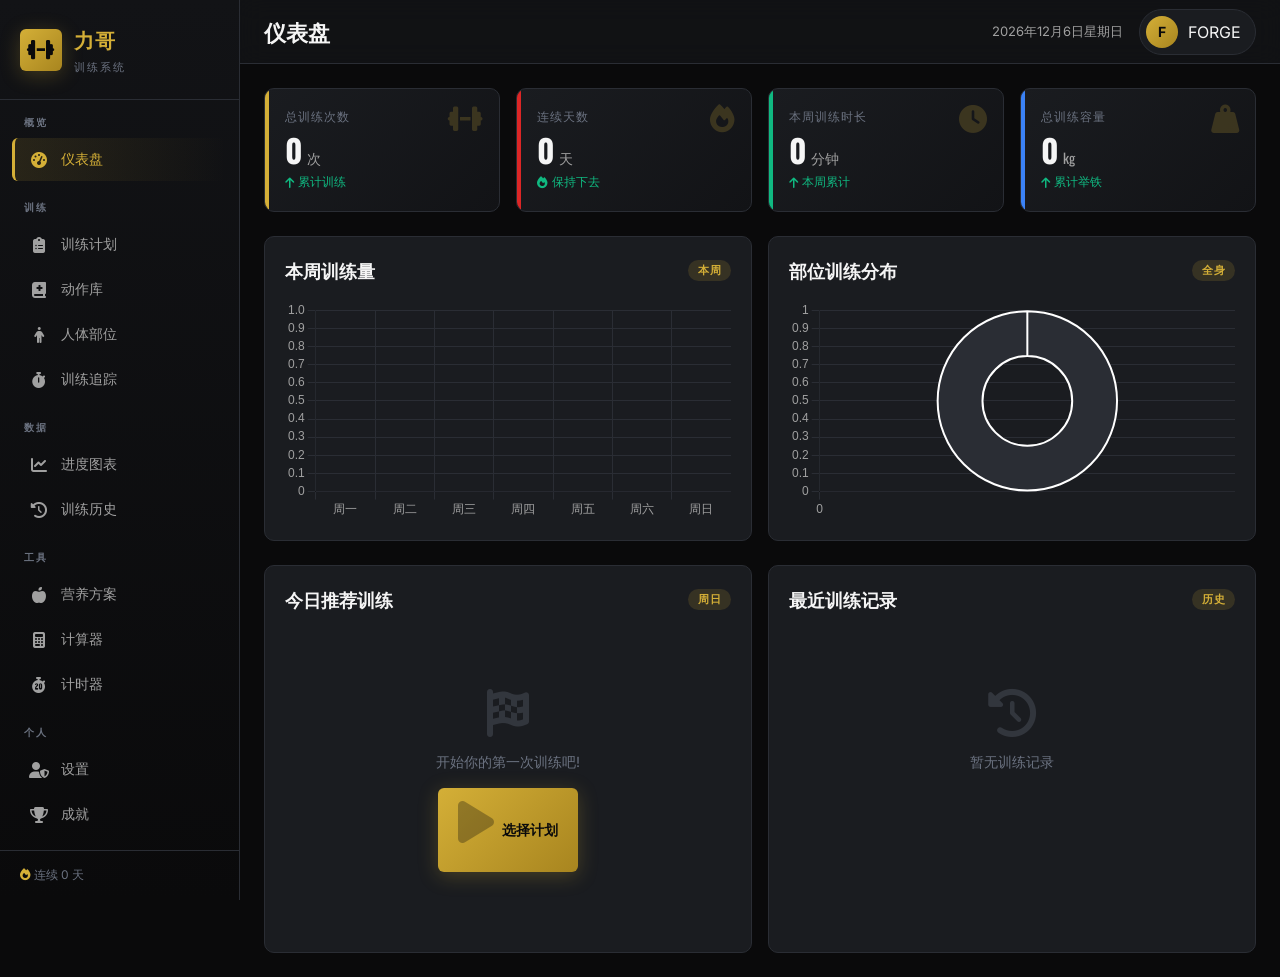
==== index.html @ d5655d2e "Add files via upload" ====
<!DOCTYPE html>
<html lang="zh-CN">
<head>
<meta charset="UTF-8">
<meta name="viewport" content="width=device-width,initial-scale=1.0">
<title>力哥 · 高级健身训练系统</title>
<link rel="stylesheet" href="css/styles.css">
<link rel="stylesheet" href="lib/fontawesome/css/all.min.css">
<link rel="stylesheet" href="lib/google-fonts/fonts.css">
<script src="lib/js/chart.umd.min.js"></script>
</head>
<body>

<div class="app-container">

  <!-- ===================== 侧边栏 ===================== -->
  <aside class="sidebar" id="sidebar">
    <div class="sidebar-header">
      <div class="sidebar-logo"><i class="fa-solid fa-dumbbell"></i></div>
      <div class="sidebar-title">
        <h1>力哥</h1>
        <span>训练系统</span>
      </div>
    </div>

    <nav class="sidebar-nav">
      <div class="nav-section">
        <div class="nav-section-title">概览</div>
        <div class="nav-item active" data-page="dashboard"><i class="fa-solid fa-gauge-high"></i><span>仪表盘</span></div>
      </div>

      <div class="nav-section">
        <div class="nav-section-title">训练</div>
        <div class="nav-item" data-page="plans"><i class="fa-solid fa-clipboard-list"></i><span>训练计划</span></div>
        <div class="nav-item" data-page="library"><i class="fa-solid fa-book-medical"></i><span>动作库</span></div>
        <div class="nav-item" data-page="bodymap"><i class="fa-solid fa-person"></i><span>人体部位</span></div>
        <div class="nav-item" data-page="tracker"><i class="fa-solid fa-stopwatch"></i><span>训练追踪</span></div>
      </div>

      <div class="nav-section">
        <div class="nav-section-title">数据</div>
        <div class="nav-item" data-page="progress"><i class="fa-solid fa-chart-line"></i><span>进度图表</span></div>
        <div class="nav-item" data-page="history"><i class="fa-solid fa-clock-rotate-left"></i><span>训练历史</span></div>
      </div>

      <div class="nav-section">
        <div class="nav-section-title">工具</div>
        <div class="nav-item" data-page="nutrition"><i class="fa-solid fa-apple-whole"></i><span>营养方案</span></div>
        <div class="nav-item" data-page="calculator"><i class="fa-solid fa-calculator"></i><span>计算器</span></div>
        <div class="nav-item" data-page="timer"><i class="fa-solid fa-stopwatch-20"></i><span>计时器</span></div>
      </div>

      <div class="nav-section">
        <div class="nav-section-title">个人</div>
        <div class="nav-item" data-page="profile"><i class="fa-solid fa-user-shield"></i><span>设置</span></div>
        <div class="nav-item" data-page="achievements"><i class="fa-solid fa-trophy"></i><span>成就</span></div>
      </div>
    </nav>

    <div class="sidebar-footer">
      <i class="fa-solid fa-fire text-gold"></i> 连续 <span id="footer-streak">0</span> 天
    </div>
  </aside>

  <div class="overlay" id="overlay"></div>

  <!-- ===================== 主内容 ===================== -->
  <div class="main-content">

    <!-- 顶部栏 -->
    <header class="topbar">
      <div class="topbar-left">
        <button class="mobile-menu-btn" id="mobile-menu-btn"><i class="fa-solid fa-bars"></i></button>
        <div class="page-title" id="page-title">仪表盘</div>
      </div>
      <div class="topbar-right">
        <span class="topbar-date" id="topbar-date"></span>
        <div class="user-chip" onclick="navigate('profile')">
          <div class="user-avatar" id="user-avatar">F</div>
          <span id="user-name-top">力哥</span>
        </div>
      </div>
    </header>

    <main class="content">

      <!-- ===================== 仪表盘 ===================== -->
      <section class="page active" id="page-dashboard">
        <div class="stats-grid">
          <div class="stat-card">
            <i class="fa-solid fa-dumbbell stat-icon"></i>
            <div class="stat-label">总训练次数</div>
            <div class="stat-value" id="stat-workouts">0<span class="unit">次</span></div>
            <div class="stat-change up"><i class="fa-solid fa-arrow-up"></i> 累计训练</div>
          </div>
          <div class="stat-card red">
            <i class="fa-solid fa-fire stat-icon"></i>
            <div class="stat-label">连续天数</div>
            <div class="stat-value" id="stat-streak">0<span class="unit">天</span></div>
            <div class="stat-change up"><i class="fa-solid fa-fire"></i> 保持下去</div>
          </div>
          <div class="stat-card green">
            <i class="fa-solid fa-clock stat-icon"></i>
            <div class="stat-label">本周训练时长</div>
            <div class="stat-value" id="stat-duration">0<span class="unit">分钟</span></div>
            <div class="stat-change up"><i class="fa-solid fa-arrow-up"></i> 本周累计</div>
          </div>
          <div class="stat-card blue">
            <i class="fa-solid fa-weight-hanging stat-icon"></i>
            <div class="stat-label">总训练容量</div>
            <div class="stat-value" id="stat-volume">0<span class="unit">kg</span></div>
            <div class="stat-change up"><i class="fa-solid fa-arrow-up"></i> 累计举铁</div>
          </div>
        </div>

        <div class="grid-2 mb-3">
          <div class="card">
            <div class="card-header">
              <div class="card-title">本周训练量</div>
              <span class="badge badge-gold" id="week-summary">本周</span>
            </div>
            <div class="chart-wrap"><canvas id="chart-weekly"></canvas></div>
          </div>
          <div class="card">
            <div class="card-header">
              <div class="card-title">部位训练分布</div>
              <span class="badge badge-gold">全身</span>
            </div>
            <div class="chart-wrap"><canvas id="chart-parts"></canvas></div>
          </div>
        </div>

        <div class="grid-2">
          <div class="card">
            <div class="card-header">
              <div class="card-title">今日推荐训练</div>
              <span class="badge badge-gold" id="today-day">今日</span>
            </div>
            <div id="today-recommendation"></div>
          </div>
          <div class="card">
            <div class="card-header">
              <div class="card-title">最近训练记录</div>
              <span class="badge badge-gold">历史</span>
            </div>
            <div id="recent-workouts"></div>
          </div>
        </div>
      </section>

      <!-- ===================== 训练计划 ===================== -->
      <section class="page" id="page-plans">
        <div class="flex items-center justify-between mb-3 flex-wrap gap-1">
          <div>
            <h2 class="card-title" style="font-size:22px;">训练计划库</h2>
            <p class="text-muted mt-1">选择适合你的训练方案,点击查看详情或开始训练</p>
          </div>
          <button class="btn btn-primary" onclick="navigate('tracker')"><i class="fa-solid fa-play"></i> 自由训练</button>
        </div>
        <div class="grid-2" id="plans-grid"></div>
      </section>

      <!-- ===================== 动作库 ===================== -->
      <section class="page" id="page-library">
        <div class="flex items-center justify-between mb-3 flex-wrap gap-1">
          <div>
            <h2 class="card-title" style="font-size:22px;">动作库</h2>
            <p class="text-muted mt-1">全身各部位训练动作详解 · 支持自定义</p>
          </div>
          <div class="flex gap-1" style="flex-wrap:wrap;">
            <input type="text" class="input" style="width:200px;max-width:100%;" placeholder="搜索动作..." id="ex-search" oninput="renderLibrary()">
            <button class="btn btn-secondary" onclick="showCustomManager()"><i class="fa-solid fa-sliders"></i> 管理</button>
            <button class="btn btn-primary" onclick="showAddExerciseModal()"><i class="fa-solid fa-plus"></i> 添加动作</button>
          </div>
        </div>

        <div class="flex gap-1 mb-3" style="flex-wrap:wrap;" id="part-filter"></div>
        <div class="grid-3" id="library-grid"></div>
      </section>

      <!-- ===================== 人体部位图 ===================== -->
      <section class="page" id="page-bodymap">
        <div class="mb-3">
          <h2 class="card-title" style="font-size:22px;">人体部位训练图</h2>
          <p class="text-muted mt-1">点击身体部位查看对应训练动作</p>
        </div>
        <div class="card">
          <div class="body-map-container">
            <div class="body-svg-wrap text-center">
              <svg viewBox="0 0 200 420" width="100%" style="max-width:260px;">
                <!-- 头 -->
                <g class="body-part-btn" data-part="shoulders" onclick="selectBodyPart('shoulders')">
                  <ellipse class="body-part-fill" cx="100" cy="28" rx="20" ry="24"/>
                  <text x="100" y="32" text-anchor="middle" fill="#a0a0a0" font-size="9">肩颈</text>
                </g>
                <!-- 胸 -->
                <g class="body-part-btn" data-part="chest" onclick="selectBodyPart('chest')">
                  <path class="body-part-fill" d="M70,60 Q100,55 130,60 L135,105 Q100,115 65,105 Z"/>
                  <text x="100" y="88" text-anchor="middle" fill="#a0a0a0" font-size="9">胸部</text>
                </g>
                <!-- 肩 -->
                <g class="body-part-btn" data-part="shoulders" onclick="selectBodyPart('shoulders')">
                  <ellipse class="body-part-fill" cx="55" cy="68" rx="14" ry="12"/>
                  <ellipse class="body-part-fill" cx="145" cy="68" rx="14" ry="12"/>
                </g>
                <!-- 背部显示在侧边 -->
                <g class="body-part-btn" data-part="back" onclick="selectBodyPart('back')">
                  <rect class="body-part-fill" x="78" y="105" width="44" height="55" rx="6"/>
                  <text x="100" y="138" text-anchor="middle" fill="#a0a0a0" font-size="9">背</text>
                </g>
                <!-- 手臂 -->
                <g class="body-part-btn" data-part="arms" onclick="selectBodyPart('arms')">
                  <rect class="body-part-fill" x="38" y="80" width="20" height="65" rx="10"/>
                  <rect class="body-part-fill" x="142" y="80" width="20" height="65" rx="10"/>
                  <text x="48" y="115" text-anchor="middle" fill="#a0a0a0" font-size="8" transform="rotate(-90 48 115)">手臂</text>
                </g>
                <!-- 核心 -->
                <g class="body-part-btn" data-part="core" onclick="selectBodyPart('core')">
                  <path class="body-part-fill" d="M72,160 L128,160 L132,220 Q100,230 68,220 Z"/>
                  <text x="100" y="195" text-anchor="middle" fill="#a0a0a0" font-size="9">核心</text>
                </g>
                <!-- 臀部 -->
                <g class="body-part-btn" data-part="glutes" onclick="selectBodyPart('glutes')">
                  <path class="body-part-fill" d="M68,220 Q100,215 132,220 L135,250 Q100,260 65,250 Z"/>
                  <text x="100" y="240" text-anchor="middle" fill="#a0a0a0" font-size="9">臀部</text>
                </g>
                <!-- 大腿 -->
                <g class="body-part-btn" data-part="legs" onclick="selectBodyPart('legs')">
                  <rect class="body-part-fill" x="72" y="250" width="24" height="85" rx="10"/>
                  <rect class="body-part-fill" x="104" y="250" width="24" height="85" rx="10"/>
                  <text x="84" y="295" text-anchor="middle" fill="#a0a0a0" font-size="8" transform="rotate(-90 84 295)">大腿</text>
                </g>
                <!-- 小腿 -->
                <g class="body-part-btn" data-part="legs" onclick="selectBodyPart('legs')">
                  <rect class="body-part-fill" x="74" y="340" width="20" height="65" rx="9"/>
                  <rect class="body-part-fill" x="106" y="340" width="20" height="65" rx="9"/>
                </g>
                <!-- 全身功能 -->
                <g class="body-part-btn" data-part="fullbody" onclick="selectBodyPart('fullbody')">
                  <text x="100" y="415" text-anchor="middle" fill="#d4af37" font-size="10" font-weight="600">全身功能性 ↓</text>
                </g>
              </svg>
            </div>
            <div class="body-parts-list">
              <div id="body-part-detail"></div>
            </div>
          </div>
        </div>
      </section>

      <!-- ===================== 训练追踪 ===================== -->
      <section class="page" id="page-tracker">
        <div class="mb-3 flex items-center justify-between flex-wrap gap-1">
          <div>
            <h2 class="card-title" style="font-size:22px;">训练追踪</h2>
            <p class="text-muted mt-1">记录每次训练的组数、次数与重量</p>
          </div>
          <div class="flex gap-1">
            <button class="btn btn-secondary" onclick="showPlanPicker()"><i class="fa-solid fa-clipboard-list"></i> 选择计划</button>
            <button class="btn btn-primary" onclick="addExerciseToSession()"><i class="fa-solid fa-plus"></i> 添加动作</button>
          </div>
        </div>

        <div class="card mb-3" id="session-empty" style="text-align:center;padding:48px 20px;">
          <i class="fa-solid fa-dumbbell text-gold" style="font-size:48px;opacity:0.3;"></i>
          <h3 class="card-title mt-2">开始你的训练</h3>
          <p class="text-muted mt-1">选择一个训练计划或自由添加动作开始记录</p>
          <div class="flex gap-1 mt-2" style="justify-content:center;flex-wrap:wrap;">
            <button class="btn btn-primary" onclick="showPlanPicker()"><i class="fa-solid fa-clipboard-list"></i> 从计划开始</button>
            <button class="btn btn-secondary" onclick="addExerciseToSession()"><i class="fa-solid fa-plus"></i> 自由添加</button>
          </div>
        </div>

        <div id="session-active" class="hidden">
          <div class="workout-session mb-3">
            <div class="session-header">
              <div>
                <input type="text" class="input" id="session-name" placeholder="训练名称(如:推日A)" style="background:transparent;border:none;font-family:Oswald;font-size:20px;color:var(--gold);padding:0;">
                <div class="text-muted mt-1" id="session-date"></div>
              </div>
              <div class="flex gap-1">
                <button class="btn btn-secondary btn-sm" onclick="finishSession()"><i class="fa-solid fa-check"></i> 完成训练</button>
                <button class="btn btn-ghost btn-sm" onclick="clearSession()"><i class="fa-solid fa-trash"></i></button>
              </div>
            </div>
            <div id="session-exercises"></div>
          </div>
        </div>
      </section>

      <!-- ===================== 进度图表 ===================== -->
      <section class="page" id="page-progress">
        <div class="mb-3">
          <h2 class="card-title" style="font-size:22px;">进度追踪</h2>
          <p class="text-muted mt-1">记录体重与围度,见证蜕变</p>
        </div>

        <div class="stats-grid mb-3">
          <div class="stat-card">
            <i class="fa-solid fa-weight-scale stat-icon"></i>
            <div class="stat-label">当前体重</div>
            <div class="stat-value" id="stat-weight">--<span class="unit">kg</span></div>
          </div>
          <div class="stat-card red">
            <i class="fa-solid fa-percent stat-icon"></i>
            <div class="stat-label">体脂率</div>
            <div class="stat-value" id="stat-bodyfat">--<span class="unit">%</span></div>
          </div>
          <div class="stat-card green">
            <i class="fa-solid fa-ruler stat-icon"></i>
            <div class="stat-label">臂围</div>
            <div class="stat-value" id="stat-arm">--<span class="unit">cm</span></div>
          </div>
          <div class="stat-card blue">
            <i class="fa-solid fa-chart-simple stat-icon"></i>
            <div class="stat-label">训练总量</div>
            <div class="stat-value" id="stat-total-volume">0<span class="unit">kg</span></div>
          </div>
        </div>

        <div class="grid-2 mb-3">
          <div class="card">
            <div class="card-header">
              <div class="card-title">体重变化</div>
              <button class="btn btn-ghost btn-sm" onclick="showMeasureModal()"><i class="fa-solid fa-plus"></i> 记录</button>
            </div>
            <canvas id="chart-weight" height="200"></canvas>
          </div>
          <div class="card">
            <div class="card-header">
              <div class="card-title">力量PR记录</div>
              <button class="btn btn-ghost btn-sm" onclick="showPRModal()"><i class="fa-solid fa-plus"></i> 记录</button>
            </div>
            <div id="pr-list"></div>
          </div>
        </div>

        <div class="card">
          <div class="card-header">
            <div class="card-title">身体围度记录</div>
          </div>
          <div class="table-wrap" style="overflow-x:auto;">
            <table class="table">
              <thead>
                <tr><th>日期</th><th>体重</th><th>体脂%</th><th>胸围</th><th>腰围</th><th>臂围</th><th>大腿</th><th>操作</th></tr>
              </thead>
              <tbody id="measure-tbody"></tbody>
            </table>
          </div>
        </div>
      </section>

      <!-- ===================== 训练历史 ===================== -->
      <section class="page" id="page-history">
        <div class="mb-3">
          <h2 class="card-title" style="font-size:22px;">训练历史</h2>
          <p class="text-muted mt-1">所有训练记录一览</p>
        </div>
        <div class="card">
          <div id="history-list"></div>
        </div>
      </section>

      <!-- ===================== 营养方案 ===================== -->
      <section class="page" id="page-nutrition">
        <div class="mb-3">
          <h2 class="card-title" style="font-size:22px;">营养方案</h2>
          <p class="text-muted mt-1">科学饮食助力训练目标</p>
        </div>

        <div class="card mb-3">
          <div class="card-header">
            <div class="card-title">宏量营养素计算</div>
          </div>
          <div class="grid-3">
            <div>
              <label class="label">体重(kg)</label>
              <input type="number" class="input" id="macro-weight" placeholder="70" oninput="calcMacros()">
            </div>
            <div>
              <label class="label">目标</label>
              <select class="select" id="macro-goal" onchange="calcMacros()">
                <option value="bulk">增肌</option>
                <option value="cut">减脂</option>
                <option value="maint">维持</option>
              </select>
            </div>
            <div>
              <label class="label">活动水平</label>
              <select class="select" id="macro-activity" onchange="calcMacros()">
                <option value="1.375">久坐</option>
                <option value="1.55" selected>轻度活动</option>
                <option value="1.725">中度活动</option>
                <option value="1.9">高强度</option>
              </select>
            </div>
          </div>
          <div class="grid-4 mt-3" id="macro-result" style="display:none;"></div>
        </div>

        <div class="grid-3" id="meal-plans-grid"></div>
      </section>

      <!-- ===================== 计算器 ===================== -->
      <section class="page" id="page-calculator">
        <div class="mb-3">
          <h2 class="card-title" style="font-size:22px;">健身计算器</h2>
          <p class="text-muted mt-1">BMI / 体脂 / 1RM / TDEE</p>
        </div>

        <div class="grid-2 mb-3">
          <div class="card">
            <div class="card-header"><div class="card-title">BMI 身体质量指数</div></div>
            <div class="grid-2 mb-2">
              <div><label class="label">身高(cm)</label><input type="number" class="input" id="bmi-h" placeholder="175" oninput="calcBMI()"></div>
              <div><label class="label">体重(kg)</label><input type="number" class="input" id="bmi-w" placeholder="70" oninput="calcBMI()"></div>
            </div>
            <div id="bmi-result" class="text-center text-muted">输入数据计算</div>
          </div>

          <div class="card">
            <div class="card-header"><div class="card-title">1RM 最大重量估算</div></div>
            <div class="grid-2 mb-2">
              <div><label class="label">举起的重量(kg)</label><input type="number" class="input" id="rm-w" placeholder="80" oninput="calc1RM()"></div>
              <div><label class="label">重复次数</label><input type="number" class="input" id="rm-r" placeholder="5" oninput="calc1RM()"></div>
            </div>
            <div id="rm-result" class="text-center text-muted">输入数据计算</div>
          </div>

          <div class="card">
            <div class="card-header"><div class="card-title">体脂率估算</div></div>
            <div class="grid-2 mb-2">
              <div><label class="label">性别</label>
                <select class="select" id="bf-sex"><option value="male">男</option><option value="female">女</option></select>
              </div>
              <div><label class="label">年龄</label><input type="number" class="input" id="bf-age" placeholder="25"></div>
              <div><label class="label">腰围(cm)</label><input type="number" class="input" id="bf-waist" placeholder="80"></div>
              <div><label class="label">臀围(cm)</label><input type="number" class="input" id="bf-hip" placeholder="95"></div>
              <div><label class="label">颈围(cm)</label><input type="number" class="input" id="bf-neck" placeholder="38"></div>
              <div><label class="label">身高(cm)</label><input type="number" class="input" id="bf-height" placeholder="175"></div>
            </div>
            <button class="btn btn-primary btn-block" onclick="calcBodyFat()">计算体脂</button>
            <div id="bf-result" class="text-center text-muted mt-2">输入数据计算</div>
          </div>

          <div class="card">
            <div class="card-header"><div class="card-title">TDEE 每日总消耗</div></div>
            <div class="mb-2">
              <label class="label">基础代谢(BMR)</label>
              <input type="number" class="input" id="tdee-bmr" placeholder="1650" oninput="calcTDEE()">
            </div>
            <label class="label">活动系数</label>
            <select class="select" id="tdee-act" onchange="calcTDEE()">
              <option value="1.2">久坐(1.2)</option>
              <option value="1.375">轻度活动(1.375)</option>
              <option value="1.55" selected>中度活动(1.55)</option>
              <option value="1.725">高强度(1.725)</option>
              <option value="1.9">运动员(1.9)</option>
            </select>
            <div id="tdee-result" class="text-center text-muted mt-2">输入数据计算</div>
          </div>
        </div>
      </section>

      <!-- ===================== 计时器 ===================== -->
      <section class="page" id="page-timer">
        <div class="mb-3">
          <h2 class="card-title" style="font-size:22px;">训练计时器</h2>
          <p class="text-muted mt-1">休息计时 / HIIT间歇 / 秒表</p>
        </div>

        <div class="grid-2">
          <div class="card text-center">
            <div class="card-header"><div class="card-title">休息计时器</div></div>
            <div class="timer-circle">
              <svg viewBox="0 0 240 240" width="100%">
                <circle cx="120" cy="120" r="110" fill="none" stroke="var(--border)" stroke-width="8"/>
                <circle id="rest-ring" cx="120" cy="120" r="110" fill="none" stroke="var(--gold)" stroke-width="8" stroke-linecap="round" transform="rotate(-90 120 120)" stroke-dasharray="691" stroke-dashoffset="0"/>
              </svg>
              <div class="timer-display" id="rest-display" style="position:absolute;top:50%;left:50%;transform:translate(-50%,-50%);">00:60</div>
            </div>
            <div class="flex gap-1 mt-2" style="justify-content:center;flex-wrap:wrap;">
              <button class="btn btn-secondary btn-sm" onclick="setRestTime(30)">30s</button>
              <button class="btn btn-secondary btn-sm" onclick="setRestTime(60)">60s</button>
              <button class="btn btn-secondary btn-sm" onclick="setRestTime(90)">90s</button>
              <button class="btn btn-secondary btn-sm" onclick="setRestTime(120)">2min</button>
              <button class="btn btn-secondary btn-sm" onclick="setRestTime(180)">3min</button>
            </div>
            <div class="flex gap-1 mt-2" style="justify-content:center;">
              <button class="btn btn-primary" id="rest-start" onclick="toggleRest()"><i class="fa-solid fa-play"></i> 开始</button>
              <button class="btn btn-ghost" onclick="resetRest()"><i class="fa-solid fa-rotate-left"></i></button>
            </div>
          </div>

          <div class="card text-center">
            <div class="card-header"><div class="card-title">HIIT 间歇训练</div></div>
            <div class="grid-2 mb-3">
              <div>
                <label class="label">运动时间(秒)</label>
                <input type="number" class="input" id="hiit-work" value="30">
              </div>
              <div>
                <label class="label">休息时间(秒)</label>
                <input type="number" class="input" id="hiit-rest" value="15">
              </div>
              <div>
                <label class="label">组数</label>
                <input type="number" class="input" id="hiit-rounds" value="8">
              </div>
              <div>
                <label class="label">状态</label>
                <div class="timer-display" id="hiit-display" style="font-size:32px;margin:0;">准备</div>
              </div>
            </div>
            <div class="mb-2 text-secondary">当前: 第 <span id="hiit-cur-round" class="text-gold">0</span> / <span id="hiit-tot-round">8</span> 组</div>
            <div class="flex gap-1" style="justify-content:center;">
              <button class="btn btn-primary" onclick="toggleHIIT()"><i class="fa-solid fa-play"></i> 开始</button>
              <button class="btn btn-ghost" onclick="resetHIIT()"><i class="fa-solid fa-rotate-left"></i></button>
            </div>
          </div>

          <div class="card text-center" style="grid-column:1/-1;">
            <div class="card-header"><div class="card-title">秒表</div></div>
            <div class="timer-display" id="sw-display">00:00.00</div>
            <div class="flex gap-1 mt-2" style="justify-content:center;">
              <button class="btn btn-primary" id="sw-start" onclick="toggleSW()"><i class="fa-solid fa-play"></i> 开始</button>
              <button class="btn btn-secondary" onclick="lapSW()"><i class="fa-solid fa-flag"></i> 计圈</button>
              <button class="btn btn-ghost" onclick="resetSW()"><i class="fa-solid fa-rotate-left"></i></button>
            </div>
            <div id="sw-laps" class="mt-3"></div>
          </div>
        </div>
      </section>

      <!-- ===================== 设置 ===================== -->
      <section class="page" id="page-profile">
        <div class="mb-3">
          <h2 class="card-title" style="font-size:22px;">设置</h2>
          <p class="text-muted mt-1">设置个人信息以获得个性化训练建议</p>
        </div>

        <div class="grid-2">
          <div class="card">
            <div class="card-header"><div class="card-title">基本信息</div></div>
            <div class="flex items-center gap-2 mb-3">
              <div class="user-avatar" style="width:64px;height:64px;font-size:28px;" id="profile-avatar">F</div>
              <div>
                <div class="card-title" id="profile-name-display">未设置</div>
                <div class="text-muted" id="profile-level-display">初级训练者</div>
              </div>
            </div>
            <div class="mb-2">
              <label class="label">昵称</label>
              <input type="text" class="input" id="profile-name" placeholder="你的昵称">
            </div>
            <div class="grid-2 mb-2">
              <div>
                <label class="label">性别</label>
                <select class="select" id="profile-gender">
                  <option value="male">男</option>
                  <option value="female">女</option>
                </select>
              </div>
              <div>
                <label class="label">年龄</label>
                <input type="number" class="input" id="profile-age" placeholder="25">
              </div>
            </div>
            <div class="grid-2 mb-2">
              <div>
                <label class="label">身高(cm)</label>
                <input type="number" class="input" id="profile-height" placeholder="175">
              </div>
              <div>
                <label class="label">体重(kg)</label>
                <input type="number" class="input" id="profile-weight" placeholder="70">
              </div>
            </div>
            <div class="mb-2">
              <label class="label">训练目标</label>
              <select class="select" id="profile-goal">
                <option value="bulk">增肌</option>
                <option value="cut">减脂</option>
                <option value="maint">维持</option>
                <option value="strength">力量</option>
              </select>
            </div>
            <div class="mb-2">
              <label class="label">训练水平</label>
              <select class="select" id="profile-level">
                <option value="beginner">初级(0-6月)</option>
                <option value="intermediate">中级(6月-2年)</option>
                <option value="advanced">高级(2年+)</option>
              </select>
            </div>
            <button class="btn btn-primary btn-block mt-2" onclick="saveProfile()"><i class="fa-solid fa-save"></i> 保存资料</button>
          </div>

          <div class="card">
            <div class="card-header"><div class="card-title">训练数据概览</div></div>
            <div id="profile-stats"></div>
          </div>
        </div>

        <!-- 开发者信息 -->
        <div class="card dev-info-card">
          <div class="dev-info-header">
            <div class="dev-avatar"><i class="fa-solid fa-code"></i></div>
            <div>
              <div class="dev-title">开发者信息</div>
              <div class="dev-sub">DEVELOPER INFO</div>
            </div>
          </div>
          <div class="dev-info-body">
            <div class="dev-info-item">
              <i class="fa-solid fa-user-shield"></i>
              <span class="dev-label">开拓者</span>
              <span class="dev-value">不见桃花不见秋</span>
            </div>
            <div class="dev-info-item">
              <i class="fa-solid fa-calendar-day"></i>
              <span class="dev-label">开发日期</span>
              <span class="dev-value">2020年8月7日</span>
            </div>
            <div class="dev-info-item">
              <i class="fa-solid fa-copyright"></i>
              <span class="dev-label">版权所有</span>
              <span class="dev-value">© 2026 - <span id="dev-year">2020</span> 不见桃花不见秋</span>
            </div>
          </div>
        </div>
      </section>

      <!-- ===================== 成就 ===================== -->
      <section class="page" id="page-achievements">
        <div class="mb-3">
          <h2 class="card-title" style="font-size:22px;">成就系统</h2>
          <p class="text-muted mt-1">解锁里程碑,见证你的成长</p>
        </div>
        <div class="stats-grid mb-3">
          <div class="stat-card">
            <i class="fa-solid fa-trophy stat-icon"></i>
            <div class="stat-label">已解锁成就</div>
            <div class="stat-value" id="ach-unlocked">0<span class="unit">/<span id="ach-total">0</span></span></div>
          </div>
          <div class="stat-card red">
            <i class="fa-solid fa-percent stat-icon"></i>
            <div class="stat-label">完成度</div>
            <div class="stat-value" id="ach-percent">0<span class="unit">%</span></div>
          </div>
        </div>
        <div class="grid-3" id="achievements-grid"></div>
      </section>

    </main>
  </div>

  <!-- ===================== 手机底部导航 ===================== -->
  <nav class="mobile-nav">
    <div class="mobile-nav-item active" data-page="dashboard" onclick="navigate('dashboard')">
      <i class="fa-solid fa-gauge-high"></i><span>首页</span>
    </div>
    <div class="mobile-nav-item" data-page="plans" onclick="navigate('plans')">
      <i class="fa-solid fa-clipboard-list"></i><span>计划</span>
    </div>
    <div class="mobile-nav-item" data-page="tracker" onclick="navigate('tracker')">
      <i class="fa-solid fa-stopwatch"></i><span>训练</span>
    </div>
    <div class="mobile-nav-item" data-page="library" onclick="navigate('library')">
      <i class="fa-solid fa-book-medical"></i><span>动作</span>
    </div>
    <div class="mobile-nav-item" data-page="progress" onclick="navigate('progress')">
      <i class="fa-solid fa-chart-line"></i><span>进度</span>
    </div>
  </nav>

</div>

<!-- ===================== 模态框容器 ===================== -->
<div class="modal-overlay" id="modal-overlay">
  <div class="modal" id="modal-content"></div>
</div>

<!-- ===================== Toast 容器 ===================== -->
<div class="toast-container" id="toast-container"></div>

<script src="js/data.js"></script>
<script src="js/app.js"></script>
</body>
</html>
---- css/styles.css ----
/* =========================================================
 *  健身训练系统 - 成熟男人风格
 *  深色 + 金色质感
 * ========================================================= */

:root{
  /* 主色调 - 深色质感 */
  --bg-darkest:#0a0a0b;
  --bg-dark:#121316;
  --bg-card:#1a1c20;
  --bg-card-hover:#22252b;
  --bg-elevated:#2a2d34;
  /* 金色质感 */
  --gold:#d4af37;
  --gold-light:#e8c454;
  --gold-dark:#a8851f;
  /* 强调色 */
  --red:#dc2626;
  --red-dark:#991b1b;
  --green:#10b981;
  --blue:#3b82f6;
  --orange:#f59e0b;
  --purple:#a855f7;
  /* 文字 */
  --text-primary:#f5f5f5;
  --text-secondary:#a0a0a0;
  --text-muted:#6b7280;
  /* 边框 */
  --border:#2a2d34;
  --border-light:#3a3d44;
  /* 阴影 */
  --shadow:0 4px 20px rgba(0,0,0,0.4);
  --shadow-gold:0 4px 20px rgba(212,175,55,0.25);
  /* 圆角 */
  --radius:10px;
  --radius-sm:6px;
  --radius-lg:16px;
  /* 过渡 */
  --transition:all 0.25s cubic-bezier(0.4,0,0.2,1);
}

*{margin:0;padding:0;box-sizing:border-box;}

html{scroll-behavior:smooth;}

body{
  font-family:'Inter','Segoe UI',system-ui,sans-serif;
  background:var(--bg-darkest);
  color:var(--text-primary);
  min-height:100vh;
  overflow-x:hidden;
}

/* 显示字体 */
.font-display{
  font-family:'Oswald','Bebas Neue',sans-serif;
  letter-spacing:0.5px;
}

/* ============== 滚动条 ============== */
::-webkit-scrollbar{width:8px;height:8px;}
::-webkit-scrollbar-track{background:var(--bg-dark);}
::-webkit-scrollbar-thumb{background:var(--border-light);border-radius:4px;}
::-webkit-scrollbar-thumb:hover{background:var(--gold-dark);}

/* ============== 布局 ============== */
.app-container{
  display:flex;
  min-height:100vh;
  min-width:0;
}

/* ============== 侧边栏 ============== */
.sidebar{
  width:240px;
  background:linear-gradient(180deg,var(--bg-dark) 0%,var(--bg-darkest) 100%);
  border-right:1px solid var(--border);
  position:fixed;
  top:0;left:0;bottom:0;
  z-index:100;
  display:flex;
  flex-direction:column;
  transition:var(--transition);
}

.sidebar-header{
  padding:24px 20px;
  border-bottom:1px solid var(--border);
  display:flex;
  align-items:center;
  gap:12px;
}

.sidebar-logo{
  width:42px;height:42px;
  background:linear-gradient(135deg,var(--gold) 0%,var(--gold-dark) 100%);
  border-radius:var(--radius-sm);
  display:flex;
  align-items:center;
  justify-content:center;
  color:var(--bg-darkest);
  font-size:22px;
  box-shadow:var(--shadow-gold);
}

.sidebar-title h1{
  font-family:'Oswald',sans-serif;
  font-size:20px;
  font-weight:600;
  color:var(--gold);
  letter-spacing:1px;
}
.sidebar-title span{
  font-size:11px;
  color:var(--text-muted);
  letter-spacing:2px;
  text-transform:uppercase;
}

.sidebar-nav{
  flex:1;
  padding:16px 12px;
  overflow-y:auto;
}

.nav-section{
  margin-bottom:20px;
}

.nav-section-title{
  font-size:10px;
  font-weight:600;
  color:var(--text-muted);
  letter-spacing:2px;
  text-transform:uppercase;
  padding:0 12px 8px;
}

.nav-item{
  display:flex;
  align-items:center;
  gap:12px;
  padding:12px 14px;
  color:var(--text-secondary);
  border-radius:var(--radius-sm);
  cursor:pointer;
  transition:var(--transition);
  font-size:14px;
  font-weight:500;
  margin-bottom:2px;
  border-left:3px solid transparent;
}

.nav-item:hover{
  background:var(--bg-card);
  color:var(--text-primary);
}

.nav-item.active{
  background:linear-gradient(90deg,rgba(212,175,55,0.12) 0%,transparent 100%);
  color:var(--gold);
  border-left-color:var(--gold);
}

.nav-item i{
  width:20px;
  text-align:center;
  font-size:16px;
}

.sidebar-footer{
  padding:16px 20px;
  border-top:1px solid var(--border);
  font-size:12px;
  color:var(--text-muted);
}

/* ============== 主内容区 ============== */
.main-content{
  flex:1;
  margin-left:240px;
  min-height:100vh;
  display:flex;
  flex-direction:column;
  min-width:0;
  overflow-x:hidden;
  padding-top:64px;
}

/* 顶部栏 */
.topbar{
  height:64px;
  background:rgba(18,19,22,0.9);
  backdrop-filter:blur(12px);
  border-bottom:1px solid var(--border);
  display:flex;
  align-items:center;
  justify-content:space-between;
  padding:0 24px;
  position:fixed;
  top:0;
  left:240px;
  right:0;
  z-index:50;
}

.topbar-left{
  display:flex;
  align-items:center;
  gap:16px;
}

.mobile-menu-btn{
  display:none;
  background:none;
  border:none;
  color:var(--text-primary);
  font-size:22px;
  cursor:pointer;
}

.page-title{
  font-family:'Oswald',sans-serif;
  font-size:22px;
  font-weight:600;
  color:var(--text-primary);
}

.topbar-right{
  display:flex;
  align-items:center;
  gap:16px;
}

.topbar-date{
  font-size:13px;
  color:var(--text-secondary);
}

.user-chip{
  display:flex;
  align-items:center;
  gap:10px;
  background:var(--bg-card);
  padding:6px 14px 6px 6px;
  border-radius:30px;
  border:1px solid var(--border);
  cursor:pointer;
  transition:var(--transition);
}
.user-chip:hover{border-color:var(--gold-dark);}

.user-avatar{
  width:32px;height:32px;
  border-radius:50%;
  background:linear-gradient(135deg,var(--gold),var(--gold-dark));
  display:flex;
  align-items:center;
  justify-content:center;
  color:var(--bg-darkest);
  font-weight:700;
  font-size:14px;
}

/* ============== 内容容器 ============== */
.content{
  flex:1;
  padding:24px;
  width:100%;
  box-sizing:border-box;
}

.page{display:none;animation:fadeIn 0.4s ease;}
.page.active{display:block;}

@keyframes fadeIn{
  from{opacity:0;transform:translateY(10px);}
  to{opacity:1;transform:translateY(0);}
}

/* ============== 卡片 ============== */
.card{
  background:var(--bg-card);
  border:1px solid var(--border);
  border-radius:var(--radius);
  padding:20px;
  transition:var(--transition);
}
.card:hover{border-color:var(--border-light);}

/* 图表容器 - 固定高度避免 Chart.js resize 循环 */
.chart-wrap{
  position:relative;
  width:100%;
  height:220px;
}
.chart-wrap canvas{
  position:absolute;
  inset:0;
  width:100% !important;
  height:100% !important;
}

.card-header{
  display:flex;
  align-items:center;
  justify-content:space-between;
  margin-bottom:16px;
}

.card-title{
  font-family:'Oswald',sans-serif;
  font-size:18px;
  font-weight:600;
  color:var(--text-primary);
}

/* ============== 统计卡片 ============== */
.stats-grid{
  display:grid;
  grid-template-columns:repeat(auto-fit,minmax(220px,1fr));
  gap:16px;
  margin-bottom:24px;
}

.stat-card{
  background:linear-gradient(135deg,var(--bg-card) 0%,var(--bg-dark) 100%);
  border:1px solid var(--border);
  border-radius:var(--radius);
  padding:20px;
  position:relative;
  overflow:hidden;
  transition:var(--transition);
}

.stat-card::before{
  content:'';
  position:absolute;
  top:0;left:0;
  width:4px;height:100%;
  background:var(--gold);
}

.stat-card.red::before{background:var(--red);}
.stat-card.green::before{background:var(--green);}
.stat-card.blue::before{background:var(--blue);}
.stat-card.purple::before{background:var(--purple);}

.stat-card:hover{
  transform:translateY(-2px);
  border-color:var(--border-light);
  box-shadow:var(--shadow);
}

/* ============== 开发者信息卡片 ============== */
.dev-info-card{
  max-width:440px;
  margin:32px auto 0;
  background:transparent;
  border:none;
  padding:0 20px;
  text-align:center;
}
.dev-info-header{
  display:flex;
  flex-direction:column;
  align-items:center;
  gap:14px;
  padding-bottom:22px;
  margin-bottom:22px;
  position:relative;
}
.dev-info-header::after{
  content:'';
  position:absolute;
  bottom:0;left:50%;
  transform:translateX(-50%);
  width:48px;height:2px;
  background:linear-gradient(90deg,transparent,var(--gold),transparent);
  border-radius:1px;
}
.dev-avatar{
  width:64px;height:64px;
  border-radius:50%;
  background:linear-gradient(135deg,var(--gold) 0%,var(--gold-dark) 100%);
  display:flex;align-items:center;justify-content:center;
  font-size:26px;
  color:var(--bg-darkest);
  box-shadow:var(--shadow-gold);
  flex-shrink:0;
}
.dev-title{
  font-family:'Oswald',sans-serif;
  font-size:20px;
  font-weight:600;
  letter-spacing:0.5px;
  color:var(--text-primary);
}
.dev-sub{
  font-size:11px;
  letter-spacing:2px;
  color:var(--text-muted);
  margin-top:3px;
}
.dev-info-body{
  display:flex;
  flex-direction:column;
  gap:0;
}
.dev-info-item{
  display:flex;
  align-items:center;
  justify-content:center;
  gap:12px;
  padding:11px 0;
}
.dev-info-item + .dev-info-item{
  border-top:1px solid var(--border);
}
.dev-info-item > i{
  font-size:14px;
  color:var(--gold);
  width:18px;
  text-align:center;
  flex-shrink:0;
}
.dev-label{
  color:var(--text-muted);
  font-size:13px;
  flex-shrink:0;
}
.dev-value{
  color:var(--text-primary);
  font-weight:600;
  font-size:14px;
  letter-spacing:0.3px;
}

.stat-icon{
  position:absolute;
  top:16px;right:16px;
  font-size:28px;
  opacity:0.2;
  color:var(--gold);
}

.stat-label{
  font-size:12px;
  color:var(--text-muted);
  text-transform:uppercase;
  letter-spacing:1px;
  margin-bottom:8px;
}

.stat-value{
  font-family:'Oswald',sans-serif;
  font-size:32px;
  font-weight:700;
  color:var(--text-primary);
  line-height:1;
}

.stat-value .unit{
  font-size:14px;
  color:var(--text-secondary);
  font-weight:400;
  margin-left:4px;
}

.stat-change{
  margin-top:8px;
  font-size:12px;
  display:flex;
  align-items:center;
  gap:4px;
}
.stat-change.up{color:var(--green);}
.stat-change.down{color:var(--red);}

/* ============== 网格布局 ============== */
.grid-2{display:grid;grid-template-columns:repeat(auto-fit,minmax(320px,1fr));gap:16px;}
.grid-3{display:grid;grid-template-columns:repeat(auto-fit,minmax(280px,1fr));gap:16px;}
.grid-4{display:grid;grid-template-columns:repeat(auto-fit,minmax(220px,1fr));gap:16px;}

/* ============== 按钮 ============== */
.btn{
  display:inline-flex;
  align-items:center;
  justify-content:center;
  gap:8px;
  padding:10px 20px;
  border-radius:var(--radius-sm);
  font-size:14px;
  font-weight:600;
  cursor:pointer;
  transition:var(--transition);
  border:none;
  font-family:inherit;
  white-space:nowrap;
}

.btn-primary{
  background:linear-gradient(135deg,var(--gold) 0%,var(--gold-dark) 100%);
  color:var(--bg-darkest);
  box-shadow:var(--shadow-gold);
}
.btn-primary:hover{
  transform:translateY(-1px);
  box-shadow:0 6px 25px rgba(212,175,55,0.4);
}

.btn-secondary{
  background:var(--bg-elevated);
  color:var(--text-primary);
  border:1px solid var(--border-light);
}
.btn-secondary:hover{background:var(--bg-card-hover);}

.btn-danger{background:var(--red);color:#fff;}
.btn-danger:hover{background:var(--red-dark);}

.btn-ghost{
  background:transparent;
  color:var(--text-secondary);
  border:1px solid var(--border);
}
.btn-ghost:hover{color:var(--gold);border-color:var(--gold-dark);}

.btn-sm{padding:6px 12px;font-size:12px;}
.btn-block{width:100%;}

/* ============== 徽章 ============== */
.badge{
  display:inline-flex;
  align-items:center;
  padding:3px 10px;
  border-radius:20px;
  font-size:11px;
  font-weight:600;
  letter-spacing:0.5px;
}

.badge-gold{background:rgba(212,175,55,0.15);color:var(--gold);}
.badge-red{background:rgba(220,38,38,0.15);color:var(--red);}
.badge-green{background:rgba(16,185,129,0.15);color:var(--green);}
.badge-blue{background:rgba(59,130,246,0.15);color:var(--blue);}
.badge-purple{background:rgba(168,85,247,0.15);color:var(--purple);}
.badge-gray{background:var(--bg-elevated);color:var(--text-secondary);}

/* ============== 输入框 ============== */
.input,.select,.textarea{
  width:100%;
  background:var(--bg-dark);
  border:1px solid var(--border);
  border-radius:var(--radius-sm);
  padding:10px 14px;
  color:var(--text-primary);
  font-size:14px;
  font-family:inherit;
  transition:var(--transition);
}
.input:focus,.select:focus,.textarea:focus{
  outline:none;
  border-color:var(--gold);
  box-shadow:0 0 0 3px rgba(212,175,55,0.1);
}
.textarea{resize:vertical;min-height:80px;}
.label{
  display:block;
  font-size:12px;
  color:var(--text-secondary);
  margin-bottom:6px;
  font-weight:500;
}

/* ============== 动作卡片 ============== */
.exercise-card{
  background:var(--bg-card);
  border:1px solid var(--border);
  border-radius:var(--radius);
  padding:16px;
  transition:var(--transition);
  cursor:pointer;
  position:relative;
  overflow:hidden;
}
.exercise-card:hover{
  border-color:var(--gold-dark);
  transform:translateY(-2px);
  box-shadow:var(--shadow);
}

.exercise-card .ex-header{
  display:flex;
  align-items:flex-start;
  justify-content:space-between;
  margin-bottom:10px;
}

.exercise-card .ex-name{
  font-family:'Oswald',sans-serif;
  font-size:16px;
  font-weight:600;
  color:var(--text-primary);
}

.exercise-card .ex-en{
  font-size:11px;
  color:var(--text-muted);
  margin-top:2px;
}

.exercise-card .ex-meta{
  display:flex;
  flex-wrap:wrap;
  gap:6px;
  margin-top:10px;
}

.exercise-card .ex-muscles{
  margin-top:10px;
  padding-top:10px;
  border-top:1px solid var(--border);
  font-size:12px;
  color:var(--text-secondary);
}

/* ============== 计划卡片 ============== */
.plan-card{
  background:linear-gradient(135deg,var(--bg-card) 0%,var(--bg-dark) 100%);
  border:1px solid var(--border);
  border-radius:var(--radius-lg);
  padding:24px;
  transition:var(--transition);
  position:relative;
  overflow:hidden;
}

.plan-card::before{
  content:'';
  position:absolute;
  top:0;right:0;
  width:120px;height:120px;
  background:radial-gradient(circle,rgba(212,175,55,0.08) 0%,transparent 70%);
}

.plan-card:hover{
  border-color:var(--gold-dark);
  transform:translateY(-3px);
  box-shadow:var(--shadow);
}

.plan-card .plan-name{
  font-family:'Oswald',sans-serif;
  font-size:22px;
  font-weight:600;
  color:var(--gold);
  margin-bottom:4px;
}

.plan-card .plan-en{
  font-size:12px;
  color:var(--text-muted);
  margin-bottom:12px;
}

.plan-card .plan-desc{
  font-size:13px;
  color:var(--text-secondary);
  line-height:1.6;
  margin-bottom:16px;
}

.plan-meta{
  display:flex;
  flex-wrap:wrap;
  gap:12px;
  margin-bottom:16px;
}

.plan-meta-item{
  display:flex;
  align-items:center;
  gap:6px;
  font-size:13px;
  color:var(--text-secondary);
}
.plan-meta-item i{color:var(--gold);}

/* ============== 人体图 ============== */
.body-map-container{
  display:flex;
  gap:24px;
  flex-wrap:wrap;
  justify-content:center;
}

.body-svg-wrap{
  flex:0 0 280px;
}

.body-part-btn{
  cursor:pointer;
  transition:var(--transition);
}
.body-part-btn:hover .body-part-fill{fill:rgba(212,175,55,0.4);}
.body-part-btn.active .body-part-fill{fill:var(--gold);}
.body-part-fill{fill:var(--bg-elevated);stroke:var(--border-light);stroke-width:1.5;transition:var(--transition);}

.body-parts-list{
  flex:1;
  min-width:280px;
}

/* ============== 进度条 ============== */
.progress{
  height:8px;
  background:var(--bg-dark);
  border-radius:4px;
  overflow:hidden;
}
.progress-bar{
  height:100%;
  background:linear-gradient(90deg,var(--gold-dark),var(--gold));
  border-radius:4px;
  transition:width 0.5s ease;
}

/* ============== 训练追踪器 ============== */
.workout-session{
  background:var(--bg-card);
  border:1px solid var(--border);
  border-radius:var(--radius);
  overflow:hidden;
}

.session-header{
  background:linear-gradient(135deg,rgba(212,175,55,0.1) 0%,transparent 100%);
  padding:16px 20px;
  border-bottom:1px solid var(--border);
  display:flex;
  align-items:center;
  justify-content:space-between;
  flex-wrap:wrap;
  gap:12px;
}

.exercise-row{
  padding:16px 20px;
  border-bottom:1px solid var(--border);
}
.exercise-row:last-child{border-bottom:none;}

.exercise-row-header{
  display:flex;
  align-items:center;
  justify-content:space-between;
  margin-bottom:12px;
  flex-wrap:wrap;
  gap:8px;
}

.set-row{
  display:grid;
  grid-template-columns:40px 1fr 1fr 80px auto;
  gap:10px;
  align-items:center;
  margin-bottom:8px;
}

.set-number{
  width:32px;height:32px;
  background:var(--bg-elevated);
  border-radius:50%;
  display:flex;
  align-items:center;
  justify-content:center;
  font-weight:600;
  font-size:13px;
  color:var(--gold);
}

/* ============== 计时器 ============== */
.timer-display{
  font-family:'Oswald',sans-serif;
  font-size:72px;
  font-weight:700;
  color:var(--gold);
  text-align:center;
  line-height:1;
  margin:20px 0;
  text-shadow:0 0 30px rgba(212,175,55,0.3);
}

.timer-circle{
  width:240px;height:240px;
  margin:0 auto;
  position:relative;
}

/* ============== 表格 ============== */
.table{
  width:100%;
  border-collapse:collapse;
}
.table th{
  text-align:left;
  padding:12px 16px;
  background:var(--bg-dark);
  font-size:12px;
  font-weight:600;
  color:var(--text-secondary);
  text-transform:uppercase;
  letter-spacing:0.5px;
  border-bottom:1px solid var(--border);
}
.table td{
  padding:12px 16px;
  border-bottom:1px solid var(--border);
  font-size:14px;
}
.table tr:hover td{background:var(--bg-card-hover);}

/* ============== 模态框 ============== */
.modal-overlay{
  position:fixed;
  inset:0;
  background:rgba(0,0,0,0.85);
  backdrop-filter:blur(8px);
  display:none;
  align-items:stretch;
  justify-content:stretch;
  z-index:1000;
  padding:0;
}
.modal-overlay.active{display:flex;animation:fadeIn 0.2s ease;}

.modal{
  background:var(--bg-card);
  width:100vw;
  height:100vh;
  max-width:none;
  max-height:none;
  border-radius:0;
  border:none;
  display:flex;
  flex-direction:column;
  box-shadow:none;
  position:relative;
}

/* 固定关闭按钮 */
.modal-close-fixed{
  position:fixed;
  top:20px;right:24px;
  z-index:1001;
  width:44px;height:44px;
  border-radius:50%;
  background:rgba(0,0,0,0.6);
  backdrop-filter:blur(8px);
  border:1px solid var(--border-light);
  color:var(--text-secondary);
  font-size:20px;
  cursor:pointer;
  display:flex;
  align-items:center;
  justify-content:center;
  transition:var(--transition);
}
.modal-close-fixed:hover{
  background:var(--red);
  color:#fff;
  border-color:var(--red);
  transform:rotate(90deg);
}

.modal-header{
  padding:20px 32px;
  border-bottom:1px solid var(--border);
  display:flex;
  align-items:center;
  justify-content:space-between;
  flex-shrink:0;
}
.modal-title{
  font-family:'Oswald',sans-serif;
  font-size:24px;
  font-weight:600;
  color:var(--gold);
}
.modal-close{
  background:none;
  border:none;
  color:var(--text-muted);
  font-size:26px;
  cursor:pointer;
  width:40px;height:40px;
  display:flex;
  align-items:center;
  justify-content:center;
  border-radius:var(--radius-sm);
  transition:var(--transition);
}
.modal-close:hover{background:var(--bg-elevated);color:var(--text-primary);}
.modal-body{
  padding:32px;
  flex:1;
  overflow-y:auto;
}
.modal-footer{
  padding:20px 32px;
  border-top:1px solid var(--border);
  display:flex;
  gap:12px;
  justify-content:flex-end;
}

/* ============== 弹窗内容布局增强 ============== */
.modal-hero{
  background:linear-gradient(135deg,rgba(212,175,55,0.12) 0%,rgba(212,175,55,0.03) 100%);
  border-bottom:1px solid var(--border);
  padding:32px;
  flex-shrink:0;
  position:relative;
  overflow:hidden;
}
.modal-hero::before{
  content:'';
  position:absolute;
  top:-50%;right:-10%;
  width:400px;height:400px;
  background:radial-gradient(circle,rgba(212,175,55,0.08) 0%,transparent 70%);
  pointer-events:none;
}
.modal-hero::after{
  content:'';
  position:absolute;
  bottom:0;left:0;right:0;
  height:1px;
  background:linear-gradient(90deg,transparent,var(--gold-dark),transparent);
}
.modal-hero-content{
  position:relative;
  z-index:1;
  display:flex;
  gap:24px;
  align-items:flex-start;
}
.modal-hero-icon{
  width:72px;height:72px;
  border-radius:16px;
  background:linear-gradient(135deg,var(--gold) 0%,var(--gold-dark) 100%);
  display:flex;
  align-items:center;
  justify-content:center;
  font-size:32px;
  color:var(--bg-darkest);
  flex-shrink:0;
  box-shadow:0 8px 30px rgba(212,175,55,0.3);
}
.modal-hero-text{flex:1;min-width:0;}
.modal-hero-text .modal-title{font-size:28px;}
.modal-hero-text .modal-sub{
  font-size:13px;
  color:var(--text-muted);
  margin-top:4px;
  text-transform:uppercase;
  letter-spacing:2px;
}
.modal-hero-desc{
  font-size:14px;
  color:var(--text-secondary);
  line-height:1.7;
  margin-top:10px;
  max-width:600px;
}

/* 弹窗标签栏 */
.modal-tabs{
  display:flex;
  gap:4px;
  padding:0 32px;
  border-bottom:1px solid var(--border);
  background:var(--bg-dark);
  flex-shrink:0;
}
.modal-tab{
  padding:14px 20px;
  font-size:13px;
  font-weight:600;
  color:var(--text-muted);
  cursor:pointer;
  border-bottom:2px solid transparent;
  transition:var(--transition);
  display:flex;
  align-items:center;
  gap:8px;
}
.modal-tab:hover{color:var(--text-primary);}
.modal-tab.active{color:var(--gold);border-bottom-color:var(--gold);}

/* 弹窗信息面板 */
.modal-info-panel{
  background:var(--bg-dark);
  border-radius:12px;
  padding:20px;
  border:1px solid var(--border);
}
.modal-info-item{
  display:flex;
  align-items:center;
  gap:12px;
  padding:10px 0;
  border-bottom:1px solid var(--border);
}
.modal-info-item:last-child{border-bottom:none;}
.modal-info-icon{
  width:36px;height:36px;
  border-radius:8px;
  background:rgba(212,175,55,0.1);
  display:flex;
  align-items:center;
  justify-content:center;
  color:var(--gold);
  font-size:14px;
  flex-shrink:0;
}
.modal-info-label{font-size:12px;color:var(--text-muted);}
.modal-info-value{font-size:15px;font-weight:600;color:var(--text-primary);}

/* 弹窗卡片网格 */
.modal-card-grid{
  display:grid;
  grid-template-columns:repeat(auto-fit,minmax(280px,1fr));
  gap:16px;
}
.modal-card{
  background:var(--bg-dark);
  border:1px solid var(--border);
  border-radius:12px;
  padding:20px;
  transition:var(--transition);
  cursor:pointer;
  position:relative;
  overflow:hidden;
}
.modal-card::before{
  content:'';
  position:absolute;
  top:0;left:0;right:0;
  height:3px;
  background:linear-gradient(90deg,var(--gold),var(--gold-dark));
  opacity:0;
  transition:var(--transition);
}
.modal-card:hover{
  border-color:var(--gold-dark);
  transform:translateY(-2px);
  box-shadow:0 8px 30px rgba(0,0,0,0.4);
}
.modal-card:hover::before{opacity:1;}
.modal-card-icon{
  width:48px;height:48px;
  border-radius:10px;
  background:rgba(212,175,55,0.1);
  display:flex;
  align-items:center;
  justify-content:center;
  font-size:22px;
  color:var(--gold);
  margin-bottom:12px;
}
.modal-card-title{
  font-family:'Oswald',sans-serif;
  font-size:18px;
  font-weight:600;
  color:var(--text-primary);
  margin-bottom:4px;
}
.modal-card-sub{
  font-size:11px;
  color:var(--text-muted);
  letter-spacing:1px;
  text-transform:uppercase;
  margin-bottom:10px;
}
.modal-card-desc{
  font-size:13px;
  color:var(--text-secondary);
  line-height:1.6;
  margin-bottom:12px;
}
.modal-card-meta{
  display:flex;
  flex-wrap:wrap;
  gap:8px;
}

/* 弹窗步骤列表 */
.modal-step-list{
  counter-reset:step;
  list-style:none;
  padding:0;
}
.modal-step-item{
  counter-increment:step;
  display:flex;
  gap:14px;
  padding:14px 0;
  border-bottom:1px solid var(--border);
  position:relative;
}
.modal-step-item:last-child{border-bottom:none;}
.modal-step-item::before{
  content:counter(step);
  width:32px;height:32px;
  border-radius:50%;
  background:linear-gradient(135deg,var(--gold),var(--gold-dark));
  color:var(--bg-darkest);
  font-weight:700;
  font-size:14px;
  display:flex;
  align-items:center;
  justify-content:center;
  flex-shrink:0;
}
.modal-step-text{
  font-size:14px;
  color:var(--text-secondary);
  line-height:1.7;
  padding-top:4px;
}

/* 弹窗提示列表 */
.modal-tip-list{list-style:none;padding:0;}
.modal-tip-item{
  display:flex;
  gap:12px;
  padding:10px 0;
  border-bottom:1px solid var(--border);
  font-size:13px;
  color:var(--text-secondary);
  line-height:1.7;
}
.modal-tip-item:last-child{border-bottom:none;}
.modal-tip-item i{
  color:var(--gold);
  margin-top:5px;
  flex-shrink:0;
  font-size:12px;
}

/* 弹窗分栏布局 */
.modal-split{
  display:grid;
  grid-template-columns:320px 1fr;
  gap:24px;
  height:100%;
}
.modal-sidebar{
  background:var(--bg-dark);
  border-radius:12px;
  padding:24px;
  border:1px solid var(--border);
  overflow-y:auto;
}
.modal-main{
  overflow-y:auto;
}
@media (max-width:900px){
  .modal-split{grid-template-columns:1fr;}
  .modal-sidebar{display:none;}
}

/* 弹窗分组表单 */
.form-group{
  background:var(--bg-dark);
  border:1px solid var(--border);
  border-radius:12px;
  padding:20px;
  margin-bottom:16px;
}
.form-group-title{
  font-family:'Oswald',sans-serif;
  font-size:14px;
  font-weight:600;
  color:var(--gold);
  margin-bottom:16px;
  display:flex;
  align-items:center;
  gap:8px;
  text-transform:uppercase;
  letter-spacing:1px;
}
.form-group-title i{font-size:14px;}

/* 弹窗饮食卡片 */
.meal-card{
  background:var(--bg-dark);
  border:1px solid var(--border);
  border-radius:12px;
  padding:20px;
  transition:var(--transition);
}
.meal-card:hover{border-color:var(--gold-dark);}
.meal-card-header{
  display:flex;
  align-items:center;
  justify-content:space-between;
  margin-bottom:12px;
}
.meal-card-title{
  font-weight:600;
  font-size:16px;
  color:var(--text-primary);
}
.meal-card-items{
  font-size:13px;
  color:var(--text-secondary);
  line-height:1.7;
}

/* 弹窗选择器分类 */
.picker-group{margin-bottom:24px;}
.picker-group-title{
  font-family:'Oswald',sans-serif;
  font-size:16px;
  font-weight:600;
  color:var(--text-primary);
  margin-bottom:12px;
  display:flex;
  align-items:center;
  gap:8px;
}
.picker-group-title i{color:var(--gold);}
.picker-grid{
  display:grid;
  grid-template-columns:repeat(auto-fill,minmax(200px,1fr));
  gap:10px;
}
.picker-item{
  background:var(--bg-dark);
  border:1px solid var(--border);
  border-radius:8px;
  padding:12px;
  cursor:pointer;
  transition:var(--transition);
  display:flex;
  flex-direction:column;
  gap:4px;
}
.picker-item:hover{
  border-color:var(--gold-dark);
  background:var(--bg-card);
}
.picker-item-name{
  font-weight:600;
  font-size:14px;
  color:var(--text-primary);
}
.picker-item-sub{
  font-size:11px;
  color:var(--text-muted);
}

/* 弹窗日期线 */
.day-card{
  background:var(--bg-dark);
  border:1px solid var(--border);
  border-radius:12px;
  padding:16px 20px;
  margin-bottom:12px;
  transition:var(--transition);
}
.day-card:hover{border-color:var(--gold-dark);}
.day-card-header{
  display:flex;
  align-items:center;
  justify-content:space-between;
  margin-bottom:10px;
}
.day-card-title{
  font-family:'Oswald',sans-serif;
  font-size:18px;
  font-weight:600;
  color:var(--gold);
  display:flex;
  align-items:center;
  gap:10px;
}
.day-card-exercises{
  display:grid;
  grid-template-columns:repeat(auto-fill,minmax(220px,1fr));
  gap:8px;
}
.day-ex-chip{
  background:var(--bg-card);
  border:1px solid var(--border);
  border-radius:6px;
  padding:8px 12px;
  font-size:12px;
  color:var(--text-secondary);
  display:flex;
  align-items:center;
  gap:6px;
}
.day-ex-chip i{color:var(--gold);font-size:6px;}
.day-ex-chip .ex-name{color:var(--text-primary);font-weight:500;}
.day-ex-chip .ex-detail{color:var(--text-muted);margin-left:auto;}

/* ============== Toast 通知 ============== */
.toast-container{
  position:fixed;
  top:80px;right:20px;
  z-index:2000;
  display:flex;
  flex-direction:column;
  gap:10px;
}
.toast{
  background:var(--bg-card);
  border:1px solid var(--border);
  border-left:4px solid var(--gold);
  border-radius:var(--radius-sm);
  padding:14px 18px;
  min-width:280px;
  display:flex;
  align-items:center;
  gap:12px;
  box-shadow:var(--shadow);
  animation:slideIn 0.3s ease;
}
.toast.success{border-left-color:var(--green);}
.toast.error{border-left-color:var(--red);}
.toast i{font-size:18px;color:var(--gold);}
.toast.success i{color:var(--green);}
.toast.error i{color:var(--red);}
.toast .toast-msg{font-size:14px;color:var(--text-primary);}

@keyframes slideIn{
  from{transform:translateX(100%);opacity:0;}
  to{transform:translateX(0);opacity:1;}
}

/* ============== 底部导航(手机) ============== */
.mobile-nav{
  display:none;
  position:fixed;
  bottom:0;left:0;right:0;
  background:rgba(18,19,22,0.95);
  backdrop-filter:blur(12px);
  border-top:1px solid var(--border);
  z-index:100;
  padding:8px 0;
  justify-content:space-around;
}
.mobile-nav-item{
  display:flex;
  flex-direction:column;
  align-items:center;
  gap:2px;
  padding:6px 12px;
  color:var(--text-muted);
  font-size:10px;
  cursor:pointer;
  transition:var(--transition);
}
.mobile-nav-item i{font-size:18px;}
.mobile-nav-item.active{color:var(--gold);}

/* ============== 空状态 ============== */
.empty-state{
  text-align:center;
  padding:60px 20px;
  color:var(--text-muted);
}
.empty-state i{font-size:48px;margin-bottom:16px;opacity:0.3;}
.empty-state p{font-size:14px;}

/* ============== 加载动画 ============== */
.spinner{
  width:40px;height:40px;
  border:3px solid var(--border);
  border-top-color:var(--gold);
  border-radius:50%;
  animation:spin 0.8s linear infinite;
  margin:0 auto;
}
@keyframes spin{to{transform:rotate(360deg);}}

/* ============== 响应式 ============== */
@media (max-width:1024px){
  .stats-grid{grid-template-columns:repeat(2,1fr);}
}

@media (max-width:768px){
  .sidebar{
    transform:translateX(-100%);
    box-shadow:var(--shadow);
  }
  .sidebar.open{transform:translateX(0);}
  
  .main-content{margin-left:0;}
  
  .mobile-menu-btn{display:block;}
  
  .topbar{padding:0 16px;left:0;}
  .topbar-date{display:none;}
  .page-title{font-size:18px;}
  
  .content{padding:16px 16px 100px;}
  
  .stats-grid{grid-template-columns:repeat(2,1fr);}
  
  .mobile-nav{display:flex;}
  
  .set-row{
    grid-template-columns:32px 1fr 1fr 60px;
    gap:6px;
    font-size:13px;
  }
  
  .timer-display{font-size:56px;}
  .timer-circle{width:200px;height:200px;}
  
  .body-map-container{flex-direction:column;align-items:center;}
  .body-svg-wrap{flex:1;width:100%;max-width:280px;}
  
  .user-chip span{display:none;}
}

@media (max-width:480px){
  .stats-grid{grid-template-columns:1fr;}
  .stat-value{font-size:26px;}
  .card{padding:16px;}
  .plan-card{padding:18px;}
  .timer-display{font-size:44px;}
}

/* 遮罩层 */
.overlay{
  display:none;
  position:fixed;
  inset:0;
  background:rgba(0,0,0,0.5);
  z-index:99;
}
.overlay.active{display:block;}

/* 工具类 */
.text-gold{color:var(--gold);}
.text-red{color:var(--red);}
.text-green{color:var(--green);}
.text-muted{color:var(--text-muted);}
.text-secondary{color:var(--text-secondary);}
.text-center{text-align:center;}
.text-right{text-align:right;}
.mt-1{margin-top:8px;}
.mt-2{margin-top:16px;}
.mt-3{margin-top:24px;}
.mb-1{margin-bottom:8px;}
.mb-2{margin-bottom:16px;}
.mb-3{margin-bottom:24px;}
.flex{display:flex;}
.flex-col{flex-direction:column;}
.items-center{align-items:center;}
.justify-between{justify-content:space-between;}
.gap-1{gap:8px;}
.gap-2{gap:16px;}
.w-full{width:100%;}
.hidden{display:none;}
---- lib/google-fonts/fonts.css ----
/* cyrillic-ext */
@font-face {
  font-family: 'Inter';
  font-style: normal;
  font-weight: 400;
  font-display: swap;
  src: url(fonts/UcC73FwrK3iLTeHuS_nVMrMxCp50SjIa2JL7SUc.woff2) format('woff2');
  unicode-range: U+0460-052F, U+1C80-1C8A, U+20B4, U+2DE0-2DFF, U+A640-A69F, U+FE2E-FE2F;
}
/* cyrillic */
@font-face {
  font-family: 'Inter';
  font-style: normal;
  font-weight: 400;
  font-display: swap;
  src: url(fonts/UcC73FwrK3iLTeHuS_nVMrMxCp50SjIa0ZL7SUc.woff2) format('woff2');
  unicode-range: U+0301, U+0400-045F, U+0490-0491, U+04B0-04B1, U+2116;
}
/* greek-ext */
@font-face {
  font-family: 'Inter';
  font-style: normal;
  font-weight: 400;
  font-display: swap;
  src: url(fonts/UcC73FwrK3iLTeHuS_nVMrMxCp50SjIa2ZL7SUc.woff2) format('woff2');
  unicode-range: U+1F00-1FFF;
}
/* greek */
@font-face {
  font-family: 'Inter';
  font-style: normal;
  font-weight: 400;
  font-display: swap;
  src: url(fonts/UcC73FwrK3iLTeHuS_nVMrMxCp50SjIa1pL7SUc.woff2) format('woff2');
  unicode-range: U+0370-0377, U+037A-037F, U+0384-038A, U+038C, U+038E-03A1, U+03A3-03FF;
}
/* vietnamese */
@font-face {
  font-family: 'Inter';
  font-style: normal;
  font-weight: 400;
  font-display: swap;
  src: url(fonts/UcC73FwrK3iLTeHuS_nVMrMxCp50SjIa2pL7SUc.woff2) format('woff2');
  unicode-range: U+0102-0103, U+0110-0111, U+0128-0129, U+0168-0169, U+01A0-01A1, U+01AF-01B0, U+0300-0301, U+0303-0304, U+0308-0309, U+0323, U+0329, U+1EA0-1EF9, U+20AB;
}
/* latin-ext */
@font-face {
  font-family: 'Inter';
  font-style: normal;
  font-weight: 400;
  font-display: swap;
  src: url(fonts/UcC73FwrK3iLTeHuS_nVMrMxCp50SjIa25L7SUc.woff2) format('woff2');
  unicode-range: U+0100-02BA, U+02BD-02C5, U+02C7-02CC, U+02CE-02D7, U+02DD-02FF, U+0304, U+0308, U+0329, U+1D00-1DBF, U+1E00-1E9F, U+1EF2-1EFF, U+2020, U+20A0-20AB, U+20AD-20C0, U+2113, U+2C60-2C7F, U+A720-A7FF;
}
/* latin */
@font-face {
  font-family: 'Inter';
  font-style: normal;
  font-weight: 400;
  font-display: swap;
  src: url(fonts/UcC73FwrK3iLTeHuS_nVMrMxCp50SjIa1ZL7.woff2) format('woff2');
  unicode-range: U+0000-00FF, U+0131, U+0152-0153, U+02BB-02BC, U+02C6, U+02DA, U+02DC, U+0304, U+0308, U+0329, U+2000-206F, U+20AC, U+2122, U+2191, U+2193, U+2212, U+2215, U+FEFF, U+FFFD;
}
/* cyrillic-ext */
@font-face {
  font-family: 'Inter';
  font-style: normal;
  font-weight: 500;
  font-display: swap;
  src: url(fonts/UcC73FwrK3iLTeHuS_nVMrMxCp50SjIa2JL7SUc.woff2) format('woff2');
  unicode-range: U+0460-052F, U+1C80-1C8A, U+20B4, U+2DE0-2DFF, U+A640-A69F, U+FE2E-FE2F;
}
/* cyrillic */
@font-face {
  font-family: 'Inter';
  font-style: normal;
  font-weight: 500;
  font-display: swap;
  src: url(fonts/UcC73FwrK3iLTeHuS_nVMrMxCp50SjIa0ZL7SUc.woff2) format('woff2');
  unicode-range: U+0301, U+0400-045F, U+0490-0491, U+04B0-04B1, U+2116;
}
/* greek-ext */
@font-face {
  font-family: 'Inter';
  font-style: normal;
  font-weight: 500;
  font-display: swap;
  src: url(fonts/UcC73FwrK3iLTeHuS_nVMrMxCp50SjIa2ZL7SUc.woff2) format('woff2');
  unicode-range: U+1F00-1FFF;
}
/* greek */
@font-face {
  font-family: 'Inter';
  font-style: normal;
  font-weight: 500;
  font-display: swap;
  src: url(fonts/UcC73FwrK3iLTeHuS_nVMrMxCp50SjIa1pL7SUc.woff2) format('woff2');
  unicode-range: U+0370-0377, U+037A-037F, U+0384-038A, U+038C, U+038E-03A1, U+03A3-03FF;
}
/* vietnamese */
@font-face {
  font-family: 'Inter';
  font-style: normal;
  font-weight: 500;
  font-display: swap;
  src: url(fonts/UcC73FwrK3iLTeHuS_nVMrMxCp50SjIa2pL7SUc.woff2) format('woff2');
  unicode-range: U+0102-0103, U+0110-0111, U+0128-0129, U+0168-0169, U+01A0-01A1, U+01AF-01B0, U+0300-0301, U+0303-0304, U+0308-0309, U+0323, U+0329, U+1EA0-1EF9, U+20AB;
}
/* latin-ext */
@font-face {
  font-family: 'Inter';
  font-style: normal;
  font-weight: 500;
  font-display: swap;
  src: url(fonts/UcC73FwrK3iLTeHuS_nVMrMxCp50SjIa25L7SUc.woff2) format('woff2');
  unicode-range: U+0100-02BA, U+02BD-02C5, U+02C7-02CC, U+02CE-02D7, U+02DD-02FF, U+0304, U+0308, U+0329, U+1D00-1DBF, U+1E00-1E9F, U+1EF2-1EFF, U+2020, U+20A0-20AB, U+20AD-20C0, U+2113, U+2C60-2C7F, U+A720-A7FF;
}
/* latin */
@font-face {
  font-family: 'Inter';
  font-style: normal;
  font-weight: 500;
  font-display: swap;
  src: url(fonts/UcC73FwrK3iLTeHuS_nVMrMxCp50SjIa1ZL7.woff2) format('woff2');
  unicode-range: U+0000-00FF, U+0131, U+0152-0153, U+02BB-02BC, U+02C6, U+02DA, U+02DC, U+0304, U+0308, U+0329, U+2000-206F, U+20AC, U+2122, U+2191, U+2193, U+2212, U+2215, U+FEFF, U+FFFD;
}
/* cyrillic-ext */
@font-face {
  font-family: 'Inter';
  font-style: normal;
  font-weight: 600;
  font-display: swap;
  src: url(fonts/UcC73FwrK3iLTeHuS_nVMrMxCp50SjIa2JL7SUc.woff2) format('woff2');
  unicode-range: U+0460-052F, U+1C80-1C8A, U+20B4, U+2DE0-2DFF, U+A640-A69F, U+FE2E-FE2F;
}
/* cyrillic */
@font-face {
  font-family: 'Inter';
  font-style: normal;
  font-weight: 600;
  font-display: swap;
  src: url(fonts/UcC73FwrK3iLTeHuS_nVMrMxCp50SjIa0ZL7SUc.woff2) format('woff2');
  unicode-range: U+0301, U+0400-045F, U+0490-0491, U+04B0-04B1, U+2116;
}
/* greek-ext */
@font-face {
  font-family: 'Inter';
  font-style: normal;
  font-weight: 600;
  font-display: swap;
  src: url(fonts/UcC73FwrK3iLTeHuS_nVMrMxCp50SjIa2ZL7SUc.woff2) format('woff2');
  unicode-range: U+1F00-1FFF;
}
/* greek */
@font-face {
  font-family: 'Inter';
  font-style: normal;
  font-weight: 600;
  font-display: swap;
  src: url(fonts/UcC73FwrK3iLTeHuS_nVMrMxCp50SjIa1pL7SUc.woff2) format('woff2');
  unicode-range: U+0370-0377, U+037A-037F, U+0384-038A, U+038C, U+038E-03A1, U+03A3-03FF;
}
/* vietnamese */
@font-face {
  font-family: 'Inter';
  font-style: normal;
  font-weight: 600;
  font-display: swap;
  src: url(fonts/UcC73FwrK3iLTeHuS_nVMrMxCp50SjIa2pL7SUc.woff2) format('woff2');
  unicode-range: U+0102-0103, U+0110-0111, U+0128-0129, U+0168-0169, U+01A0-01A1, U+01AF-01B0, U+0300-0301, U+0303-0304, U+0308-0309, U+0323, U+0329, U+1EA0-1EF9, U+20AB;
}
/* latin-ext */
@font-face {
  font-family: 'Inter';
  font-style: normal;
  font-weight: 600;
  font-display: swap;
  src: url(fonts/UcC73FwrK3iLTeHuS_nVMrMxCp50SjIa25L7SUc.woff2) format('woff2');
  unicode-range: U+0100-02BA, U+02BD-02C5, U+02C7-02CC, U+02CE-02D7, U+02DD-02FF, U+0304, U+0308, U+0329, U+1D00-1DBF, U+1E00-1E9F, U+1EF2-1EFF, U+2020, U+20A0-20AB, U+20AD-20C0, U+2113, U+2C60-2C7F, U+A720-A7FF;
}
/* latin */
@font-face {
  font-family: 'Inter';
  font-style: normal;
  font-weight: 600;
  font-display: swap;
  src: url(fonts/UcC73FwrK3iLTeHuS_nVMrMxCp50SjIa1ZL7.woff2) format('woff2');
  unicode-range: U+0000-00FF, U+0131, U+0152-0153, U+02BB-02BC, U+02C6, U+02DA, U+02DC, U+0304, U+0308, U+0329, U+2000-206F, U+20AC, U+2122, U+2191, U+2193, U+2212, U+2215, U+FEFF, U+FFFD;
}
/* cyrillic-ext */
@font-face {
  font-family: 'Inter';
  font-style: normal;
  font-weight: 700;
  font-display: swap;
  src: url(fonts/UcC73FwrK3iLTeHuS_nVMrMxCp50SjIa2JL7SUc.woff2) format('woff2');
  unicode-range: U+0460-052F, U+1C80-1C8A, U+20B4, U+2DE0-2DFF, U+A640-A69F, U+FE2E-FE2F;
}
/* cyrillic */
@font-face {
  font-family: 'Inter';
  font-style: normal;
  font-weight: 700;
  font-display: swap;
  src: url(fonts/UcC73FwrK3iLTeHuS_nVMrMxCp50SjIa0ZL7SUc.woff2) format('woff2');
  unicode-range: U+0301, U+0400-045F, U+0490-0491, U+04B0-04B1, U+2116;
}
/* greek-ext */
@font-face {
  font-family: 'Inter';
  font-style: normal;
  font-weight: 700;
  font-display: swap;
  src: url(fonts/UcC73FwrK3iLTeHuS_nVMrMxCp50SjIa2ZL7SUc.woff2) format('woff2');
  unicode-range: U+1F00-1FFF;
}
/* greek */
@font-face {
  font-family: 'Inter';
  font-style: normal;
  font-weight: 700;
  font-display: swap;
  src: url(fonts/UcC73FwrK3iLTeHuS_nVMrMxCp50SjIa1pL7SUc.woff2) format('woff2');
  unicode-range: U+0370-0377, U+037A-037F, U+0384-038A, U+038C, U+038E-03A1, U+03A3-03FF;
}
/* vietnamese */
@font-face {
  font-family: 'Inter';
  font-style: normal;
  font-weight: 700;
  font-display: swap;
  src: url(fonts/UcC73FwrK3iLTeHuS_nVMrMxCp50SjIa2pL7SUc.woff2) format('woff2');
  unicode-range: U+0102-0103, U+0110-0111, U+0128-0129, U+0168-0169, U+01A0-01A1, U+01AF-01B0, U+0300-0301, U+0303-0304, U+0308-0309, U+0323, U+0329, U+1EA0-1EF9, U+20AB;
}
/* latin-ext */
@font-face {
  font-family: 'Inter';
  font-style: normal;
  font-weight: 700;
  font-display: swap;
  src: url(fonts/UcC73FwrK3iLTeHuS_nVMrMxCp50SjIa25L7SUc.woff2) format('woff2');
  unicode-range: U+0100-02BA, U+02BD-02C5, U+02C7-02CC, U+02CE-02D7, U+02DD-02FF, U+0304, U+0308, U+0329, U+1D00-1DBF, U+1E00-1E9F, U+1EF2-1EFF, U+2020, U+20A0-20AB, U+20AD-20C0, U+2113, U+2C60-2C7F, U+A720-A7FF;
}
/* latin */
@font-face {
  font-family: 'Inter';
  font-style: normal;
  font-weight: 700;
  font-display: swap;
  src: url(fonts/UcC73FwrK3iLTeHuS_nVMrMxCp50SjIa1ZL7.woff2) format('woff2');
  unicode-range: U+0000-00FF, U+0131, U+0152-0153, U+02BB-02BC, U+02C6, U+02DA, U+02DC, U+0304, U+0308, U+0329, U+2000-206F, U+20AC, U+2122, U+2191, U+2193, U+2212, U+2215, U+FEFF, U+FFFD;
}
/* cyrillic-ext */
@font-face {
  font-family: 'Oswald';
  font-style: normal;
  font-weight: 400;
  font-display: swap;
  src: url(fonts/TK3IWkUHHAIjg75cFRf3bXL8LICs1_Fv40pKlN4NNSeSASz7FmlbHYjedg.woff2) format('woff2');
  unicode-range: U+0460-052F, U+1C80-1C8A, U+20B4, U+2DE0-2DFF, U+A640-A69F, U+FE2E-FE2F;
}
/* cyrillic */
@font-face {
  font-family: 'Oswald';
  font-style: normal;
  font-weight: 400;
  font-display: swap;
  src: url(fonts/TK3IWkUHHAIjg75cFRf3bXL8LICs1_Fv40pKlN4NNSeSASz7FmlSHYjedg.woff2) format('woff2');
  unicode-range: U+0301, U+0400-045F, U+0490-0491, U+04B0-04B1, U+2116;
}
/* vietnamese */
@font-face {
  font-family: 'Oswald';
  font-style: normal;
  font-weight: 400;
  font-display: swap;
  src: url(fonts/TK3IWkUHHAIjg75cFRf3bXL8LICs1_Fv40pKlN4NNSeSASz7FmlZHYjedg.woff2) format('woff2');
  unicode-range: U+0102-0103, U+0110-0111, U+0128-0129, U+0168-0169, U+01A0-01A1, U+01AF-01B0, U+0300-0301, U+0303-0304, U+0308-0309, U+0323, U+0329, U+1EA0-1EF9, U+20AB;
}
/* latin-ext */
@font-face {
  font-family: 'Oswald';
  font-style: normal;
  font-weight: 400;
  font-display: swap;
  src: url(fonts/TK3IWkUHHAIjg75cFRf3bXL8LICs1_Fv40pKlN4NNSeSASz7FmlYHYjedg.woff2) format('woff2');
  unicode-range: U+0100-02BA, U+02BD-02C5, U+02C7-02CC, U+02CE-02D7, U+02DD-02FF, U+0304, U+0308, U+0329, U+1D00-1DBF, U+1E00-1E9F, U+1EF2-1EFF, U+2020, U+20A0-20AB, U+20AD-20C0, U+2113, U+2C60-2C7F, U+A720-A7FF;
}
/* latin */
@font-face {
  font-family: 'Oswald';
  font-style: normal;
  font-weight: 400;
  font-display: swap;
  src: url(fonts/TK3IWkUHHAIjg75cFRf3bXL8LICs1_Fv40pKlN4NNSeSASz7FmlWHYg.woff2) format('woff2');
  unicode-range: U+0000-00FF, U+0131, U+0152-0153, U+02BB-02BC, U+02C6, U+02DA, U+02DC, U+0304, U+0308, U+0329, U+2000-206F, U+20AC, U+2122, U+2191, U+2193, U+2212, U+2215, U+FEFF, U+FFFD;
}
/* cyrillic-ext */
@font-face {
  font-family: 'Oswald';
  font-style: normal;
  font-weight: 500;
  font-display: swap;
  src: url(fonts/TK3IWkUHHAIjg75cFRf3bXL8LICs1_Fv40pKlN4NNSeSASz7FmlbHYjedg.woff2) format('woff2');
  unicode-range: U+0460-052F, U+1C80-1C8A, U+20B4, U+2DE0-2DFF, U+A640-A69F, U+FE2E-FE2F;
}
/* cyrillic */
@font-face {
  font-family: 'Oswald';
  font-style: normal;
  font-weight: 500;
  font-display: swap;
  src: url(fonts/TK3IWkUHHAIjg75cFRf3bXL8LICs1_Fv40pKlN4NNSeSASz7FmlSHYjedg.woff2) format('woff2');
  unicode-range: U+0301, U+0400-045F, U+0490-0491, U+04B0-04B1, U+2116;
}
/* vietnamese */
@font-face {
  font-family: 'Oswald';
  font-style: normal;
  font-weight: 500;
  font-display: swap;
  src: url(fonts/TK3IWkUHHAIjg75cFRf3bXL8LICs1_Fv40pKlN4NNSeSASz7FmlZHYjedg.woff2) format('woff2');
  unicode-range: U+0102-0103, U+0110-0111, U+0128-0129, U+0168-0169, U+01A0-01A1, U+01AF-01B0, U+0300-0301, U+0303-0304, U+0308-0309, U+0323, U+0329, U+1EA0-1EF9, U+20AB;
}
/* latin-ext */
@font-face {
  font-family: 'Oswald';
  font-style: normal;
  font-weight: 500;
  font-display: swap;
  src: url(fonts/TK3IWkUHHAIjg75cFRf3bXL8LICs1_Fv40pKlN4NNSeSASz7FmlYHYjedg.woff2) format('woff2');
  unicode-range: U+0100-02BA, U+02BD-02C5, U+02C7-02CC, U+02CE-02D7, U+02DD-02FF, U+0304, U+0308, U+0329, U+1D00-1DBF, U+1E00-1E9F, U+1EF2-1EFF, U+2020, U+20A0-20AB, U+20AD-20C0, U+2113, U+2C60-2C7F, U+A720-A7FF;
}
/* latin */
@font-face {
  font-family: 'Oswald';
  font-style: normal;
  font-weight: 500;
  font-display: swap;
  src: url(fonts/TK3IWkUHHAIjg75cFRf3bXL8LICs1_Fv40pKlN4NNSeSASz7FmlWHYg.woff2) format('woff2');
  unicode-range: U+0000-00FF, U+0131, U+0152-0153, U+02BB-02BC, U+02C6, U+02DA, U+02DC, U+0304, U+0308, U+0329, U+2000-206F, U+20AC, U+2122, U+2191, U+2193, U+2212, U+2215, U+FEFF, U+FFFD;
}
/* cyrillic-ext */
@font-face {
  font-family: 'Oswald';
  font-style: normal;
  font-weight: 600;
  font-display: swap;
  src: url(fonts/TK3IWkUHHAIjg75cFRf3bXL8LICs1_Fv40pKlN4NNSeSASz7FmlbHYjedg.woff2) format('woff2');
  unicode-range: U+0460-052F, U+1C80-1C8A, U+20B4, U+2DE0-2DFF, U+A640-A69F, U+FE2E-FE2F;
}
/* cyrillic */
@font-face {
  font-family: 'Oswald';
  font-style: normal;
  font-weight: 600;
  font-display: swap;
  src: url(fonts/TK3IWkUHHAIjg75cFRf3bXL8LICs1_Fv40pKlN4NNSeSASz7FmlSHYjedg.woff2) format('woff2');
  unicode-range: U+0301, U+0400-045F, U+0490-0491, U+04B0-04B1, U+2116;
}
/* vietnamese */
@font-face {
  font-family: 'Oswald';
  font-style: normal;
  font-weight: 600;
  font-display: swap;
  src: url(fonts/TK3IWkUHHAIjg75cFRf3bXL8LICs1_Fv40pKlN4NNSeSASz7FmlZHYjedg.woff2) format('woff2');
  unicode-range: U+0102-0103, U+0110-0111, U+0128-0129, U+0168-0169, U+01A0-01A1, U+01AF-01B0, U+0300-0301, U+0303-0304, U+0308-0309, U+0323, U+0329, U+1EA0-1EF9, U+20AB;
}
/* latin-ext */
@font-face {
  font-family: 'Oswald';
  font-style: normal;
  font-weight: 600;
  font-display: swap;
  src: url(fonts/TK3IWkUHHAIjg75cFRf3bXL8LICs1_Fv40pKlN4NNSeSASz7FmlYHYjedg.woff2) format('woff2');
  unicode-range: U+0100-02BA, U+02BD-02C5, U+02C7-02CC, U+02CE-02D7, U+02DD-02FF, U+0304, U+0308, U+0329, U+1D00-1DBF, U+1E00-1E9F, U+1EF2-1EFF, U+2020, U+20A0-20AB, U+20AD-20C0, U+2113, U+2C60-2C7F, U+A720-A7FF;
}
/* latin */
@font-face {
  font-family: 'Oswald';
  font-style: normal;
  font-weight: 600;
  font-display: swap;
  src: url(fonts/TK3IWkUHHAIjg75cFRf3bXL8LICs1_Fv40pKlN4NNSeSASz7FmlWHYg.woff2) format('woff2');
  unicode-range: U+0000-00FF, U+0131, U+0152-0153, U+02BB-02BC, U+02C6, U+02DA, U+02DC, U+0304, U+0308, U+0329, U+2000-206F, U+20AC, U+2122, U+2191, U+2193, U+2212, U+2215, U+FEFF, U+FFFD;
}
/* cyrillic-ext */
@font-face {
  font-family: 'Oswald';
  font-style: normal;
  font-weight: 700;
  font-display: swap;
  src: url(fonts/TK3IWkUHHAIjg75cFRf3bXL8LICs1_Fv40pKlN4NNSeSASz7FmlbHYjedg.woff2) format('woff2');
  unicode-range: U+0460-052F, U+1C80-1C8A, U+20B4, U+2DE0-2DFF, U+A640-A69F, U+FE2E-FE2F;
}
/* cyrillic */
@font-face {
  font-family: 'Oswald';
  font-style: normal;
  font-weight: 700;
  font-display: swap;
  src: url(fonts/TK3IWkUHHAIjg75cFRf3bXL8LICs1_Fv40pKlN4NNSeSASz7FmlSHYjedg.woff2) format('woff2');
  unicode-range: U+0301, U+0400-045F, U+0490-0491, U+04B0-04B1, U+2116;
}
/* vietnamese */
@font-face {
  font-family: 'Oswald';
  font-style: normal;
  font-weight: 700;
  font-display: swap;
  src: url(fonts/TK3IWkUHHAIjg75cFRf3bXL8LICs1_Fv40pKlN4NNSeSASz7FmlZHYjedg.woff2) format('woff2');
  unicode-range: U+0102-0103, U+0110-0111, U+0128-0129, U+0168-0169, U+01A0-01A1, U+01AF-01B0, U+0300-0301, U+0303-0304, U+0308-0309, U+0323, U+0329, U+1EA0-1EF9, U+20AB;
}
/* latin-ext */
@font-face {
  font-family: 'Oswald';
  font-style: normal;
  font-weight: 700;
  font-display: swap;
  src: url(fonts/TK3IWkUHHAIjg75cFRf3bXL8LICs1_Fv40pKlN4NNSeSASz7FmlYHYjedg.woff2) format('woff2');
  unicode-range: U+0100-02BA, U+02BD-02C5, U+02C7-02CC, U+02CE-02D7, U+02DD-02FF, U+0304, U+0308, U+0329, U+1D00-1DBF, U+1E00-1E9F, U+1EF2-1EFF, U+2020, U+20A0-20AB, U+20AD-20C0, U+2113, U+2C60-2C7F, U+A720-A7FF;
}
/* latin */
@font-face {
  font-family: 'Oswald';
  font-style: normal;
  font-weight: 700;
  font-display: swap;
  src: url(fonts/TK3IWkUHHAIjg75cFRf3bXL8LICs1_Fv40pKlN4NNSeSASz7FmlWHYg.woff2) format('woff2');
  unicode-range: U+0000-00FF, U+0131, U+0152-0153, U+02BB-02BC, U+02C6, U+02DA, U+02DC, U+0304, U+0308, U+0329, U+2000-206F, U+20AC, U+2122, U+2191, U+2193, U+2212, U+2215, U+FEFF, U+FFFD;
}
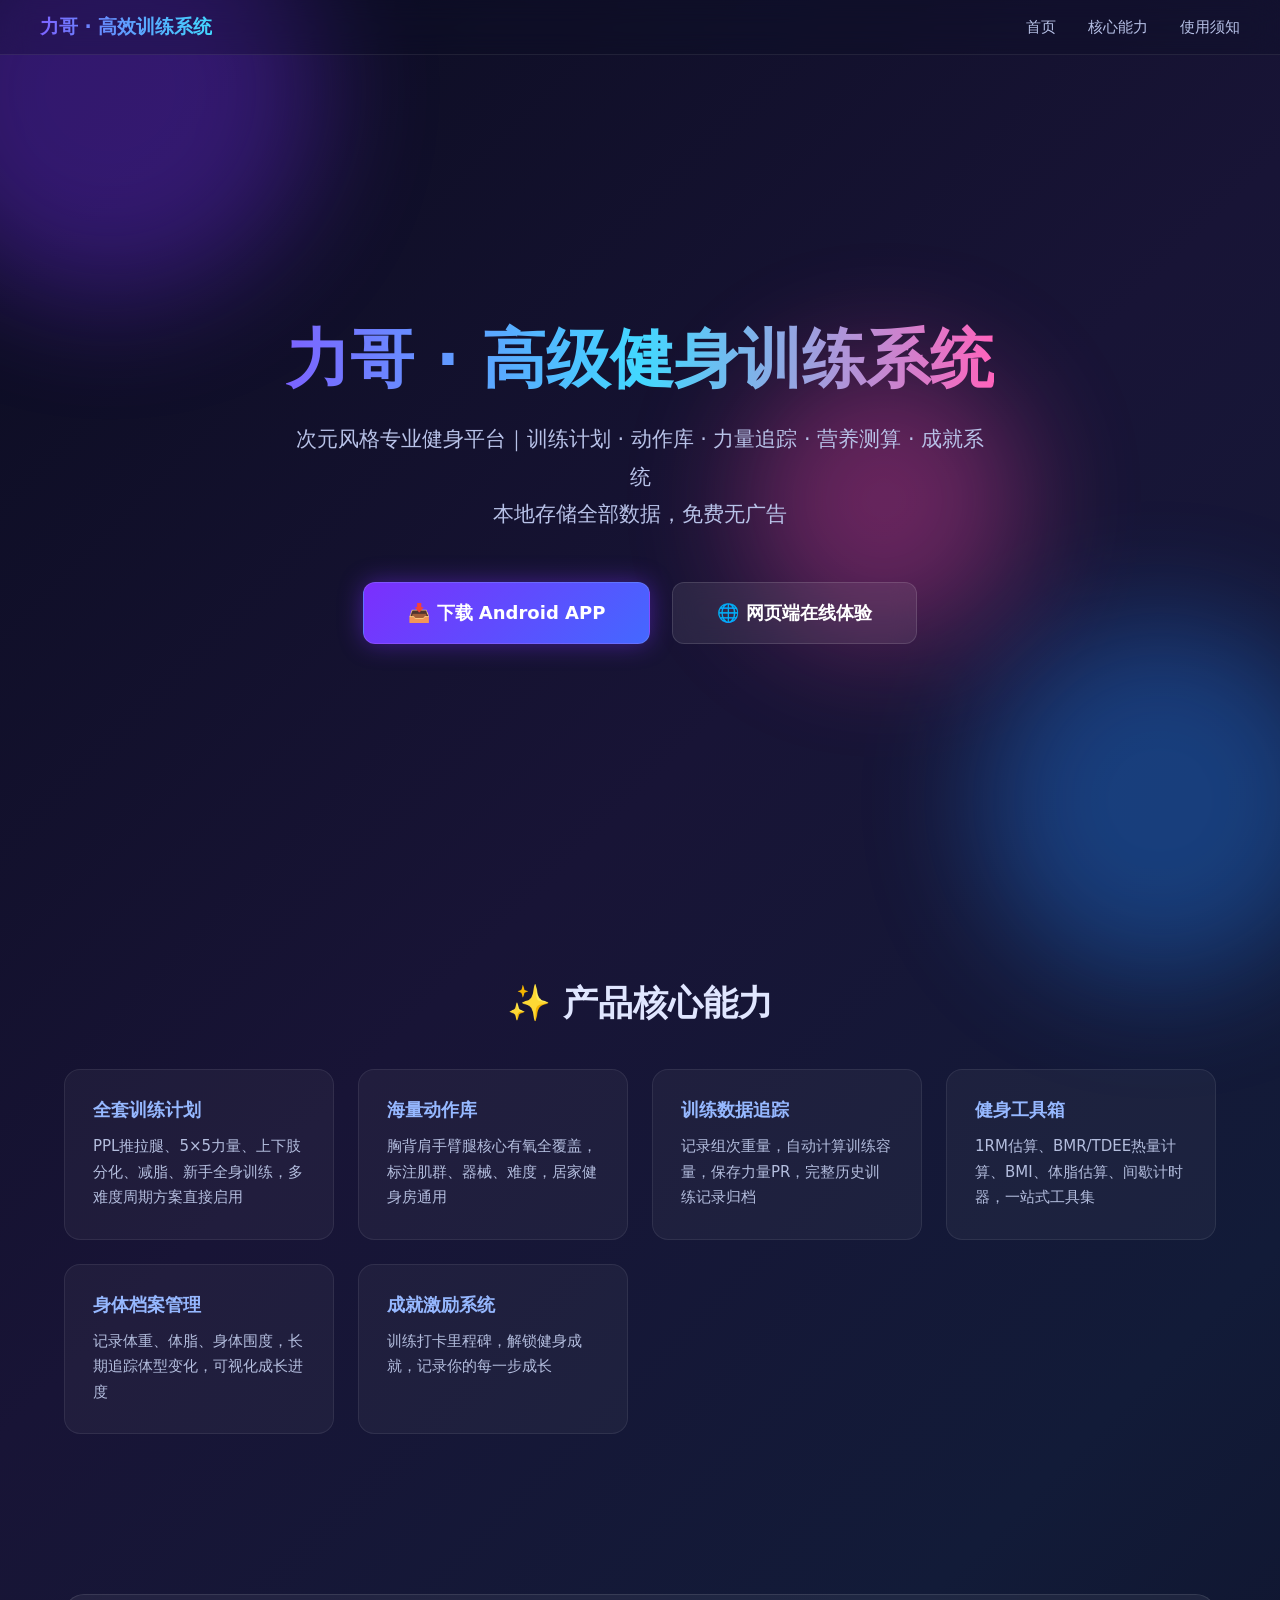
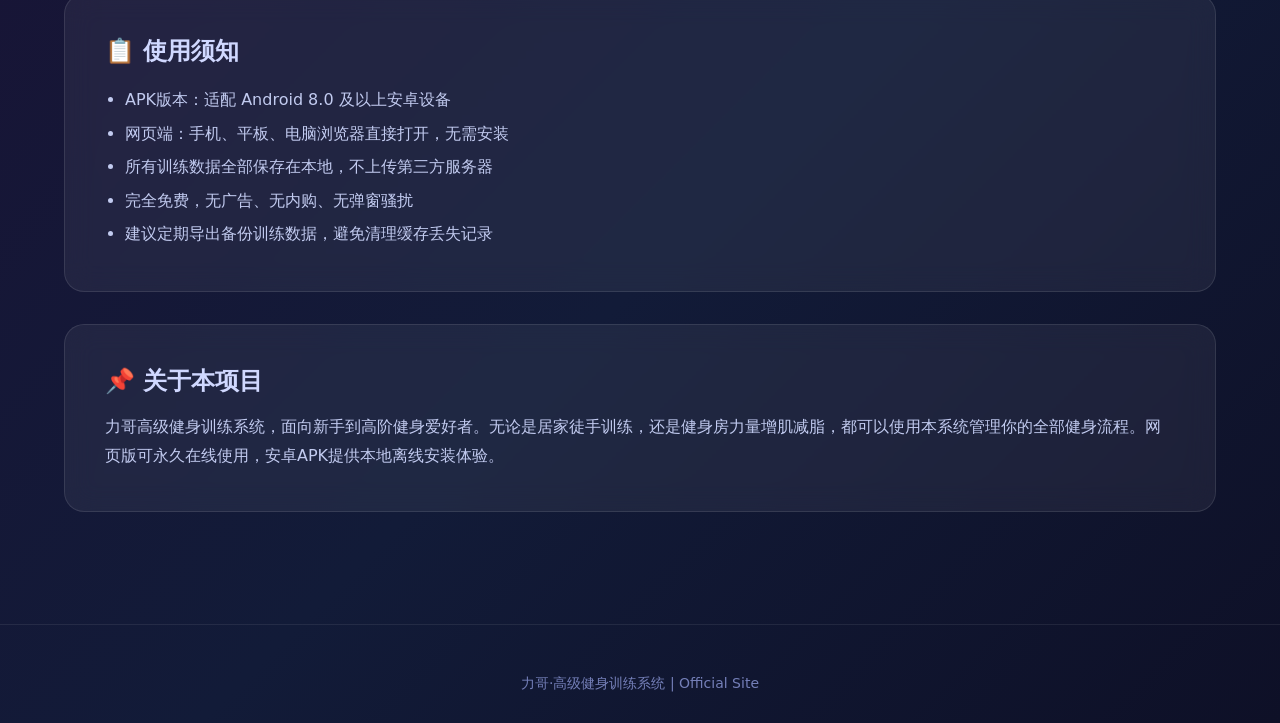
==== commit 72aa638b: "Add files via upload" ====
--- a/index.html
+++ b/index.html
@@ -1,690 +1,342 @@
-<!DOCTYPE html>
-<html lang="zh-CN">
-<head>
-<meta charset="UTF-8">
-<meta name="viewport" content="width=device-width,initial-scale=1.0">
-<title>力哥 · 高级健身训练系统</title>
-<link rel="stylesheet" href="css/styles.css">
-<link rel="stylesheet" href="lib/fontawesome/css/all.min.css">
-<link rel="stylesheet" href="lib/google-fonts/fonts.css">
-<script src="lib/js/chart.umd.min.js"></script>
-</head>
-<body>
-
-<div class="app-container">
-
-  <!-- ===================== 侧边栏 ===================== -->
-  <aside class="sidebar" id="sidebar">
-    <div class="sidebar-header">
-      <div class="sidebar-logo"><i class="fa-solid fa-dumbbell"></i></div>
-      <div class="sidebar-title">
-        <h1>力哥</h1>
-        <span>训练系统</span>
-      </div>
-    </div>
-
-    <nav class="sidebar-nav">
-      <div class="nav-section">
-        <div class="nav-section-title">概览</div>
-        <div class="nav-item active" data-page="dashboard"><i class="fa-solid fa-gauge-high"></i><span>仪表盘</span></div>
-      </div>
-
-      <div class="nav-section">
-        <div class="nav-section-title">训练</div>
-        <div class="nav-item" data-page="plans"><i class="fa-solid fa-clipboard-list"></i><span>训练计划</span></div>
-        <div class="nav-item" data-page="library"><i class="fa-solid fa-book-medical"></i><span>动作库</span></div>
-        <div class="nav-item" data-page="bodymap"><i class="fa-solid fa-person"></i><span>人体部位</span></div>
-        <div class="nav-item" data-page="tracker"><i class="fa-solid fa-stopwatch"></i><span>训练追踪</span></div>
-      </div>
-
-      <div class="nav-section">
-        <div class="nav-section-title">数据</div>
-        <div class="nav-item" data-page="progress"><i class="fa-solid fa-chart-line"></i><span>进度图表</span></div>
-        <div class="nav-item" data-page="history"><i class="fa-solid fa-clock-rotate-left"></i><span>训练历史</span></div>
-      </div>
-
-      <div class="nav-section">
-        <div class="nav-section-title">工具</div>
-        <div class="nav-item" data-page="nutrition"><i class="fa-solid fa-apple-whole"></i><span>营养方案</span></div>
-        <div class="nav-item" data-page="calculator"><i class="fa-solid fa-calculator"></i><span>计算器</span></div>
-        <div class="nav-item" data-page="timer"><i class="fa-solid fa-stopwatch-20"></i><span>计时器</span></div>
-      </div>
-
-      <div class="nav-section">
-        <div class="nav-section-title">个人</div>
-        <div class="nav-item" data-page="profile"><i class="fa-solid fa-user-shield"></i><span>设置</span></div>
-        <div class="nav-item" data-page="achievements"><i class="fa-solid fa-trophy"></i><span>成就</span></div>
-      </div>
-    </nav>
-
-    <div class="sidebar-footer">
-      <i class="fa-solid fa-fire text-gold"></i> 连续 <span id="footer-streak">0</span> 天
-    </div>
-  </aside>
-
-  <div class="overlay" id="overlay"></div>
-
-  <!-- ===================== 主内容 ===================== -->
-  <div class="main-content">
-
-    <!-- 顶部栏 -->
-    <header class="topbar">
-      <div class="topbar-left">
-        <button class="mobile-menu-btn" id="mobile-menu-btn"><i class="fa-solid fa-bars"></i></button>
-        <div class="page-title" id="page-title">仪表盘</div>
-      </div>
-      <div class="topbar-right">
-        <span class="topbar-date" id="topbar-date"></span>
-        <div class="user-chip" onclick="navigate('profile')">
-          <div class="user-avatar" id="user-avatar">F</div>
-          <span id="user-name-top">力哥</span>
-        </div>
-      </div>
-    </header>
-
-    <main class="content">
-
-      <!-- ===================== 仪表盘 ===================== -->
-      <section class="page active" id="page-dashboard">
-        <div class="stats-grid">
-          <div class="stat-card">
-            <i class="fa-solid fa-dumbbell stat-icon"></i>
-            <div class="stat-label">总训练次数</div>
-            <div class="stat-value" id="stat-workouts">0<span class="unit">次</span></div>
-            <div class="stat-change up"><i class="fa-solid fa-arrow-up"></i> 累计训练</div>
-          </div>
-          <div class="stat-card red">
-            <i class="fa-solid fa-fire stat-icon"></i>
-            <div class="stat-label">连续天数</div>
-            <div class="stat-value" id="stat-streak">0<span class="unit">天</span></div>
-            <div class="stat-change up"><i class="fa-solid fa-fire"></i> 保持下去</div>
-          </div>
-          <div class="stat-card green">
-            <i class="fa-solid fa-clock stat-icon"></i>
-            <div class="stat-label">本周训练时长</div>
-            <div class="stat-value" id="stat-duration">0<span class="unit">分钟</span></div>
-            <div class="stat-change up"><i class="fa-solid fa-arrow-up"></i> 本周累计</div>
-          </div>
-          <div class="stat-card blue">
-            <i class="fa-solid fa-weight-hanging stat-icon"></i>
-            <div class="stat-label">总训练容量</div>
-            <div class="stat-value" id="stat-volume">0<span class="unit">kg</span></div>
-            <div class="stat-change up"><i class="fa-solid fa-arrow-up"></i> 累计举铁</div>
-          </div>
-        </div>
-
-        <div class="grid-2 mb-3">
-          <div class="card">
-            <div class="card-header">
-              <div class="card-title">本周训练量</div>
-              <span class="badge badge-gold" id="week-summary">本周</span>
-            </div>
-            <div class="chart-wrap"><canvas id="chart-weekly"></canvas></div>
-          </div>
-          <div class="card">
-            <div class="card-header">
-              <div class="card-title">部位训练分布</div>
-              <span class="badge badge-gold">全身</span>
-            </div>
-            <div class="chart-wrap"><canvas id="chart-parts"></canvas></div>
-          </div>
-        </div>
-
-        <div class="grid-2">
-          <div class="card">
-            <div class="card-header">
-              <div class="card-title">今日推荐训练</div>
-              <span class="badge badge-gold" id="today-day">今日</span>
-            </div>
-            <div id="today-recommendation"></div>
-          </div>
-          <div class="card">
-            <div class="card-header">
-              <div class="card-title">最近训练记录</div>
-              <span class="badge badge-gold">历史</span>
-            </div>
-            <div id="recent-workouts"></div>
-          </div>
-        </div>
-      </section>
-
-      <!-- ===================== 训练计划 ===================== -->
-      <section class="page" id="page-plans">
-        <div class="flex items-center justify-between mb-3 flex-wrap gap-1">
-          <div>
-            <h2 class="card-title" style="font-size:22px;">训练计划库</h2>
-            <p class="text-muted mt-1">选择适合你的训练方案,点击查看详情或开始训练</p>
-          </div>
-          <button class="btn btn-primary" onclick="navigate('tracker')"><i class="fa-solid fa-play"></i> 自由训练</button>
-        </div>
-        <div class="grid-2" id="plans-grid"></div>
-      </section>
-
-      <!-- ===================== 动作库 ===================== -->
-      <section class="page" id="page-library">
-        <div class="flex items-center justify-between mb-3 flex-wrap gap-1">
-          <div>
-            <h2 class="card-title" style="font-size:22px;">动作库</h2>
-            <p class="text-muted mt-1">全身各部位训练动作详解 · 支持自定义</p>
-          </div>
-          <div class="flex gap-1" style="flex-wrap:wrap;">
-            <input type="text" class="input" style="width:200px;max-width:100%;" placeholder="搜索动作..." id="ex-search" oninput="renderLibrary()">
-            <button class="btn btn-secondary" onclick="showCustomManager()"><i class="fa-solid fa-sliders"></i> 管理</button>
-            <button class="btn btn-primary" onclick="showAddExerciseModal()"><i class="fa-solid fa-plus"></i> 添加动作</button>
-          </div>
-        </div>
-
-        <div class="flex gap-1 mb-3" style="flex-wrap:wrap;" id="part-filter"></div>
-        <div class="grid-3" id="library-grid"></div>
-      </section>
-
-      <!-- ===================== 人体部位图 ===================== -->
-      <section class="page" id="page-bodymap">
-        <div class="mb-3">
-          <h2 class="card-title" style="font-size:22px;">人体部位训练图</h2>
-          <p class="text-muted mt-1">点击身体部位查看对应训练动作</p>
-        </div>
-        <div class="card">
-          <div class="body-map-container">
-            <div class="body-svg-wrap text-center">
-              <svg viewBox="0 0 200 420" width="100%" style="max-width:260px;">
-                <!-- 头 -->
-                <g class="body-part-btn" data-part="shoulders" onclick="selectBodyPart('shoulders')">
-                  <ellipse class="body-part-fill" cx="100" cy="28" rx="20" ry="24"/>
-                  <text x="100" y="32" text-anchor="middle" fill="#a0a0a0" font-size="9">肩颈</text>
-                </g>
-                <!-- 胸 -->
-                <g class="body-part-btn" data-part="chest" onclick="selectBodyPart('chest')">
-                  <path class="body-part-fill" d="M70,60 Q100,55 130,60 L135,105 Q100,115 65,105 Z"/>
-                  <text x="100" y="88" text-anchor="middle" fill="#a0a0a0" font-size="9">胸部</text>
-                </g>
-                <!-- 肩 -->
-                <g class="body-part-btn" data-part="shoulders" onclick="selectBodyPart('shoulders')">
-                  <ellipse class="body-part-fill" cx="55" cy="68" rx="14" ry="12"/>
-                  <ellipse class="body-part-fill" cx="145" cy="68" rx="14" ry="12"/>
-                </g>
-                <!-- 背部显示在侧边 -->
-                <g class="body-part-btn" data-part="back" onclick="selectBodyPart('back')">
-                  <rect class="body-part-fill" x="78" y="105" width="44" height="55" rx="6"/>
-                  <text x="100" y="138" text-anchor="middle" fill="#a0a0a0" font-size="9">背</text>
-                </g>
-                <!-- 手臂 -->
-                <g class="body-part-btn" data-part="arms" onclick="selectBodyPart('arms')">
-                  <rect class="body-part-fill" x="38" y="80" width="20" height="65" rx="10"/>
-                  <rect class="body-part-fill" x="142" y="80" width="20" height="65" rx="10"/>
-                  <text x="48" y="115" text-anchor="middle" fill="#a0a0a0" font-size="8" transform="rotate(-90 48 115)">手臂</text>
-                </g>
-                <!-- 核心 -->
-                <g class="body-part-btn" data-part="core" onclick="selectBodyPart('core')">
-                  <path class="body-part-fill" d="M72,160 L128,160 L132,220 Q100,230 68,220 Z"/>
-                  <text x="100" y="195" text-anchor="middle" fill="#a0a0a0" font-size="9">核心</text>
-                </g>
-                <!-- 臀部 -->
-                <g class="body-part-btn" data-part="glutes" onclick="selectBodyPart('glutes')">
-                  <path class="body-part-fill" d="M68,220 Q100,215 132,220 L135,250 Q100,260 65,250 Z"/>
-                  <text x="100" y="240" text-anchor="middle" fill="#a0a0a0" font-size="9">臀部</text>
-                </g>
-                <!-- 大腿 -->
-                <g class="body-part-btn" data-part="legs" onclick="selectBodyPart('legs')">
-                  <rect class="body-part-fill" x="72" y="250" width="24" height="85" rx="10"/>
-                  <rect class="body-part-fill" x="104" y="250" width="24" height="85" rx="10"/>
-                  <text x="84" y="295" text-anchor="middle" fill="#a0a0a0" font-size="8" transform="rotate(-90 84 295)">大腿</text>
-                </g>
-                <!-- 小腿 -->
-                <g class="body-part-btn" data-part="legs" onclick="selectBodyPart('legs')">
-                  <rect class="body-part-fill" x="74" y="340" width="20" height="65" rx="9"/>
-                  <rect class="body-part-fill" x="106" y="340" width="20" height="65" rx="9"/>
-                </g>
-                <!-- 全身功能 -->
-                <g class="body-part-btn" data-part="fullbody" onclick="selectBodyPart('fullbody')">
-                  <text x="100" y="415" text-anchor="middle" fill="#d4af37" font-size="10" font-weight="600">全身功能性 ↓</text>
-                </g>
-              </svg>
-            </div>
-            <div class="body-parts-list">
-              <div id="body-part-detail"></div>
-            </div>
-          </div>
-        </div>
-      </section>
-
-      <!-- ===================== 训练追踪 ===================== -->
-      <section class="page" id="page-tracker">
-        <div class="mb-3 flex items-center justify-between flex-wrap gap-1">
-          <div>
-            <h2 class="card-title" style="font-size:22px;">训练追踪</h2>
-            <p class="text-muted mt-1">记录每次训练的组数、次数与重量</p>
-          </div>
-          <div class="flex gap-1">
-            <button class="btn btn-secondary" onclick="showPlanPicker()"><i class="fa-solid fa-clipboard-list"></i> 选择计划</button>
-            <button class="btn btn-primary" onclick="addExerciseToSession()"><i class="fa-solid fa-plus"></i> 添加动作</button>
-          </div>
-        </div>
-
-        <div class="card mb-3" id="session-empty" style="text-align:center;padding:48px 20px;">
-          <i class="fa-solid fa-dumbbell text-gold" style="font-size:48px;opacity:0.3;"></i>
-          <h3 class="card-title mt-2">开始你的训练</h3>
-          <p class="text-muted mt-1">选择一个训练计划或自由添加动作开始记录</p>
-          <div class="flex gap-1 mt-2" style="justify-content:center;flex-wrap:wrap;">
-            <button class="btn btn-primary" onclick="showPlanPicker()"><i class="fa-solid fa-clipboard-list"></i> 从计划开始</button>
-            <button class="btn btn-secondary" onclick="addExerciseToSession()"><i class="fa-solid fa-plus"></i> 自由添加</button>
-          </div>
-        </div>
-
-        <div id="session-active" class="hidden">
-          <div class="workout-session mb-3">
-            <div class="session-header">
-              <div>
-                <input type="text" class="input" id="session-name" placeholder="训练名称(如:推日A)" style="background:transparent;border:none;font-family:Oswald;font-size:20px;color:var(--gold);padding:0;">
-                <div class="text-muted mt-1" id="session-date"></div>
-              </div>
-              <div class="flex gap-1">
-                <button class="btn btn-secondary btn-sm" onclick="finishSession()"><i class="fa-solid fa-check"></i> 完成训练</button>
-                <button class="btn btn-ghost btn-sm" onclick="clearSession()"><i class="fa-solid fa-trash"></i></button>
-              </div>
-            </div>
-            <div id="session-exercises"></div>
-          </div>
-        </div>
-      </section>
-
-      <!-- ===================== 进度图表 ===================== -->
-      <section class="page" id="page-progress">
-        <div class="mb-3">
-          <h2 class="card-title" style="font-size:22px;">进度追踪</h2>
-          <p class="text-muted mt-1">记录体重与围度,见证蜕变</p>
-        </div>
-
-        <div class="stats-grid mb-3">
-          <div class="stat-card">
-            <i class="fa-solid fa-weight-scale stat-icon"></i>
-            <div class="stat-label">当前体重</div>
-            <div class="stat-value" id="stat-weight">--<span class="unit">kg</span></div>
-          </div>
-          <div class="stat-card red">
-            <i class="fa-solid fa-percent stat-icon"></i>
-            <div class="stat-label">体脂率</div>
-            <div class="stat-value" id="stat-bodyfat">--<span class="unit">%</span></div>
-          </div>
-          <div class="stat-card green">
-            <i class="fa-solid fa-ruler stat-icon"></i>
-            <div class="stat-label">臂围</div>
-            <div class="stat-value" id="stat-arm">--<span class="unit">cm</span></div>
-          </div>
-          <div class="stat-card blue">
-            <i class="fa-solid fa-chart-simple stat-icon"></i>
-            <div class="stat-label">训练总量</div>
-            <div class="stat-value" id="stat-total-volume">0<span class="unit">kg</span></div>
-          </div>
-        </div>
-
-        <div class="grid-2 mb-3">
-          <div class="card">
-            <div class="card-header">
-              <div class="card-title">体重变化</div>
-              <button class="btn btn-ghost btn-sm" onclick="showMeasureModal()"><i class="fa-solid fa-plus"></i> 记录</button>
-            </div>
-            <canvas id="chart-weight" height="200"></canvas>
-          </div>
-          <div class="card">
-            <div class="card-header">
-              <div class="card-title">力量PR记录</div>
-              <button class="btn btn-ghost btn-sm" onclick="showPRModal()"><i class="fa-solid fa-plus"></i> 记录</button>
-            </div>
-            <div id="pr-list"></div>
-          </div>
-        </div>
-
-        <div class="card">
-          <div class="card-header">
-            <div class="card-title">身体围度记录</div>
-          </div>
-          <div class="table-wrap" style="overflow-x:auto;">
-            <table class="table">
-              <thead>
-                <tr><th>日期</th><th>体重</th><th>体脂%</th><th>胸围</th><th>腰围</th><th>臂围</th><th>大腿</th><th>操作</th></tr>
-              </thead>
-              <tbody id="measure-tbody"></tbody>
-            </table>
-          </div>
-        </div>
-      </section>
-
-      <!-- ===================== 训练历史 ===================== -->
-      <section class="page" id="page-history">
-        <div class="mb-3">
-          <h2 class="card-title" style="font-size:22px;">训练历史</h2>
-          <p class="text-muted mt-1">所有训练记录一览</p>
-        </div>
-        <div class="card">
-          <div id="history-list"></div>
-        </div>
-      </section>
-
-      <!-- ===================== 营养方案 ===================== -->
-      <section class="page" id="page-nutrition">
-        <div class="mb-3">
-          <h2 class="card-title" style="font-size:22px;">营养方案</h2>
-          <p class="text-muted mt-1">科学饮食助力训练目标</p>
-        </div>
-
-        <div class="card mb-3">
-          <div class="card-header">
-            <div class="card-title">宏量营养素计算</div>
-          </div>
-          <div class="grid-3">
-            <div>
-              <label class="label">体重(kg)</label>
-              <input type="number" class="input" id="macro-weight" placeholder="70" oninput="calcMacros()">
-            </div>
-            <div>
-              <label class="label">目标</label>
-              <select class="select" id="macro-goal" onchange="calcMacros()">
-                <option value="bulk">增肌</option>
-                <option value="cut">减脂</option>
-                <option value="maint">维持</option>
-              </select>
-            </div>
-            <div>
-              <label class="label">活动水平</label>
-              <select class="select" id="macro-activity" onchange="calcMacros()">
-                <option value="1.375">久坐</option>
-                <option value="1.55" selected>轻度活动</option>
-                <option value="1.725">中度活动</option>
-                <option value="1.9">高强度</option>
-              </select>
-            </div>
-          </div>
-          <div class="grid-4 mt-3" id="macro-result" style="display:none;"></div>
-        </div>
-
-        <div class="grid-3" id="meal-plans-grid"></div>
-      </section>
-
-      <!-- ===================== 计算器 ===================== -->
-      <section class="page" id="page-calculator">
-        <div class="mb-3">
-          <h2 class="card-title" style="font-size:22px;">健身计算器</h2>
-          <p class="text-muted mt-1">BMI / 体脂 / 1RM / TDEE</p>
-        </div>
-
-        <div class="grid-2 mb-3">
-          <div class="card">
-            <div class="card-header"><div class="card-title">BMI 身体质量指数</div></div>
-            <div class="grid-2 mb-2">
-              <div><label class="label">身高(cm)</label><input type="number" class="input" id="bmi-h" placeholder="175" oninput="calcBMI()"></div>
-              <div><label class="label">体重(kg)</label><input type="number" class="input" id="bmi-w" placeholder="70" oninput="calcBMI()"></div>
-            </div>
-            <div id="bmi-result" class="text-center text-muted">输入数据计算</div>
-          </div>
-
-          <div class="card">
-            <div class="card-header"><div class="card-title">1RM 最大重量估算</div></div>
-            <div class="grid-2 mb-2">
-              <div><label class="label">举起的重量(kg)</label><input type="number" class="input" id="rm-w" placeholder="80" oninput="calc1RM()"></div>
-              <div><label class="label">重复次数</label><input type="number" class="input" id="rm-r" placeholder="5" oninput="calc1RM()"></div>
-            </div>
-            <div id="rm-result" class="text-center text-muted">输入数据计算</div>
-          </div>
-
-          <div class="card">
-            <div class="card-header"><div class="card-title">体脂率估算</div></div>
-            <div class="grid-2 mb-2">
-              <div><label class="label">性别</label>
-                <select class="select" id="bf-sex"><option value="male">男</option><option value="female">女</option></select>
-              </div>
-              <div><label class="label">年龄</label><input type="number" class="input" id="bf-age" placeholder="25"></div>
-              <div><label class="label">腰围(cm)</label><input type="number" class="input" id="bf-waist" placeholder="80"></div>
-              <div><label class="label">臀围(cm)</label><input type="number" class="input" id="bf-hip" placeholder="95"></div>
-              <div><label class="label">颈围(cm)</label><input type="number" class="input" id="bf-neck" placeholder="38"></div>
-              <div><label class="label">身高(cm)</label><input type="number" class="input" id="bf-height" placeholder="175"></div>
-            </div>
-            <button class="btn btn-primary btn-block" onclick="calcBodyFat()">计算体脂</button>
-            <div id="bf-result" class="text-center text-muted mt-2">输入数据计算</div>
-          </div>
-
-          <div class="card">
-            <div class="card-header"><div class="card-title">TDEE 每日总消耗</div></div>
-            <div class="mb-2">
-              <label class="label">基础代谢(BMR)</label>
-              <input type="number" class="input" id="tdee-bmr" placeholder="1650" oninput="calcTDEE()">
-            </div>
-            <label class="label">活动系数</label>
-            <select class="select" id="tdee-act" onchange="calcTDEE()">
-              <option value="1.2">久坐(1.2)</option>
-              <option value="1.375">轻度活动(1.375)</option>
-              <option value="1.55" selected>中度活动(1.55)</option>
-              <option value="1.725">高强度(1.725)</option>
-              <option value="1.9">运动员(1.9)</option>
-            </select>
-            <div id="tdee-result" class="text-center text-muted mt-2">输入数据计算</div>
-          </div>
-        </div>
-      </section>
-
-      <!-- ===================== 计时器 ===================== -->
-      <section class="page" id="page-timer">
-        <div class="mb-3">
-          <h2 class="card-title" style="font-size:22px;">训练计时器</h2>
-          <p class="text-muted mt-1">休息计时 / HIIT间歇 / 秒表</p>
-        </div>
-
-        <div class="grid-2">
-          <div class="card text-center">
-            <div class="card-header"><div class="card-title">休息计时器</div></div>
-            <div class="timer-circle">
-              <svg viewBox="0 0 240 240" width="100%">
-                <circle cx="120" cy="120" r="110" fill="none" stroke="var(--border)" stroke-width="8"/>
-                <circle id="rest-ring" cx="120" cy="120" r="110" fill="none" stroke="var(--gold)" stroke-width="8" stroke-linecap="round" transform="rotate(-90 120 120)" stroke-dasharray="691" stroke-dashoffset="0"/>
-              </svg>
-              <div class="timer-display" id="rest-display" style="position:absolute;top:50%;left:50%;transform:translate(-50%,-50%);">00:60</div>
-            </div>
-            <div class="flex gap-1 mt-2" style="justify-content:center;flex-wrap:wrap;">
-              <button class="btn btn-secondary btn-sm" onclick="setRestTime(30)">30s</button>
-              <button class="btn btn-secondary btn-sm" onclick="setRestTime(60)">60s</button>
-              <button class="btn btn-secondary btn-sm" onclick="setRestTime(90)">90s</button>
-              <button class="btn btn-secondary btn-sm" onclick="setRestTime(120)">2min</button>
-              <button class="btn btn-secondary btn-sm" onclick="setRestTime(180)">3min</button>
-            </div>
-            <div class="flex gap-1 mt-2" style="justify-content:center;">
-              <button class="btn btn-primary" id="rest-start" onclick="toggleRest()"><i class="fa-solid fa-play"></i> 开始</button>
-              <button class="btn btn-ghost" onclick="resetRest()"><i class="fa-solid fa-rotate-left"></i></button>
-            </div>
-          </div>
-
-          <div class="card text-center">
-            <div class="card-header"><div class="card-title">HIIT 间歇训练</div></div>
-            <div class="grid-2 mb-3">
-              <div>
-                <label class="label">运动时间(秒)</label>
-                <input type="number" class="input" id="hiit-work" value="30">
-              </div>
-              <div>
-                <label class="label">休息时间(秒)</label>
-                <input type="number" class="input" id="hiit-rest" value="15">
-              </div>
-              <div>
-                <label class="label">组数</label>
-                <input type="number" class="input" id="hiit-rounds" value="8">
-              </div>
-              <div>
-                <label class="label">状态</label>
-                <div class="timer-display" id="hiit-display" style="font-size:32px;margin:0;">准备</div>
-              </div>
-            </div>
-            <div class="mb-2 text-secondary">当前: 第 <span id="hiit-cur-round" class="text-gold">0</span> / <span id="hiit-tot-round">8</span> 组</div>
-            <div class="flex gap-1" style="justify-content:center;">
-              <button class="btn btn-primary" onclick="toggleHIIT()"><i class="fa-solid fa-play"></i> 开始</button>
-              <button class="btn btn-ghost" onclick="resetHIIT()"><i class="fa-solid fa-rotate-left"></i></button>
-            </div>
-          </div>
-
-          <div class="card text-center" style="grid-column:1/-1;">
-            <div class="card-header"><div class="card-title">秒表</div></div>
-            <div class="timer-display" id="sw-display">00:00.00</div>
-            <div class="flex gap-1 mt-2" style="justify-content:center;">
-              <button class="btn btn-primary" id="sw-start" onclick="toggleSW()"><i class="fa-solid fa-play"></i> 开始</button>
-              <button class="btn btn-secondary" onclick="lapSW()"><i class="fa-solid fa-flag"></i> 计圈</button>
-              <button class="btn btn-ghost" onclick="resetSW()"><i class="fa-solid fa-rotate-left"></i></button>
-            </div>
-            <div id="sw-laps" class="mt-3"></div>
-          </div>
-        </div>
-      </section>
-
-      <!-- ===================== 设置 ===================== -->
-      <section class="page" id="page-profile">
-        <div class="mb-3">
-          <h2 class="card-title" style="font-size:22px;">设置</h2>
-          <p class="text-muted mt-1">设置个人信息以获得个性化训练建议</p>
-        </div>
-
-        <div class="grid-2">
-          <div class="card">
-            <div class="card-header"><div class="card-title">基本信息</div></div>
-            <div class="flex items-center gap-2 mb-3">
-              <div class="user-avatar" style="width:64px;height:64px;font-size:28px;" id="profile-avatar">F</div>
-              <div>
-                <div class="card-title" id="profile-name-display">未设置</div>
-                <div class="text-muted" id="profile-level-display">初级训练者</div>
-              </div>
-            </div>
-            <div class="mb-2">
-              <label class="label">昵称</label>
-              <input type="text" class="input" id="profile-name" placeholder="你的昵称">
-            </div>
-            <div class="grid-2 mb-2">
-              <div>
-                <label class="label">性别</label>
-                <select class="select" id="profile-gender">
-                  <option value="male">男</option>
-                  <option value="female">女</option>
-                </select>
-              </div>
-              <div>
-                <label class="label">年龄</label>
-                <input type="number" class="input" id="profile-age" placeholder="25">
-              </div>
-            </div>
-            <div class="grid-2 mb-2">
-              <div>
-                <label class="label">身高(cm)</label>
-                <input type="number" class="input" id="profile-height" placeholder="175">
-              </div>
-              <div>
-                <label class="label">体重(kg)</label>
-                <input type="number" class="input" id="profile-weight" placeholder="70">
-              </div>
-            </div>
-            <div class="mb-2">
-              <label class="label">训练目标</label>
-              <select class="select" id="profile-goal">
-                <option value="bulk">增肌</option>
-                <option value="cut">减脂</option>
-                <option value="maint">维持</option>
-                <option value="strength">力量</option>
-              </select>
-            </div>
-            <div class="mb-2">
-              <label class="label">训练水平</label>
-              <select class="select" id="profile-level">
-                <option value="beginner">初级(0-6月)</option>
-                <option value="intermediate">中级(6月-2年)</option>
-                <option value="advanced">高级(2年+)</option>
-              </select>
-            </div>
-            <button class="btn btn-primary btn-block mt-2" onclick="saveProfile()"><i class="fa-solid fa-save"></i> 保存资料</button>
-          </div>
-
-          <div class="card">
-            <div class="card-header"><div class="card-title">训练数据概览</div></div>
-            <div id="profile-stats"></div>
-          </div>
-        </div>
-
-        <!-- 开发者信息 -->
-        <div class="card dev-info-card">
-          <div class="dev-info-header">
-            <div class="dev-avatar"><i class="fa-solid fa-code"></i></div>
-            <div>
-              <div class="dev-title">开发者信息</div>
-              <div class="dev-sub">DEVELOPER INFO</div>
-            </div>
-          </div>
-          <div class="dev-info-body">
-            <div class="dev-info-item">
-              <i class="fa-solid fa-user-shield"></i>
-              <span class="dev-label">开拓者</span>
-              <span class="dev-value">不见桃花不见秋</span>
-            </div>
-            <div class="dev-info-item">
-              <i class="fa-solid fa-calendar-day"></i>
-              <span class="dev-label">开发日期</span>
-              <span class="dev-value">2020年8月7日</span>
-            </div>
-            <div class="dev-info-item">
-              <i class="fa-solid fa-copyright"></i>
-              <span class="dev-label">版权所有</span>
-              <span class="dev-value">© 2026 - <span id="dev-year">2020</span> 不见桃花不见秋</span>
-            </div>
-          </div>
-        </div>
-      </section>
-
-      <!-- ===================== 成就 ===================== -->
-      <section class="page" id="page-achievements">
-        <div class="mb-3">
-          <h2 class="card-title" style="font-size:22px;">成就系统</h2>
-          <p class="text-muted mt-1">解锁里程碑,见证你的成长</p>
-        </div>
-        <div class="stats-grid mb-3">
-          <div class="stat-card">
-            <i class="fa-solid fa-trophy stat-icon"></i>
-            <div class="stat-label">已解锁成就</div>
-            <div class="stat-value" id="ach-unlocked">0<span class="unit">/<span id="ach-total">0</span></span></div>
-          </div>
-          <div class="stat-card red">
-            <i class="fa-solid fa-percent stat-icon"></i>
-            <div class="stat-label">完成度</div>
-            <div class="stat-value" id="ach-percent">0<span class="unit">%</span></div>
-          </div>
-        </div>
-        <div class="grid-3" id="achievements-grid"></div>
-      </section>
-
-    </main>
-  </div>
-
-  <!-- ===================== 手机底部导航 ===================== -->
-  <nav class="mobile-nav">
-    <div class="mobile-nav-item active" data-page="dashboard" onclick="navigate('dashboard')">
-      <i class="fa-solid fa-gauge-high"></i><span>首页</span>
-    </div>
-    <div class="mobile-nav-item" data-page="plans" onclick="navigate('plans')">
-      <i class="fa-solid fa-clipboard-list"></i><span>计划</span>
-    </div>
-    <div class="mobile-nav-item" data-page="tracker" onclick="navigate('tracker')">
-      <i class="fa-solid fa-stopwatch"></i><span>训练</span>
-    </div>
-    <div class="mobile-nav-item" data-page="library" onclick="navigate('library')">
-      <i class="fa-solid fa-book-medical"></i><span>动作</span>
-    </div>
-    <div class="mobile-nav-item" data-page="progress" onclick="navigate('progress')">
-      <i class="fa-solid fa-chart-line"></i><span>进度</span>
-    </div>
-  </nav>
-
-</div>
-
-<!-- ===================== 模态框容器 ===================== -->
-<div class="modal-overlay" id="modal-overlay">
-  <div class="modal" id="modal-content"></div>
-</div>
-
-<!-- ===================== Toast 容器 ===================== -->
-<div class="toast-container" id="toast-container"></div>
-
-<script src="js/data.js"></script>
-<script src="js/app.js"></script>
-</body>
-</html>
+<!DOCTYPE html>
+<html lang="zh-CN">
+<head>
+    <meta charset="UTF-8">
+    <meta name="viewport" content="width=device-width, initial-scale=1.0">
+    <title>力哥 · 高级健身训练系统 | 官方下载站点</title>
+    <style>
+        * {
+            margin: 0;
+            padding: 0;
+            box-sizing: border-box;
+        }
+        html {
+            scroll-behavior: smooth;
+        }
+        body {
+            font-family: system-ui, -apple-system, BlinkMacSystemFont, "Microsoft YaHei", sans-serif;
+            min-height: 100vh;
+            /* 次元星空渐变背景 */
+            background: linear-gradient(135deg, #0b0c20 0%, #181436 40%, #121b38 70%, #0e1027 100%);
+            color: #f0f4ff;
+            overflow-x: hidden;
+        }
+
+        /* ==========新增顶部导航栏样式========== */
+        .navbar{
+            position: fixed;
+            top:0;
+            left:0;
+            width:100%;
+            z-index:999;
+            background:rgba(11,12,32,0.25);
+            backdrop-filter: blur(16px);
+            border-bottom:1px solid rgba(255,255,255,0.08);
+            padding:14px 24px;
+        }
+        .nav-wrap{
+            max-width:1200px;
+            margin:0 auto;
+            display:flex;
+            justify-content:space-between;
+            align-items:center;
+        }
+        .nav-logo{
+            font-size:19px;
+            font-weight:700;
+            background: linear-gradient(90deg,#7c63ff,#42d8ff);
+            -webkit-background-clip:text;
+            background-clip:text;
+            color:transparent;
+        }
+        .nav-menu{
+            display:flex;
+            gap:32px;
+        }
+        .nav-menu a{
+            color:#b8c2e8;
+            text-decoration:none;
+            font-size:15px;
+            transition:0.25s;
+        }
+        .nav-menu a:hover{
+            color:#96b8ff;
+        }
+        @media (max-width:640px){
+            .nav-menu{
+                gap:16px;
+            }
+            .nav-logo{
+                font-size:16px;
+            }
+        }
+        /* ===================================== */
+
+        /* 背景浮动光斑装饰 */
+        .bg-decoration {
+            position: fixed;
+            top: 0;
+            left: 0;
+            width: 100%;
+            height: 100%;
+            z-index: -1;
+            pointer-events: none;
+        }
+        .dot {
+            position: absolute;
+            border-radius: 50%;
+            filter: blur(60px);
+            opacity: 0.35;
+            animation: float 18s ease-in-out infinite;
+        }
+        .dot-1 {
+            width: 420px;
+            height: 420px;
+            background: #7b2ffd;
+            top: -120px;
+            left: -100px;
+            animation-delay: 0s;
+        }
+        .dot-2 {
+            width: 360px;
+            height: 360px;
+            background: #2088ff;
+            bottom: -80px;
+            right: -60px;
+            animation-delay: -6s;
+        }
+        .dot-3 {
+            width: 280px;
+            height: 280px;
+            background: #ff48aa;
+            top: 40%;
+            right: 20%;
+            animation-delay: -12s;
+        }
+        @keyframes float {
+            0% { transform: translateY(0px) scale(1); }
+            50% { transform: translateY(-40px) scale(1.08); }
+            100% { transform: translateY(0px) scale(1); }
+        }
+
+        /* 容器 */
+        .container {
+            max-width: 1200px;
+            margin: 0 auto;
+            padding: 0 24px;
+        }
+
+        /* Hero首屏 满屏次元大区块，增加顶部内边距避开导航栏 */
+        .hero {
+            min-height: 100vh;
+            display: flex;
+            flex-direction: column;
+            justify-content: center;
+            align-items: center;
+            text-align: center;
+            padding: 100px 20px 40px;
+        }
+        .hero-title {
+            font-size: clamp(2.4rem, 6vw, 4rem);
+            font-weight: 800;
+            /* 渐变文字 次元风 */
+            background: linear-gradient(90deg,#7c63ff,#42d8ff,#ff63bc);
+            -webkit-background-clip: text;
+            background-clip: text;
+            color: transparent;
+            margin-bottom: 18px;
+        }
+        .hero-sub {
+            font-size: clamp(1rem,2vw,1.3rem);
+            color: #b8c2e8;
+            max-width: 700px;
+            line-height: 1.8;
+            margin-bottom: 48px;
+        }
+
+        /* 主按钮组 发光次元按钮 */
+        .hero-buttons {
+            display: flex;
+            gap: 22px;
+            flex-wrap: wrap;
+            justify-content: center;
+        }
+        .btn-main {
+            padding: 18px 44px;
+            border-radius: 12px;
+            text-decoration: none;
+            font-size: 18px;
+            font-weight: 600;
+            transition: all 0.3s ease;
+            border: 1px solid rgba(255,255,255,0.12);
+        }
+        .btn-apk {
+            background: linear-gradient(135deg,#7b2ffd,#4468ff);
+            color: #fff;
+            box-shadow: 0 0 24px rgba(123,47,253,0.45);
+        }
+        .btn-apk:hover {
+            transform: translateY(-4px);
+            box-shadow: 0 0 36px rgba(123,47,253,0.65);
+        }
+        .btn-web {
+            background: rgba(255,255,255,0.08);
+            color: #ffffff;
+            backdrop-filter: blur(12px);
+        }
+        .btn-web:hover {
+            background: rgba(255,255,255,0.16);
+            transform: translateY(-4px);
+            box-shadow: 0 12px 30px rgba(0,0,0,0.35);
+        }
+
+        /* 玻璃拟态卡片通用样式 */
+        .glass-card {
+            background: rgba(255,255,255,0.06);
+            backdrop-filter: blur(14px);
+            border: 1px solid rgba(255,255,255,0.10);
+            border-radius: 20px;
+            padding: 40px;
+            margin-bottom: 32px;
+            transition: 0.35s;
+        }
+        .glass-card:hover {
+            border-color: rgba(148,170,255,0.28);
+            box-shadow: 0 8px 40px rgba(88, 110, 255, 0.18);
+        }
+
+        section {
+            padding: 80px 0;
+        }
+        .section-title {
+            text-align:center;
+            font-size: clamp(1.6rem,3vw,2.2rem);
+            margin-bottom:42px;
+            color:#e0e6ff;
+        }
+
+        /* 特性网格布局 大网站多列 */
+        .feature-grid {
+            display: grid;
+            grid-template-columns: repeat(auto-fit, minmax(260px,1fr));
+            gap:24px;
+        }
+        .feature-item {
+            background:rgba(255,255,255,0.04);
+            border:1px solid rgba(255,255,255,0.08);
+            border-radius:16px;
+            padding:28px;
+        }
+        .feature-item h4 {
+            font-size:18px;
+            margin-bottom:12px;
+            color:#96b8ff;
+        }
+        .feature-item p {
+            color:#b4bede;
+            line-height:1.7;
+            font-size:15px;
+        }
+
+        .notice-list {
+            padding-left:20px;
+            color:#c2cbf0;
+            line-height:2.1;
+        }
+
+        footer {
+            text-align:center;
+            padding:50px 20px 30px;
+            color:#747fb8;
+            font-size:14px;
+            border-top: 1px solid rgba(255,255,255,0.08);
+        }
+    </style>
+</head>
+<body>
+<!-- =========新增导航栏========= -->
+<div class="navbar">
+    <div class="nav-wrap">
+        <div class="nav-logo">力哥 · 高效训练系统</div>
+        <div class="nav-menu">
+            <a href="#hero">首页</a>
+            <a href="#feature">核心能力</a>
+            <a href="#notice">使用须知</a>
+        </div>
+    </div>
+</div>
+
+<!-- 次元星空浮动光斑背景 -->
+<div class="bg-decoration">
+    <div class="dot dot-1"></div>
+    <div class="dot dot-2"></div>
+    <div class="dot dot-3"></div>
+</div>
+
+<!-- Hero首屏满屏 增加id锚点 -->
+<div class="hero" id="hero">
+    <h1 class="hero-title">力哥 · 高级健身训练系统</h1>
+    <p class="hero-sub">次元风格专业健身平台｜训练计划 · 动作库 · 力量追踪 · 营养测算 · 成就系统<br>本地存储全部数据，免费无广告</p>
+    <div class="hero-buttons">
+        <a href="lgjsxl.apk" class="btn-main btn-apk">📥 下载 Android APP</a>
+        <a href="lgjsxl.html" target="_blank" class="btn-main btn-web">🌐 网页端在线体验</a>
+    </div>
+</div>
+
+<div class="container">
+    <section id="feature">
+        <h2 class="section-title">✨ 产品核心能力</h2>
+        <div class="feature-grid">
+            <div class="feature-item">
+                <h4>全套训练计划</h4>
+                <p>PPL推拉腿、5×5力量、上下肢分化、减脂、新手全身训练，多难度周期方案直接启用</p>
+            </div>
+            <div class="feature-item">
+                <h4>海量动作库</h4>
+                <p>胸背肩手臂腿核心有氧全覆盖，标注肌群、器械、难度，居家健身房通用</p>
+            </div>
+            <div class="feature-item">
+                <h4>训练数据追踪</h4>
+                <p>记录组次重量，自动计算训练容量，保存力量PR，完整历史训练记录归档</p>
+            </div>
+            <div class="feature-item">
+                <h4>健身工具箱</h4>
+                <p>1RM估算、BMR/TDEE热量计算、BMI、体脂估算、间歇计时器，一站式工具集</p>
+            </div>
+            <div class="feature-item">
+                <h4>身体档案管理</h4>
+                <p>记录体重、体脂、身体围度，长期追踪体型变化，可视化成长进度</p>
+            </div>
+            <div class="feature-item">
+                <h4>成就激励系统</h4>
+                <p>训练打卡里程碑，解锁健身成就，记录你的每一步成长</p>
+            </div>
+        </div>
+    </section>
+
+    <section id="notice">
+        <div class="glass-card">
+            <h2 style="margin-bottom:16px;color:#d0d8ff;">📋 使用须知</h2>
+            <ul class="notice-list">
+                <li>APK版本：适配 Android 8.0 及以上安卓设备</li>
+                <li>网页端：手机、平板、电脑浏览器直接打开，无需安装</li>
+                <li>所有训练数据全部保存在本地，不上传第三方服务器</li>
+                <li>完全免费，无广告、无内购、无弹窗骚扰</li>
+                <li>建议定期导出备份训练数据，避免清理缓存丢失记录</li>
+            </ul>
+        </div>
+
+        <div class="glass-card">
+            <h2 style="margin-bottom:16px;color:#d0d8ff;">📌 关于本项目</h2>
+            <p style="color:#c2cbf0;line-height:1.8;">
+力哥高级健身训练系统，面向新手到高阶健身爱好者。无论是居家徒手训练，还是健身房力量增肌减脂，都可以使用本系统管理你的全部健身流程。网页版可永久在线使用，安卓APK提供本地离线安装体验。
+            </p>
+        </div>
+    </section>
+</div>
+
+<footer>
+力哥·高级健身训练系统 | Official Site
+</footer>
+</body>
+</html>
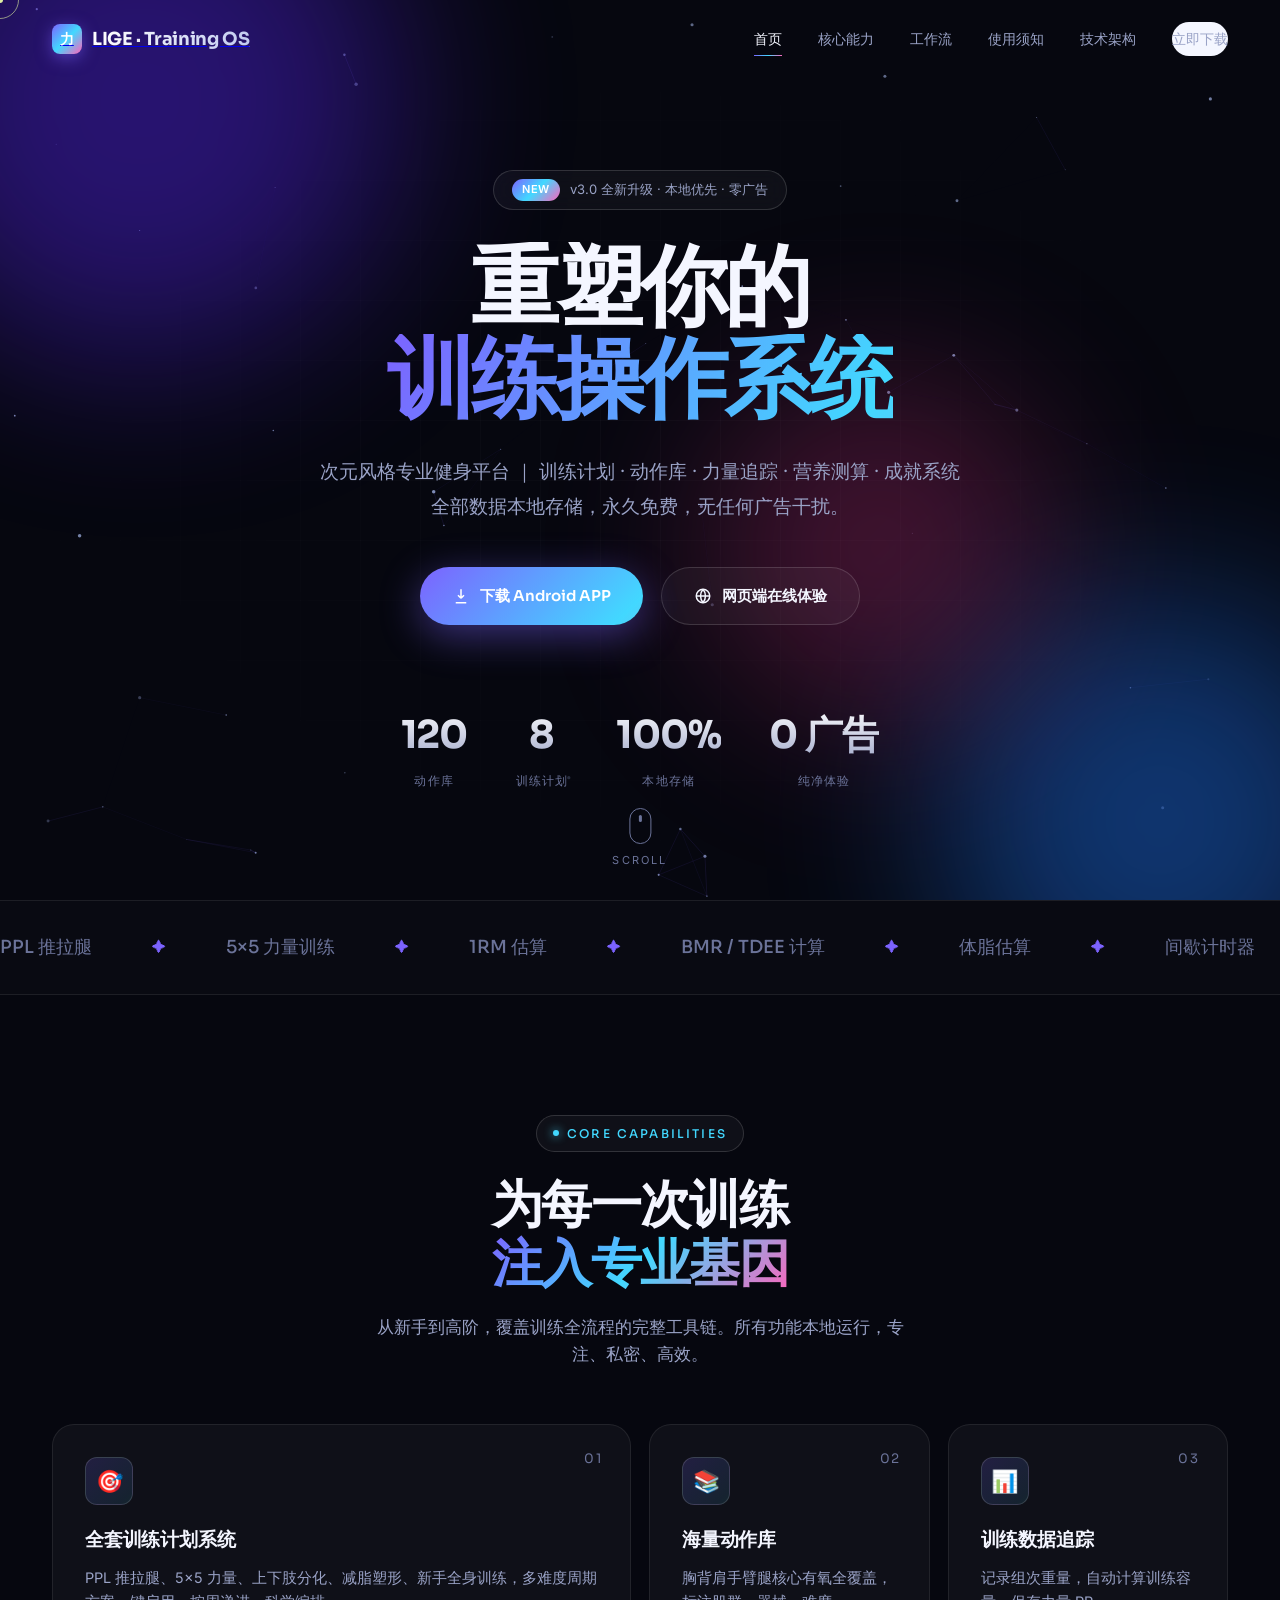
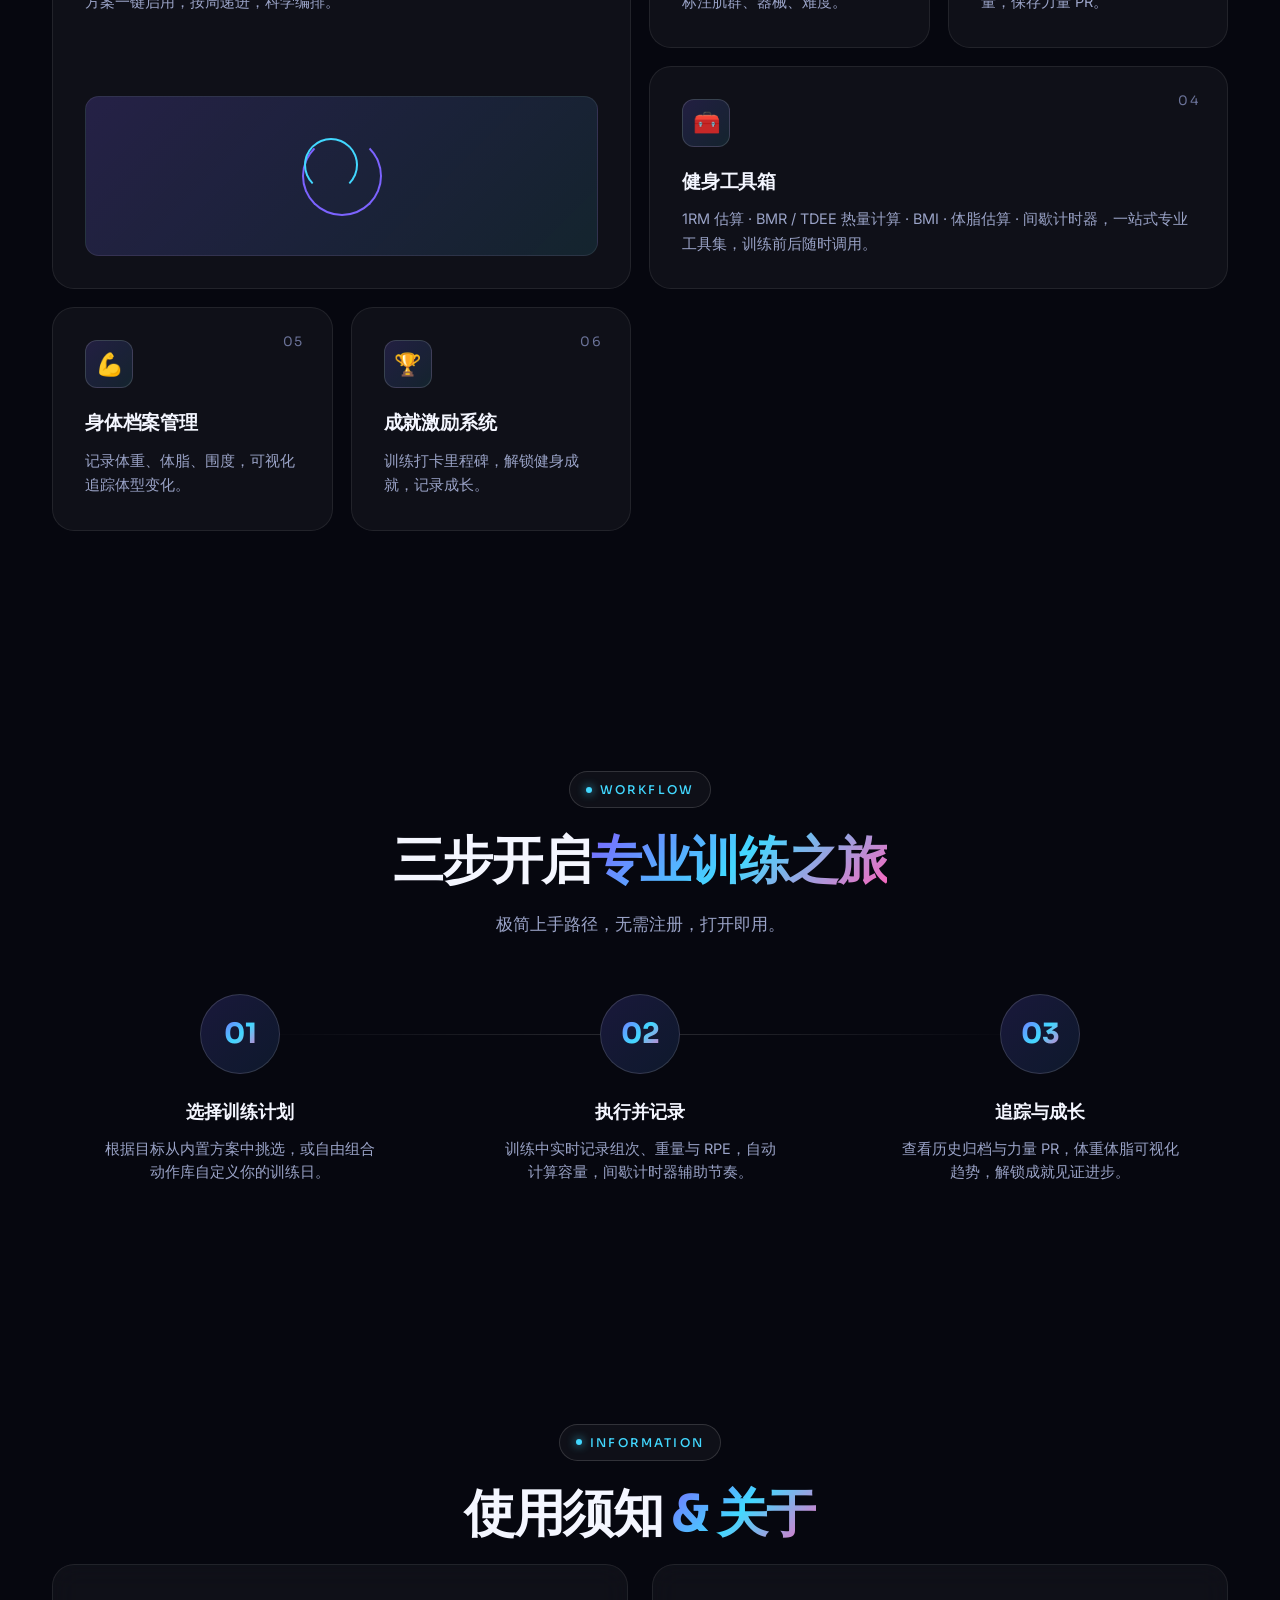
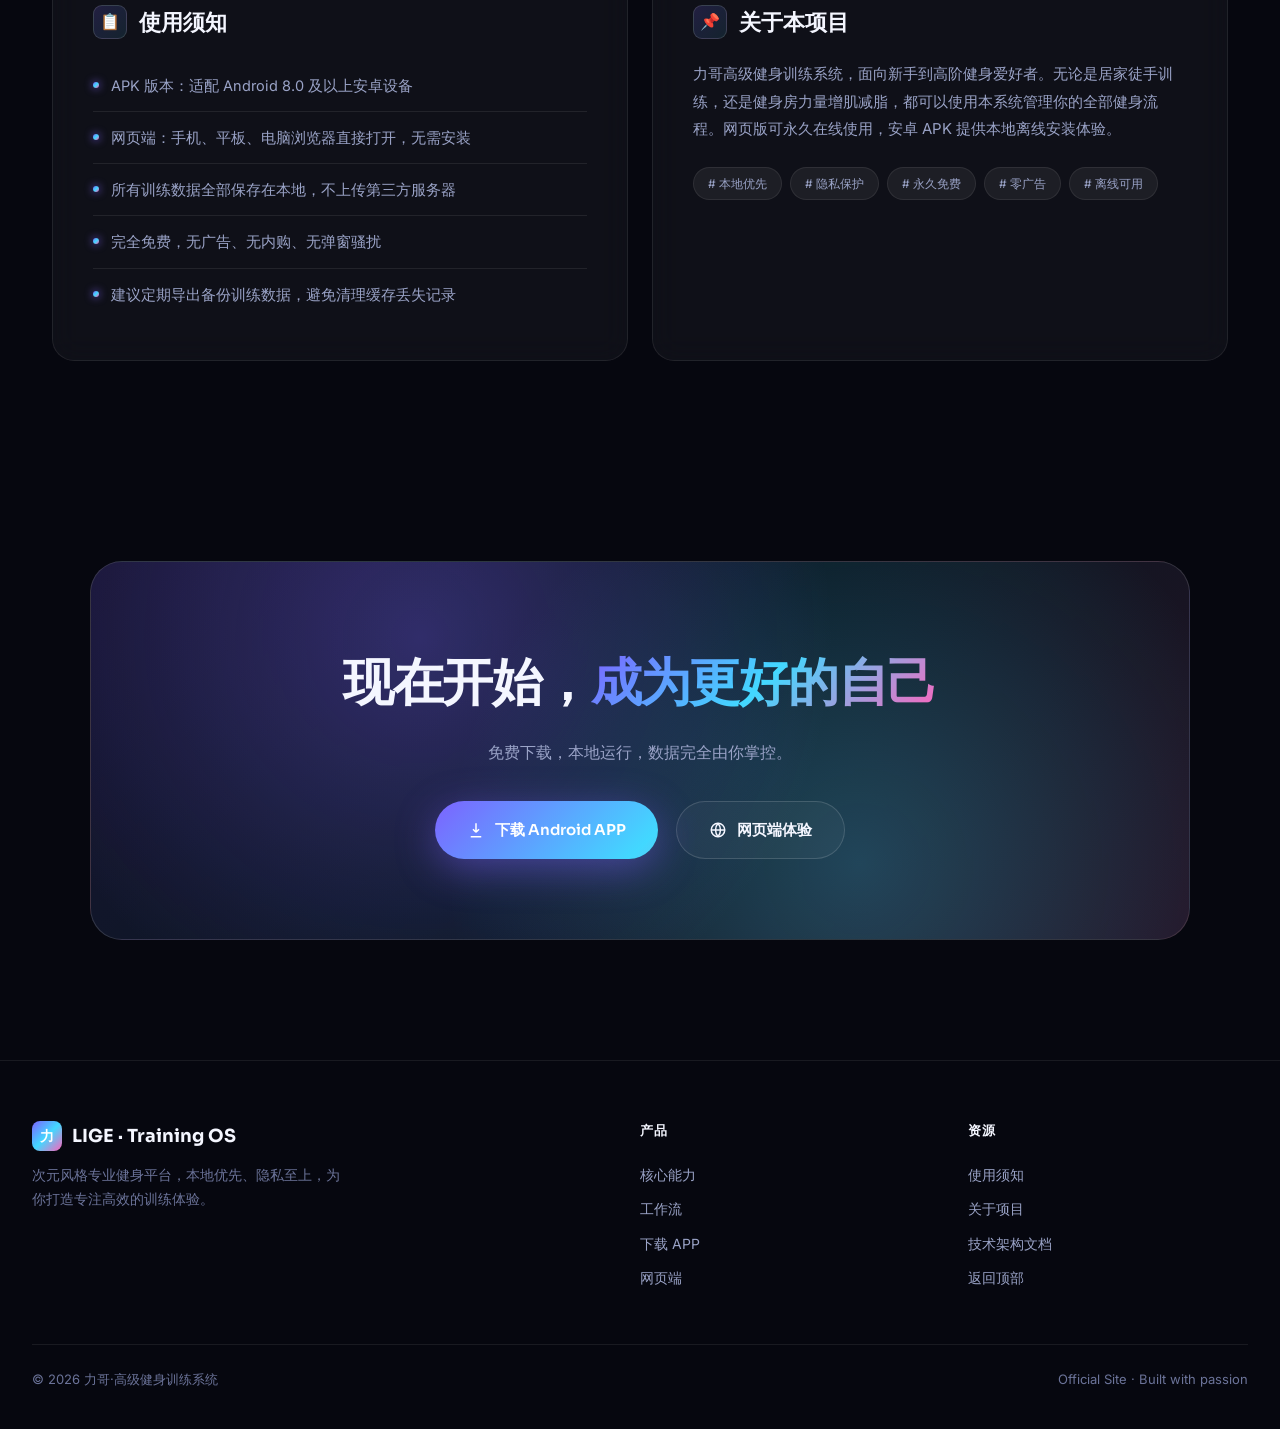
==== commit 0027ac4c: "Add files via upload" ====
--- a/index.html
+++ b/index.html
@@ -1,342 +1,935 @@
 <!DOCTYPE html>
 <html lang="zh-CN">
 <head>
-    <meta charset="UTF-8">
-    <meta name="viewport" content="width=device-width, initial-scale=1.0">
-    <title>力哥 · 高级健身训练系统 | 官方下载站点</title>
-    <style>
-        * {
-            margin: 0;
-            padding: 0;
-            box-sizing: border-box;
+<meta charset="UTF-8">
+<meta name="viewport" content="width=device-width, initial-scale=1.0">
+<title>力哥 · 高级健身训练系统 | Official</title>
+<link rel="preconnect" href="https://fonts.googleapis.com">
+<link rel="preconnect" href="https://fonts.gstatic.com" crossorigin>
+<link href="https://fonts.googleapis.com/css2?family=Sora:wght@300;400;500;600;700;800&family=Inter:wght@300;400;500;600&display=swap" rel="stylesheet">
+<style>
+:root{
+    --bg:#06070f;
+    --bg-2:#0b0d1f;
+    --surface:rgba(255,255,255,0.04);
+    --surface-2:rgba(255,255,255,0.06);
+    --border:rgba(255,255,255,0.08);
+    --border-strong:rgba(255,255,255,0.14);
+    --text:#f4f6ff;
+    --text-muted:#9aa3c7;
+    --text-dim:#6b7399;
+    --primary:#7c63ff;
+    --primary-2:#42d8ff;
+    --accent:#ff63bc;
+    --gold:#e9c46a;
+    --grad:linear-gradient(135deg,#7c63ff 0%,#42d8ff 50%,#ff63bc 100%);
+    --grad-soft:linear-gradient(135deg,rgba(124,99,255,0.18),rgba(66,216,255,0.10));
+    --radius:22px;
+    --radius-sm:14px;
+    --shadow-soft:0 20px 60px rgba(0,0,0,0.45);
+    --ease:cubic-bezier(.22,1,.36,1);
+    --ease-out:cubic-bezier(.16,1,.3,1);
+}
+
+*{margin:0;padding:0;box-sizing:border-box}
+html{scroll-behavior:smooth}
+body{
+    font-family:'Inter','Sora',system-ui,"Microsoft YaHei",sans-serif;
+    background:var(--bg);
+    color:var(--text);
+    overflow-x:hidden;
+    line-height:1.6;
+    -webkit-font-smoothing:antialiased;
+}
+::selection{background:rgba(124,99,255,0.4);color:#fff}
+
+/* ====== 自定义光标 ====== */
+.cursor-dot,.cursor-ring{
+    position:fixed;top:0;left:0;border-radius:50%;
+    pointer-events:none;z-index:9999;
+    transform:translate(-50%,-50%);
+    mix-blend-mode:difference;
+}
+.cursor-dot{width:6px;height:6px;background:#fff;transition:transform .15s var(--ease)}
+.cursor-ring{
+    width:38px;height:38px;border:1px solid rgba(255,255,255,0.6);
+    transition:width .3s var(--ease),height .3s var(--ease),background .3s,border-color .3s;
+}
+.cursor-ring.hover{width:64px;height:64px;background:rgba(255,255,255,0.08);border-color:transparent}
+@media (hover:none){.cursor-dot,.cursor-ring{display:none}}
+
+/* ====== 滚动进度条 ====== */
+.scroll-progress{
+    position:fixed;top:0;left:0;height:2px;width:0%;
+    background:var(--grad);z-index:10000;
+    box-shadow:0 0 12px rgba(124,99,255,0.8);
+}
+
+/* ====== 背景层 ====== */
+.bg-canvas{position:fixed;inset:0;z-index:-2;pointer-events:none}
+.bg-mesh{position:fixed;inset:0;z-index:-1;pointer-events:none;overflow:hidden}
+.blob{
+    position:absolute;border-radius:50%;filter:blur(90px);opacity:.4;
+    animation:drift 22s ease-in-out infinite;
+}
+.blob-1{width:520px;height:520px;background:#5b27ff;top:-160px;left:-120px}
+.blob-2{width:440px;height:440px;background:#1f7bff;bottom:-140px;right:-100px;animation-delay:-7s}
+.blob-3{width:340px;height:340px;background:#ff3d9a;top:42%;right:18%;animation-delay:-14s;opacity:.25}
+@keyframes drift{
+    0%,100%{transform:translate(0,0) scale(1)}
+    50%{transform:translate(40px,-50px) scale(1.12)}
+}
+.grid-overlay{
+    position:fixed;inset:0;z-index:-1;pointer-events:none;
+    background-image:
+        linear-gradient(rgba(255,255,255,0.025) 1px,transparent 1px),
+        linear-gradient(90deg,rgba(255,255,255,0.025) 1px,transparent 1px);
+    background-size:60px 60px;
+    mask-image:radial-gradient(ellipse at center,#000 0%,transparent 75%);
+    -webkit-mask-image:radial-gradient(ellipse at center,#000 0%,transparent 75%);
+}
+
+/* ====== 导航栏 ====== */
+.navbar{
+    position:fixed;top:0;left:0;width:100%;z-index:1000;
+    padding:22px 0;transition:padding .35s var(--ease),background .35s;
+}
+.navbar.scrolled{
+    padding:12px 0;
+    background:rgba(6,7,15,0.72);
+    backdrop-filter:blur(20px) saturate(1.4);
+    -webkit-backdrop-filter:blur(20px) saturate(1.4);
+    border-bottom:1px solid var(--border);
+}
+.nav-wrap{
+    max-width:1240px;margin:0 auto;padding:0 32px;
+    display:flex;justify-content:space-between;align-items:center;
+}
+.nav-logo{
+    font-family:'Sora',sans-serif;font-size:18px;font-weight:700;
+    letter-spacing:-.02em;display:flex;align-items:center;gap:10px;
+}
+.nav-logo .logo-mark{
+    width:30px;height:30px;border-radius:8px;background:var(--grad);
+    display:grid;place-items:center;font-size:14px;color:#fff;
+    box-shadow:0 4px 16px rgba(124,99,255,0.5);
+}
+.nav-logo span{
+    background:linear-gradient(90deg,#fff,#c2cbf0);
+    -webkit-background-clip:text;background-clip:text;color:transparent;
+}
+.nav-menu{display:flex;gap:36px;align-items:center}
+.nav-menu a{
+    position:relative;color:var(--text-muted);text-decoration:none;
+    font-size:14px;font-weight:500;transition:color .25s;padding:6px 0;
+}
+.nav-menu a::after{
+    content:'';position:absolute;left:0;bottom:0;height:1px;width:0;
+    background:var(--grad);transition:width .3s var(--ease);
+}
+.nav-menu a:hover,.nav-menu a.active{color:var(--text)}
+.nav-menu a.active::after,.nav-menu a:hover::after{width:100%}
+.nav-cta{
+    padding:10px 22px;border-radius:100px;background:var(--text);color:#06070f;
+    text-decoration:none;font-size:13px;font-weight:600;
+    transition:transform .25s var(--ease),box-shadow .25s;
+}
+.nav-cta:hover{transform:translateY(-2px);box-shadow:0 10px 30px rgba(255,255,255,0.25)}
+.menu-toggle{display:none;flex-direction:column;gap:5px;cursor:pointer;padding:8px}
+.menu-toggle span{width:22px;height:2px;background:#fff;transition:.3s}
+
+/* ====== 通用 ====== */
+.container{max-width:1240px;margin:0 auto;padding:0 32px}
+section{padding:120px 0;position:relative}
+.eyebrow{
+    display:inline-flex;align-items:center;gap:8px;
+    font-family:'Sora',sans-serif;font-size:12px;font-weight:500;
+    letter-spacing:.18em;text-transform:uppercase;color:var(--primary-2);
+    padding:8px 16px;border:1px solid var(--border-strong);border-radius:100px;
+    background:var(--surface);margin-bottom:24px;
+}
+.eyebrow::before{content:'';width:6px;height:6px;border-radius:50%;background:var(--primary-2);box-shadow:0 0 10px var(--primary-2);animation:pulse 2s infinite}
+@keyframes pulse{0%,100%{opacity:1}50%{opacity:.4}}
+.section-title{
+    font-family:'Sora',sans-serif;
+    font-size:clamp(2rem,4vw,3.2rem);font-weight:700;
+    letter-spacing:-.03em;line-height:1.15;margin-bottom:20px;
+}
+.section-title .grad{
+    background:var(--grad);-webkit-background-clip:text;background-clip:text;color:transparent;
+}
+.section-desc{color:var(--text-muted);font-size:17px;max-width:560px;margin-bottom:56px}
+.center{text-align:center}
+.center .section-desc{margin-left:auto;margin-right:auto}
+
+/* ====== 滚动揭示动画 ====== */
+.reveal{opacity:0;transform:translateY(40px);transition:opacity .9s var(--ease-out),transform .9s var(--ease-out)}
+.reveal.in{opacity:1;transform:none}
+.reveal.d1{transition-delay:.1s}.reveal.d2{transition-delay:.2s}.reveal.d3{transition-delay:.3s}
+.reveal.d4{transition-delay:.4s}.reveal.d5{transition-delay:.5s}.reveal.d6{transition-delay:.6s}
+
+/* ====== HERO ====== */
+.hero{
+    min-height:100vh;display:flex;flex-direction:column;justify-content:center;
+    align-items:center;text-align:center;padding:140px 32px 80px;position:relative;
+}
+.hero-badge{
+    display:inline-flex;align-items:center;gap:10px;
+    padding:8px 18px;border-radius:100px;
+    background:var(--surface);border:1px solid var(--border-strong);
+    font-size:13px;color:var(--text-muted);margin-bottom:32px;
+    backdrop-filter:blur(10px);
+}
+.hero-badge .tag{
+    background:var(--grad);color:#fff;padding:2px 10px;border-radius:100px;
+    font-size:11px;font-weight:600;letter-spacing:.05em;
+}
+.hero-title{
+    font-family:'Sora',sans-serif;
+    font-size:clamp(2.8rem,7vw,5.5rem);font-weight:800;
+    letter-spacing:-.04em;line-height:1.05;margin-bottom:28px;
+}
+.hero-title .line{display:block;overflow:hidden}
+.hero-title .word{display:inline-block;transform:translateY(110%);animation:wordUp 1s var(--ease-out) forwards}
+.hero-title .grad{
+    background:linear-gradient(120deg,#7c63ff,#42d8ff,#ff63bc,#7c63ff);
+    background-size:300% 100%;-webkit-background-clip:text;background-clip:text;color:transparent;
+    animation:wordUp 1s var(--ease-out) forwards,shine 8s linear infinite;
+}
+@keyframes wordUp{to{transform:translateY(0)}}
+@keyframes shine{to{background-position:300% 0}}
+.hero-sub{
+    font-size:clamp(1rem,1.6vw,1.2rem);color:var(--text-muted);
+    max-width:640px;line-height:1.8;margin-bottom:44px;
+    opacity:0;animation:fadeUp 1s var(--ease-out) .6s forwards;
+}
+@keyframes fadeUp{from{opacity:0;transform:translateY(20px)}to{opacity:1;transform:none}}
+
+.hero-buttons{
+    display:flex;gap:18px;flex-wrap:wrap;justify-content:center;
+    opacity:0;animation:fadeUp 1s var(--ease-out) .8s forwards;
+}
+.btn{
+    position:relative;display:inline-flex;align-items:center;gap:10px;
+    padding:16px 32px;border-radius:100px;text-decoration:none;
+    font-size:15px;font-weight:600;cursor:pointer;border:none;
+    transition:transform .35s var(--ease),box-shadow .35s;overflow:hidden;
+    font-family:'Sora',sans-serif;
+}
+.btn-primary{
+    background:var(--grad);background-size:200% 100%;color:#fff;
+    box-shadow:0 10px 40px rgba(124,99,255,0.45);
+}
+.btn-primary:hover{background-position:100% 0;transform:translateY(-3px);box-shadow:0 16px 50px rgba(124,99,255,0.65)}
+.btn-ghost{
+    background:var(--surface);color:var(--text);
+    border:1px solid var(--border-strong);backdrop-filter:blur(12px);
+}
+.btn-ghost:hover{background:var(--surface-2);transform:translateY(-3px);border-color:var(--primary)}
+.btn-icon{width:18px;height:18px;display:inline-block}
+
+/* hero 统计 */
+.hero-stats{
+    display:flex;gap:48px;margin-top:80px;flex-wrap:wrap;justify-content:center;
+    opacity:0;animation:fadeUp 1s var(--ease-out) 1s forwards;
+}
+.stat{text-align:center}
+.stat-num{
+    font-family:'Sora',sans-serif;font-size:clamp(1.8rem,3vw,2.6rem);
+    font-weight:700;letter-spacing:-.02em;
+    background:linear-gradient(180deg,#fff,#9aa3c7);-webkit-background-clip:text;background-clip:text;color:transparent;
+}
+.stat-label{font-size:12px;color:var(--text-dim);letter-spacing:.1em;text-transform:uppercase;margin-top:4px}
+
+.scroll-hint{
+    position:absolute;bottom:30px;left:50%;transform:translateX(-50%);
+    display:flex;flex-direction:column;align-items:center;gap:8px;
+    color:var(--text-dim);font-size:11px;letter-spacing:.2em;text-transform:uppercase;
+}
+.scroll-hint .mouse{
+    width:22px;height:36px;border:1.5px solid var(--text-dim);border-radius:12px;position:relative;
+}
+.scroll-hint .mouse::after{
+    content:'';position:absolute;top:6px;left:50%;transform:translateX(-50%);
+    width:3px;height:7px;background:var(--text-dim);border-radius:2px;
+    animation:scrollWheel 1.6s infinite;
+}
+@keyframes scrollWheel{0%{opacity:1;transform:translate(-50%,0)}100%{opacity:0;transform:translate(-50%,12px)}}
+
+/* ====== Marquee 走马灯 ====== */
+.marquee{
+    padding:32px 0;border-top:1px solid var(--border);border-bottom:1px solid var(--border);
+    background:rgba(255,255,255,0.015);overflow:hidden;
+}
+.marquee-track{display:flex;gap:60px;white-space:nowrap;animation:marquee 30s linear infinite;width:max-content}
+.marquee-item{
+    font-family:'Sora',sans-serif;font-size:18px;font-weight:500;
+    color:var(--text-dim);display:flex;align-items:center;gap:60px;
+}
+.marquee-item::after{content:'✦';color:var(--primary);font-size:14px}
+@keyframes marquee{to{transform:translateX(-50%)}}
+
+/* ====== Bento 特性网格 ====== */
+.bento{
+    display:grid;grid-template-columns:repeat(4,1fr);gap:18px;
+    grid-auto-rows:minmax(180px,auto);
+}
+.bento-card{
+    position:relative;background:var(--surface);
+    border:1px solid var(--border);border-radius:var(--radius);
+    padding:32px;overflow:hidden;cursor:pointer;
+    transition:transform .5s var(--ease),border-color .5s,box-shadow .5s;
+    transform-style:preserve-3d;
+}
+.bento-card::before{
+    content:'';position:absolute;inset:0;border-radius:var(--radius);
+    background:radial-gradient(400px circle at var(--mx,50%) var(--my,50%),rgba(124,99,255,0.15),transparent 40%);
+    opacity:0;transition:opacity .4s;pointer-events:none;
+}
+.bento-card:hover::before{opacity:1}
+.bento-card:hover{
+    border-color:var(--border-strong);transform:translateY(-4px);
+    box-shadow:0 24px 60px rgba(0,0,0,0.4);
+}
+.bento-card .icon{
+    width:48px;height:48px;border-radius:12px;display:grid;place-items:center;
+    background:var(--grad-soft);border:1px solid var(--border-strong);
+    font-size:22px;margin-bottom:20px;
+}
+.bento-card h4{
+    font-family:'Sora',sans-serif;font-size:19px;font-weight:600;
+    margin-bottom:10px;letter-spacing:-.01em;
+}
+.bento-card p{color:var(--text-muted);font-size:14.5px;line-height:1.7}
+.bento-card .num{
+    position:absolute;top:24px;right:28px;font-family:'Sora',sans-serif;
+    font-size:13px;color:var(--text-dim);letter-spacing:.1em;
+}
+
+/* 不规则布局 */
+.bento-card.size-lg{grid-column:span 2;grid-row:span 2}
+.bento-card.size-md{grid-column:span 2}
+.bento-card.size-md-tall{grid-row:span 2}
+
+.bento-feature-lg{
+    display:flex;flex-direction:column;justify-content:space-between;
+}
+.bento-feature-lg .visual{
+    margin-top:24px;height:160px;border-radius:var(--radius-sm);
+    background:linear-gradient(135deg,rgba(124,99,255,0.2),rgba(66,216,255,0.1));
+    border:1px solid var(--border);position:relative;overflow:hidden;
+    display:grid;place-items:center;
+}
+.bento-feature-lg .visual .ring{
+    width:80px;height:80px;border-radius:50%;
+    border:2px solid var(--primary);border-top-color:transparent;
+    animation:spin 4s linear infinite;
+}
+.bento-feature-lg .visual .ring::after{
+    content:'';position:absolute;width:50px;height:50px;border-radius:50%;
+    border:2px solid var(--primary-2);border-bottom-color:transparent;
+    animation:spin 3s linear infinite reverse;
+}
+@keyframes spin{to{transform:rotate(360deg)}}
+
+@media (max-width:900px){
+    .bento{grid-template-columns:repeat(2,1fr)}
+    .bento-card.size-lg,.bento-card.size-md{grid-column:span 2;grid-row:auto}
+    .bento-card.size-md-tall{grid-row:auto}
+}
+@media (max-width:560px){
+    .bento{grid-template-columns:1fr}
+    .bento-card.size-lg,.bento-card.size-md{grid-column:auto}
+}
+
+/* ====== 工作流步骤 ====== */
+.steps{
+    display:grid;grid-template-columns:repeat(3,1fr);gap:24px;position:relative;
+}
+.steps::before{
+    content:'';position:absolute;top:40px;left:16%;right:16%;height:1px;
+    background:linear-gradient(90deg,transparent,var(--border-strong),transparent);
+}
+.step{position:relative;text-align:center}
+.step-num{
+    width:80px;height:80px;margin:0 auto 24px;border-radius:50%;
+    background:var(--bg-2);border:1px solid var(--border-strong);
+    display:grid;place-items:center;font-family:'Sora',sans-serif;
+    font-size:28px;font-weight:700;position:relative;z-index:1;
+    background-image:linear-gradient(135deg,rgba(124,99,255,0.12),rgba(66,216,255,0.06));
+}
+.step-num .grad{background:var(--grad);-webkit-background-clip:text;background-clip:text;color:transparent}
+.step h4{font-family:'Sora',sans-serif;font-size:18px;font-weight:600;margin-bottom:10px}
+.step p{color:var(--text-muted);font-size:14.5px;max-width:280px;margin:0 auto}
+@media (max-width:760px){.steps{grid-template-columns:1fr;gap:48px}.steps::before{display:none}}
+
+/* ====== 须知 / 关于 ====== */
+.info-grid{display:grid;grid-template-columns:1fr 1fr;gap:24px}
+.glass-card{
+    background:var(--surface);backdrop-filter:blur(14px);
+    border:1px solid var(--border);border-radius:var(--radius);
+    padding:40px;transition:border-color .4s,box-shadow .4s;
+}
+.glass-card:hover{border-color:var(--border-strong);box-shadow:0 20px 60px rgba(0,0,0,0.4)}
+.glass-card h3{
+    font-family:'Sora',sans-serif;font-size:22px;font-weight:600;
+    margin-bottom:20px;display:flex;align-items:center;gap:12px;
+}
+.glass-card h3 .ico{
+    width:34px;height:34px;border-radius:9px;background:var(--grad-soft);
+    display:grid;place-items:center;border:1px solid var(--border-strong);font-size:16px;
+}
+.notice-list{list-style:none}
+.notice-list li{
+    color:var(--text-muted);padding:14px 0;border-bottom:1px solid var(--border);
+    display:flex;align-items:flex-start;gap:12px;font-size:14.5px;
+}
+.notice-list li:last-child{border-bottom:none}
+.notice-list li::before{
+    content:'';width:6px;height:6px;border-radius:50%;background:var(--grad);
+    margin-top:8px;flex-shrink:0;box-shadow:0 0 8px var(--primary);
+}
+.about-text{color:var(--text-muted);line-height:1.85;font-size:15px}
+.about-tags{display:flex;flex-wrap:wrap;gap:8px;margin-top:24px}
+.about-tags span{
+    font-size:12px;padding:6px 14px;border-radius:100px;
+    background:var(--surface-2);border:1px solid var(--border);color:var(--text-muted);
+}
+@media (max-width:820px){.info-grid{grid-template-columns:1fr}}
+
+/* ====== 最终 CTA ====== */
+.cta-section{padding:80px 32px 120px}
+.cta-box{
+    max-width:1100px;margin:0 auto;text-align:center;position:relative;
+    padding:80px 40px;border-radius:32px;overflow:hidden;
+    background:linear-gradient(135deg,rgba(124,99,255,0.15),rgba(66,216,255,0.08),rgba(255,99,188,0.12));
+    border:1px solid var(--border-strong);
+}
+.cta-box::before{
+    content:'';position:absolute;inset:0;
+    background:radial-gradient(circle at 30% 20%,rgba(124,99,255,0.3),transparent 50%),
+               radial-gradient(circle at 70% 80%,rgba(66,216,255,0.25),transparent 50%);
+    pointer-events:none;
+}
+.cta-box h2{
+    font-family:'Sora',sans-serif;font-size:clamp(2rem,4vw,3.2rem);
+    font-weight:700;letter-spacing:-.03em;margin-bottom:16px;position:relative;
+}
+.cta-box p{color:var(--text-muted);font-size:16px;margin-bottom:36px;position:relative}
+.cta-box .hero-buttons{justify-content:center;position:relative}
+
+/* ====== 页脚 ====== */
+footer{
+    border-top:1px solid var(--border);padding:60px 32px 40px;
+}
+.footer-wrap{max-width:1240px;margin:0 auto;display:grid;grid-template-columns:2fr 1fr 1fr;gap:48px}
+.footer-brand{font-family:'Sora',sans-serif;font-size:18px;font-weight:700;margin-bottom:12px;display:flex;align-items:center;gap:10px}
+.footer-desc{color:var(--text-dim);font-size:14px;line-height:1.7;max-width:320px}
+.footer-col h5{font-family:'Sora',sans-serif;font-size:13px;font-weight:600;color:var(--text);margin-bottom:16px;letter-spacing:.05em}
+.footer-col a{display:block;color:var(--text-muted);text-decoration:none;font-size:14px;padding:6px 0;transition:color .25s}
+.footer-col a:hover{color:var(--primary-2)}
+.footer-bottom{
+    max-width:1240px;margin:48px auto 0;padding-top:24px;
+    border-top:1px solid var(--border);display:flex;justify-content:space-between;
+    color:var(--text-dim);font-size:13px;flex-wrap:wrap;gap:12px;
+}
+@media (max-width:720px){.footer-wrap{grid-template-columns:1fr;gap:32px}}
+
+/* ====== 技术架构路由视图 ====== */
+.arch-view{position:fixed;inset:0;z-index:10001;background:#0a0a0b;display:none}
+.arch-view.active{display:block}
+.arch-back{
+    position:fixed;top:16px;right:20px;z-index:10002;
+    display:inline-flex;align-items:center;gap:8px;
+    padding:10px 18px;border-radius:100px;
+    background:rgba(20,20,22,0.85);color:#d4af37;
+    border:1px solid #3a3d44;cursor:pointer;
+    font-family:'Oswald',sans-serif;font-size:13px;font-weight:600;letter-spacing:.05em;
+    backdrop-filter:blur(10px);-webkit-backdrop-filter:blur(10px);
+    transition:background .25s,color .25s,border-color .25s,transform .25s;
+}
+.arch-back:hover{background:#d4af37;color:#0a0a0b;border-color:#d4af37;transform:translateY(-2px)}
+.arch-view iframe{width:100%;height:100%;border:none;display:block}
+
+/* ====== 移动端 ====== */
+@media (max-width:640px){
+    .nav-menu{
+        position:fixed;top:0;right:-100%;width:75%;height:100vh;
+        flex-direction:column;background:rgba(6,7,15,0.96);backdrop-filter:blur(20px);
+        justify-content:center;padding:40px;transition:right .4s var(--ease);
+    }
+    .nav-menu.open{right:0}
+    .nav-cta{display:none}
+    .menu-toggle{display:flex;z-index:1001}
+    .menu-toggle.open span:nth-child(1){transform:translateY(7px) rotate(45deg)}
+    .menu-toggle.open span:nth-child(2){opacity:0}
+    .menu-toggle.open span:nth-child(3){transform:translateY(-7px) rotate(-45deg)}
+    .hero-stats{gap:32px}
+    section{padding:80px 0}
+}
+</style>
+</head>
+<body>
+
+<!-- 自定义光标 -->
+<div class="cursor-dot"></div>
+<div class="cursor-ring"></div>
+
+<!-- 滚动进度条 -->
+<div class="scroll-progress"></div>
+
+<!-- 背景 -->
+<canvas class="bg-canvas"></canvas>
+<div class="bg-mesh">
+    <div class="blob blob-1"></div>
+    <div class="blob blob-2"></div>
+    <div class="blob blob-3"></div>
+</div>
+<div class="grid-overlay"></div>
+
+<!-- 导航栏 -->
+<nav class="navbar" id="navbar">
+    <div class="nav-wrap">
+        <a href="#hero" class="nav-logo">
+            <span class="logo-mark">力</span>
+            <span>LIGE · Training OS</span>
+        </a>
+        <div class="nav-menu" id="navMenu">
+            <a href="#hero" class="active">首页</a>
+            <a href="#features">核心能力</a>
+            <a href="#workflow">工作流</a>
+            <a href="#notice">使用须知</a>
+            <a href="#/architecture">技术架构</a>
+            <a href="lgjsxl.apk" class="nav-cta">立即下载</a>
+        </div>
+        <div class="menu-toggle" id="menuToggle">
+            <span></span><span></span><span></span>
+        </div>
+    </div>
+</nav>
+
+<!-- HERO -->
+<header class="hero" id="hero">
+    <div class="hero-badge">
+        <span class="tag">NEW</span>
+        <span>v3.0 全新升级 · 本地优先 · 零广告</span>
+    </div>
+    <h1 class="hero-title">
+        <span class="line"><span class="word" style="animation-delay:.1s">重塑你的</span></span>
+        <span class="line"><span class="word grad" style="animation-delay:.25s">训练操作系统</span></span>
+    </h1>
+    <p class="hero-sub">
+        次元风格专业健身平台 ｜ 训练计划 · 动作库 · 力量追踪 · 营养测算 · 成就系统<br>
+        全部数据本地存储，永久免费，无任何广告干扰。
+    </p>
+    <div class="hero-buttons">
+        <a href="lgjsxl.apk" class="btn btn-primary magnetic">
+            <svg class="btn-icon" viewBox="0 0 24 24" fill="none" stroke="currentColor" stroke-width="2"><path d="M12 3v12m0 0l-4-4m4 4l4-4M5 21h14"/></svg>
+            下载 Android APP
+        </a>
+        <a href="lgjsxl.html" target="_blank" class="btn btn-ghost magnetic">
+            <svg class="btn-icon" viewBox="0 0 24 24" fill="none" stroke="currentColor" stroke-width="2"><circle cx="12" cy="12" r="9"/><path d="M3 12h18M12 3a14 14 0 010 18M12 3a14 14 0 000 18"/></svg>
+            网页端在线体验
+        </a>
+    </div>
+    <div class="hero-stats">
+        <div class="stat"><div class="stat-num" data-count="120">0</div><div class="stat-label">动作库</div></div>
+        <div class="stat"><div class="stat-num" data-count="8">0</div><div class="stat-label">训练计划</div></div>
+        <div class="stat"><div class="stat-num" data-count="100" data-suffix="%">0</div><div class="stat-label">本地存储</div></div>
+        <div class="stat"><div class="stat-num" data-count="0" data-suffix=" 广告">0</div><div class="stat-label">纯净体验</div></div>
+    </div>
+    <div class="scroll-hint">
+        <div class="mouse"></div>
+        <span>SCROLL</span>
+    </div>
+</header>
+
+<!-- 走马灯 -->
+<div class="marquee">
+    <div class="marquee-track">
+        <div class="marquee-item">PPL 推拉腿</div>
+        <div class="marquee-item">5×5 力量训练</div>
+        <div class="marquee-item">1RM 估算</div>
+        <div class="marquee-item">BMR / TDEE 计算</div>
+        <div class="marquee-item">体脂估算</div>
+        <div class="marquee-item">间歇计时器</div>
+        <div class="marquee-item">成就系统</div>
+        <div class="marquee-item">身体档案</div>
+        <div class="marquee-item">PPL 推拉腿</div>
+        <div class="marquee-item">5×5 力量训练</div>
+        <div class="marquee-item">1RM 估算</div>
+        <div class="marquee-item">BMR / TDEE 计算</div>
+        <div class="marquee-item">体脂估算</div>
+        <div class="marquee-item">间歇计时器</div>
+        <div class="marquee-item">成就系统</div>
+        <div class="marquee-item">身体档案</div>
+    </div>
+</div>
+
+<!-- 核心能力 Bento -->
+<section id="features">
+    <div class="container">
+        <div class="center reveal">
+            <span class="eyebrow">Core Capabilities</span>
+            <h2 class="section-title">为每一次训练<br><span class="grad">注入专业基因</span></h2>
+            <p class="section-desc">从新手到高阶，覆盖训练全流程的完整工具链。所有功能本地运行，专注、私密、高效。</p>
+        </div>
+
+        <div class="bento">
+            <div class="bento-card size-lg bento-feature-lg reveal d1" data-tilt>
+                <div>
+                    <div class="icon">🎯</div>
+                    <h4>全套训练计划系统</h4>
+                    <p>PPL 推拉腿、5×5 力量、上下肢分化、减脂塑形、新手全身训练，多难度周期方案一键启用，按周递进，科学编排。</p>
+                </div>
+                <div class="visual"><div class="ring"></div></div>
+                <span class="num">01</span>
+            </div>
+
+            <div class="bento-card reveal d2" data-tilt>
+                <div class="icon">📚</div>
+                <h4>海量动作库</h4>
+                <p>胸背肩手臂腿核心有氧全覆盖，标注肌群、器械、难度。</p>
+                <span class="num">02</span>
+            </div>
+
+            <div class="bento-card reveal d3" data-tilt>
+                <div class="icon">📊</div>
+                <h4>训练数据追踪</h4>
+                <p>记录组次重量，自动计算训练容量，保存力量 PR。</p>
+                <span class="num">03</span>
+            </div>
+
+            <div class="bento-card size-md reveal d4" data-tilt>
+                <div class="icon">🧰</div>
+                <h4>健身工具箱</h4>
+                <p>1RM 估算 · BMR / TDEE 热量计算 · BMI · 体脂估算 · 间歇计时器，一站式专业工具集，训练前后随时调用。</p>
+                <span class="num">04</span>
+            </div>
+
+            <div class="bento-card reveal d5" data-tilt>
+                <div class="icon">💪</div>
+                <h4>身体档案管理</h4>
+                <p>记录体重、体脂、围度，可视化追踪体型变化。</p>
+                <span class="num">05</span>
+            </div>
+
+            <div class="bento-card reveal d6" data-tilt>
+                <div class="icon">🏆</div>
+                <h4>成就激励系统</h4>
+                <p>训练打卡里程碑，解锁健身成就，记录成长。</p>
+                <span class="num">06</span>
+            </div>
+        </div>
+    </div>
+</section>
+
+<!-- 工作流 -->
+<section id="workflow">
+    <div class="container">
+        <div class="center reveal">
+            <span class="eyebrow">Workflow</span>
+            <h2 class="section-title">三步开启<span class="grad">专业训练之旅</span></h2>
+            <p class="section-desc">极简上手路径，无需注册，打开即用。</p>
+        </div>
+        <div class="steps">
+            <div class="step reveal d1">
+                <div class="step-num"><span class="grad">01</span></div>
+                <h4>选择训练计划</h4>
+                <p>根据目标从内置方案中挑选，或自由组合动作库自定义你的训练日。</p>
+            </div>
+            <div class="step reveal d2">
+                <div class="step-num"><span class="grad">02</span></div>
+                <h4>执行并记录</h4>
+                <p>训练中实时记录组次、重量与 RPE，自动计算容量，间歇计时器辅助节奏。</p>
+            </div>
+            <div class="step reveal d3">
+                <div class="step-num"><span class="grad">03</span></div>
+                <h4>追踪与成长</h4>
+                <p>查看历史归档与力量 PR，体重体脂可视化趋势，解锁成就见证进步。</p>
+            </div>
+        </div>
+    </div>
+</section>
+
+<!-- 须知 / 关于 -->
+<section id="notice">
+    <div class="container">
+        <div class="center reveal">
+            <span class="eyebrow">Information</span>
+            <h2 class="section-title">使用须知<span class="grad"> & 关于</span></h2>
+        </div>
+        <div class="info-grid">
+            <div class="glass-card reveal d1">
+                <h3><span class="ico">📋</span>使用须知</h3>
+                <ul class="notice-list">
+                    <li>APK 版本：适配 Android 8.0 及以上安卓设备</li>
+                    <li>网页端：手机、平板、电脑浏览器直接打开，无需安装</li>
+                    <li>所有训练数据全部保存在本地，不上传第三方服务器</li>
+                    <li>完全免费，无广告、无内购、无弹窗骚扰</li>
+                    <li>建议定期导出备份训练数据，避免清理缓存丢失记录</li>
+                </ul>
+            </div>
+            <div class="glass-card reveal d2">
+                <h3><span class="ico">📌</span>关于本项目</h3>
+                <p class="about-text">
+                    力哥高级健身训练系统，面向新手到高阶健身爱好者。无论是居家徒手训练，还是健身房力量增肌减脂，都可以使用本系统管理你的全部健身流程。网页版可永久在线使用，安卓 APK 提供本地离线安装体验。
+                </p>
+                <div class="about-tags">
+                    <span># 本地优先</span>
+                    <span># 隐私保护</span>
+                    <span># 永久免费</span>
+                    <span># 零广告</span>
+                    <span># 离线可用</span>
+                </div>
+            </div>
+        </div>
+    </div>
+</section>
+
+<!-- 最终 CTA -->
+<section class="cta-section">
+    <div class="cta-box reveal">
+        <h2>现在开始，<span style="background:var(--grad);-webkit-background-clip:text;background-clip:text;color:transparent">成为更好的自己</span></h2>
+        <p>免费下载，本地运行，数据完全由你掌控。</p>
+        <div class="hero-buttons">
+            <a href="lgjsxl.apk" class="btn btn-primary magnetic">
+                <svg class="btn-icon" viewBox="0 0 24 24" fill="none" stroke="currentColor" stroke-width="2"><path d="M12 3v12m0 0l-4-4m4 4l4-4M5 21h14"/></svg>
+                下载 Android APP
+            </a>
+            <a href="lgjsxl.html" target="_blank" class="btn btn-ghost magnetic">
+                <svg class="btn-icon" viewBox="0 0 24 24" fill="none" stroke="currentColor" stroke-width="2"><circle cx="12" cy="12" r="9"/><path d="M3 12h18M12 3a14 14 0 010 18M12 3a14 14 0 000 18"/></svg>
+                网页端体验
+            </a>
+        </div>
+    </div>
+</section>
+
+<!-- 页脚 -->
+<footer>
+    <div class="footer-wrap">
+        <div>
+            <div class="footer-brand">
+                <span class="logo-mark" style="width:30px;height:30px;border-radius:8px;background:var(--grad);display:grid;place-items:center;font-size:14px;color:#fff">力</span>
+                LIGE · Training OS
+            </div>
+            <p class="footer-desc">次元风格专业健身平台，本地优先、隐私至上，为你打造专注高效的训练体验。</p>
+        </div>
+        <div class="footer-col">
+            <h5>产品</h5>
+            <a href="#features">核心能力</a>
+            <a href="#workflow">工作流</a>
+            <a href="lgjsxl.apk">下载 APP</a>
+            <a href="lgjsxl.html">网页端</a>
+        </div>
+        <div class="footer-col">
+            <h5>资源</h5>
+            <a href="#notice">使用须知</a>
+            <a href="#notice">关于项目</a>
+            <a href="#/architecture">技术架构文档</a>
+            <a href="#hero">返回顶部</a>
+        </div>
+    </div>
+    <div class="footer-bottom">
+        <span>© 2026 力哥·高级健身训练系统</span>
+        <span>Official Site · Built with passion</span>
+    </div>
+</footer>
+
+<!-- 技术架构路由视图 -->
+<div class="arch-view" id="archView">
+    <button class="arch-back" id="archBack">← 返回首页</button>
+    <iframe id="archFrame" src="about:blank" title="技术架构"></iframe>
+</div>
+
+<script>
+/* ====== 自定义光标 ====== */
+const dot=document.querySelector('.cursor-dot');
+const ring=document.querySelector('.cursor-ring');
+let mx=0,my=0,rx=0,ry=0;
+window.addEventListener('mousemove',e=>{
+    mx=e.clientX;my=e.clientY;
+    dot.style.transform=`translate(${mx}px,${my}px) translate(-50%,-50%)`;
+});
+function loop(){
+    rx+=(mx-rx)*0.18;ry+=(my-ry)*0.18;
+    ring.style.transform=`translate(${rx}px,${ry}px) translate(-50%,-50%)`;
+    requestAnimationFrame(loop);
+}
+loop();
+document.querySelectorAll('a,.btn,.bento-card,.menu-toggle').forEach(el=>{
+    el.addEventListener('mouseenter',()=>ring.classList.add('hover'));
+    el.addEventListener('mouseleave',()=>ring.classList.remove('hover'));
+});
+
+/* ====== 滚动进度 + 导航栏 ====== */
+const navbar=document.getElementById('navbar');
+const progress=document.querySelector('.scroll-progress');
+const sections=document.querySelectorAll('section[id], header[id]');
+const navLinks=document.querySelectorAll('.nav-menu a:not(.nav-cta)');
+
+window.addEventListener('scroll',()=>{
+    const st=window.scrollY;
+    const h=document.documentElement.scrollHeight-window.innerHeight;
+    progress.style.width=(st/h*100)+'%';
+    navbar.classList.toggle('scrolled',st>40);
+
+    // active 高亮
+    let current='hero';
+    sections.forEach(sec=>{
+        if(st>=sec.offsetTop-200) current=sec.id;
+    });
+    navLinks.forEach(a=>{
+        a.classList.toggle('active',a.getAttribute('href')==='#'+current);
+    });
+});
+
+/* ====== 移动端菜单 ====== */
+const toggle=document.getElementById('menuToggle');
+const navMenu=document.getElementById('navMenu');
+toggle.addEventListener('click',()=>{
+    toggle.classList.toggle('open');
+    navMenu.classList.toggle('open');
+});
+navMenu.querySelectorAll('a').forEach(a=>{
+    a.addEventListener('click',()=>{
+        toggle.classList.remove('open');
+        navMenu.classList.remove('open');
+    });
+});
+
+/* ====== 滚动揭示 ====== */
+const io=new IntersectionObserver(entries=>{
+    entries.forEach(en=>{
+        if(en.isIntersecting){
+            en.target.classList.add('in');
+            io.unobserve(en.target);
         }
-        html {
-            scroll-behavior: smooth;
+    });
+},{threshold:0.12,rootMargin:'0px 0px -60px 0px'});
+document.querySelectorAll('.reveal').forEach(el=>io.observe(el));
+
+/* ====== 数字计数动画 ====== */
+const counters=document.querySelectorAll('.stat-num');
+const counterIO=new IntersectionObserver(entries=>{
+    entries.forEach(en=>{
+        if(en.isIntersecting){
+            const el=en.target;
+            const target=+el.dataset.count;
+            const suffix=el.dataset.suffix||'';
+            const dur=1600;const start=performance.now();
+            function tick(now){
+                const p=Math.min((now-start)/dur,1);
+                const eased=1-Math.pow(1-p,3);
+                el.textContent=Math.round(target*eased)+suffix;
+                if(p<1)requestAnimationFrame(tick);
+            }
+            requestAnimationFrame(tick);
+            counterIO.unobserve(el);
         }
-        body {
-            font-family: system-ui, -apple-system, BlinkMacSystemFont, "Microsoft YaHei", sans-serif;
-            min-height: 100vh;
-            /* 次元星空渐变背景 */
-            background: linear-gradient(135deg, #0b0c20 0%, #181436 40%, #121b38 70%, #0e1027 100%);
-            color: #f0f4ff;
-            overflow-x: hidden;
-        }
-
-        /* ==========新增顶部导航栏样式========== */
-        .navbar{
-            position: fixed;
-            top:0;
-            left:0;
-            width:100%;
-            z-index:999;
-            background:rgba(11,12,32,0.25);
-            backdrop-filter: blur(16px);
-            border-bottom:1px solid rgba(255,255,255,0.08);
-            padding:14px 24px;
-        }
-        .nav-wrap{
-            max-width:1200px;
-            margin:0 auto;
-            display:flex;
-            justify-content:space-between;
-            align-items:center;
-        }
-        .nav-logo{
-            font-size:19px;
-            font-weight:700;
-            background: linear-gradient(90deg,#7c63ff,#42d8ff);
-            -webkit-background-clip:text;
-            background-clip:text;
-            color:transparent;
-        }
-        .nav-menu{
-            display:flex;
-            gap:32px;
-        }
-        .nav-menu a{
-            color:#b8c2e8;
-            text-decoration:none;
-            font-size:15px;
-            transition:0.25s;
-        }
-        .nav-menu a:hover{
-            color:#96b8ff;
-        }
-        @media (max-width:640px){
-            .nav-menu{
-                gap:16px;
-            }
-            .nav-logo{
-                font-size:16px;
+    });
+},{threshold:0.5});
+counters.forEach(c=>counterIO.observe(c));
+
+/* ====== Bento 卡片光斑跟随 + 3D 倾斜 ====== */
+document.querySelectorAll('.bento-card').forEach(card=>{
+    card.addEventListener('mousemove',e=>{
+        const r=card.getBoundingClientRect();
+        const x=e.clientX-r.left,y=e.clientY-r.top;
+        card.style.setProperty('--mx',x+'px');
+        card.style.setProperty('--my',y+'px');
+        // 3D 倾斜
+        const cx=r.width/2,cy=r.height/2;
+        const rx=((y-cy)/cy)*-6;
+        const ry=((x-cx)/cx)*6;
+        card.style.transform=`translateY(-4px) perspective(800px) rotateX(${rx}deg) rotateY(${ry}deg)`;
+    });
+    card.addEventListener('mouseleave',()=>{
+        card.style.transform='';
+    });
+});
+
+/* ====== 磁性按钮 ====== */
+document.querySelectorAll('.magnetic').forEach(btn=>{
+    btn.addEventListener('mousemove',e=>{
+        const r=btn.getBoundingClientRect();
+        const x=e.clientX-r.left-r.width/2;
+        const y=e.clientY-r.top-r.height/2;
+        btn.style.transform=`translate(${x*0.25}px,${y*0.35}px)`;
+    });
+    btn.addEventListener('mouseleave',()=>{
+        btn.style.transform='';
+    });
+});
+
+/* ====== 路由：技术架构 ====== */
+const archView=document.getElementById('archView');
+const archFrame=document.getElementById('archFrame');
+const archBack=document.getElementById('archBack');
+let archLoaded=false;
+function route(){
+    const isArch=location.hash==='#/architecture'||location.hash==='#architecture';
+    if(isArch){
+        navbar.style.display='none';
+        archView.classList.add('active');
+        document.body.style.overflow='hidden';
+        if(!archLoaded){archFrame.src='architecture.html';archLoaded=true;}
+    }else{
+        navbar.style.display='';
+        archView.classList.remove('active');
+        document.body.style.overflow='';
+    }
+}
+window.addEventListener('hashchange',route);
+archBack.addEventListener('click',()=>{location.hash='';});
+route();
+
+/* ====== 背景粒子 Canvas ====== */
+const canvas=document.querySelector('.bg-canvas');
+const ctx=canvas.getContext('2d');
+let W,H,particles;
+function resize(){
+    W=canvas.width=window.innerWidth;
+    H=canvas.height=window.innerHeight;
+    const count=Math.min(80,Math.floor(W*H/22000));
+    particles=Array.from({length:count},()=>({
+        x:Math.random()*W,y:Math.random()*H,
+        vx:(Math.random()-0.5)*0.25,vy:(Math.random()-0.5)*0.25,
+        r:Math.random()*1.4+0.4,a:Math.random()*0.5+0.2
+    }));
+}
+resize();
+window.addEventListener('resize',resize);
+function draw(){
+    ctx.clearRect(0,0,W,H);
+    particles.forEach(p=>{
+        p.x+=p.vx;p.y+=p.vy;
+        if(p.x<0||p.x>W)p.vx*=-1;
+        if(p.y<0||p.y>H)p.vy*=-1;
+        ctx.beginPath();
+        ctx.arc(p.x,p.y,p.r,0,Math.PI*2);
+        ctx.fillStyle=`rgba(180,200,255,${p.a})`;
+        ctx.fill();
+    });
+    // 连线
+    for(let i=0;i<particles.length;i++){
+        for(let j=i+1;j<particles.length;j++){
+            const dx=particles[i].x-particles[j].x;
+            const dy=particles[i].y-particles[j].y;
+            const d=Math.sqrt(dx*dx+dy*dy);
+            if(d<120){
+                ctx.beginPath();
+                ctx.moveTo(particles[i].x,particles[i].y);
+                ctx.lineTo(particles[j].x,particles[j].y);
+                ctx.strokeStyle=`rgba(124,99,255,${(1-d/120)*0.15})`;
+                ctx.lineWidth=1;
+                ctx.stroke();
             }
         }
-        /* ===================================== */
-
-        /* 背景浮动光斑装饰 */
-        .bg-decoration {
-            position: fixed;
-            top: 0;
-            left: 0;
-            width: 100%;
-            height: 100%;
-            z-index: -1;
-            pointer-events: none;
-        }
-        .dot {
-            position: absolute;
-            border-radius: 50%;
-            filter: blur(60px);
-            opacity: 0.35;
-            animation: float 18s ease-in-out infinite;
-        }
-        .dot-1 {
-            width: 420px;
-            height: 420px;
-            background: #7b2ffd;
-            top: -120px;
-            left: -100px;
-            animation-delay: 0s;
-        }
-        .dot-2 {
-            width: 360px;
-            height: 360px;
-            background: #2088ff;
-            bottom: -80px;
-            right: -60px;
-            animation-delay: -6s;
-        }
-        .dot-3 {
-            width: 280px;
-            height: 280px;
-            background: #ff48aa;
-            top: 40%;
-            right: 20%;
-            animation-delay: -12s;
-        }
-        @keyframes float {
-            0% { transform: translateY(0px) scale(1); }
-            50% { transform: translateY(-40px) scale(1.08); }
-            100% { transform: translateY(0px) scale(1); }
-        }
-
-        /* 容器 */
-        .container {
-            max-width: 1200px;
-            margin: 0 auto;
-            padding: 0 24px;
-        }
-
-        /* Hero首屏 满屏次元大区块，增加顶部内边距避开导航栏 */
-        .hero {
-            min-height: 100vh;
-            display: flex;
-            flex-direction: column;
-            justify-content: center;
-            align-items: center;
-            text-align: center;
-            padding: 100px 20px 40px;
-        }
-        .hero-title {
-            font-size: clamp(2.4rem, 6vw, 4rem);
-            font-weight: 800;
-            /* 渐变文字 次元风 */
-            background: linear-gradient(90deg,#7c63ff,#42d8ff,#ff63bc);
-            -webkit-background-clip: text;
-            background-clip: text;
-            color: transparent;
-            margin-bottom: 18px;
-        }
-        .hero-sub {
-            font-size: clamp(1rem,2vw,1.3rem);
-            color: #b8c2e8;
-            max-width: 700px;
-            line-height: 1.8;
-            margin-bottom: 48px;
-        }
-
-        /* 主按钮组 发光次元按钮 */
-        .hero-buttons {
-            display: flex;
-            gap: 22px;
-            flex-wrap: wrap;
-            justify-content: center;
-        }
-        .btn-main {
-            padding: 18px 44px;
-            border-radius: 12px;
-            text-decoration: none;
-            font-size: 18px;
-            font-weight: 600;
-            transition: all 0.3s ease;
-            border: 1px solid rgba(255,255,255,0.12);
-        }
-        .btn-apk {
-            background: linear-gradient(135deg,#7b2ffd,#4468ff);
-            color: #fff;
-            box-shadow: 0 0 24px rgba(123,47,253,0.45);
-        }
-        .btn-apk:hover {
-            transform: translateY(-4px);
-            box-shadow: 0 0 36px rgba(123,47,253,0.65);
-        }
-        .btn-web {
-            background: rgba(255,255,255,0.08);
-            color: #ffffff;
-            backdrop-filter: blur(12px);
-        }
-        .btn-web:hover {
-            background: rgba(255,255,255,0.16);
-            transform: translateY(-4px);
-            box-shadow: 0 12px 30px rgba(0,0,0,0.35);
-        }
-
-        /* 玻璃拟态卡片通用样式 */
-        .glass-card {
-            background: rgba(255,255,255,0.06);
-            backdrop-filter: blur(14px);
-            border: 1px solid rgba(255,255,255,0.10);
-            border-radius: 20px;
-            padding: 40px;
-            margin-bottom: 32px;
-            transition: 0.35s;
-        }
-        .glass-card:hover {
-            border-color: rgba(148,170,255,0.28);
-            box-shadow: 0 8px 40px rgba(88, 110, 255, 0.18);
-        }
-
-        section {
-            padding: 80px 0;
-        }
-        .section-title {
-            text-align:center;
-            font-size: clamp(1.6rem,3vw,2.2rem);
-            margin-bottom:42px;
-            color:#e0e6ff;
-        }
-
-        /* 特性网格布局 大网站多列 */
-        .feature-grid {
-            display: grid;
-            grid-template-columns: repeat(auto-fit, minmax(260px,1fr));
-            gap:24px;
-        }
-        .feature-item {
-            background:rgba(255,255,255,0.04);
-            border:1px solid rgba(255,255,255,0.08);
-            border-radius:16px;
-            padding:28px;
-        }
-        .feature-item h4 {
-            font-size:18px;
-            margin-bottom:12px;
-            color:#96b8ff;
-        }
-        .feature-item p {
-            color:#b4bede;
-            line-height:1.7;
-            font-size:15px;
-        }
-
-        .notice-list {
-            padding-left:20px;
-            color:#c2cbf0;
-            line-height:2.1;
-        }
-
-        footer {
-            text-align:center;
-            padding:50px 20px 30px;
-            color:#747fb8;
-            font-size:14px;
-            border-top: 1px solid rgba(255,255,255,0.08);
-        }
-    </style>
-</head>
-<body>
-<!-- =========新增导航栏========= -->
-<div class="navbar">
-    <div class="nav-wrap">
-        <div class="nav-logo">力哥 · 高效训练系统</div>
-        <div class="nav-menu">
-            <a href="#hero">首页</a>
-            <a href="#feature">核心能力</a>
-            <a href="#notice">使用须知</a>
-        </div>
-    </div>
-</div>
-
-<!-- 次元星空浮动光斑背景 -->
-<div class="bg-decoration">
-    <div class="dot dot-1"></div>
-    <div class="dot dot-2"></div>
-    <div class="dot dot-3"></div>
-</div>
-
-<!-- Hero首屏满屏 增加id锚点 -->
-<div class="hero" id="hero">
-    <h1 class="hero-title">力哥 · 高级健身训练系统</h1>
-    <p class="hero-sub">次元风格专业健身平台｜训练计划 · 动作库 · 力量追踪 · 营养测算 · 成就系统<br>本地存储全部数据，免费无广告</p>
-    <div class="hero-buttons">
-        <a href="lgjsxl.apk" class="btn-main btn-apk">📥 下载 Android APP</a>
-        <a href="lgjsxl.html" target="_blank" class="btn-main btn-web">🌐 网页端在线体验</a>
-    </div>
-</div>
-
-<div class="container">
-    <section id="feature">
-        <h2 class="section-title">✨ 产品核心能力</h2>
-        <div class="feature-grid">
-            <div class="feature-item">
-                <h4>全套训练计划</h4>
-                <p>PPL推拉腿、5×5力量、上下肢分化、减脂、新手全身训练，多难度周期方案直接启用</p>
-            </div>
-            <div class="feature-item">
-                <h4>海量动作库</h4>
-                <p>胸背肩手臂腿核心有氧全覆盖，标注肌群、器械、难度，居家健身房通用</p>
-            </div>
-            <div class="feature-item">
-                <h4>训练数据追踪</h4>
-                <p>记录组次重量，自动计算训练容量，保存力量PR，完整历史训练记录归档</p>
-            </div>
-            <div class="feature-item">
-                <h4>健身工具箱</h4>
-                <p>1RM估算、BMR/TDEE热量计算、BMI、体脂估算、间歇计时器，一站式工具集</p>
-            </div>
-            <div class="feature-item">
-                <h4>身体档案管理</h4>
-                <p>记录体重、体脂、身体围度，长期追踪体型变化，可视化成长进度</p>
-            </div>
-            <div class="feature-item">
-                <h4>成就激励系统</h4>
-                <p>训练打卡里程碑，解锁健身成就，记录你的每一步成长</p>
-            </div>
-        </div>
-    </section>
-
-    <section id="notice">
-        <div class="glass-card">
-            <h2 style="margin-bottom:16px;color:#d0d8ff;">📋 使用须知</h2>
-            <ul class="notice-list">
-                <li>APK版本：适配 Android 8.0 及以上安卓设备</li>
-                <li>网页端：手机、平板、电脑浏览器直接打开，无需安装</li>
-                <li>所有训练数据全部保存在本地，不上传第三方服务器</li>
-                <li>完全免费，无广告、无内购、无弹窗骚扰</li>
-                <li>建议定期导出备份训练数据，避免清理缓存丢失记录</li>
-            </ul>
-        </div>
-
-        <div class="glass-card">
-            <h2 style="margin-bottom:16px;color:#d0d8ff;">📌 关于本项目</h2>
-            <p style="color:#c2cbf0;line-height:1.8;">
-力哥高级健身训练系统，面向新手到高阶健身爱好者。无论是居家徒手训练，还是健身房力量增肌减脂，都可以使用本系统管理你的全部健身流程。网页版可永久在线使用，安卓APK提供本地离线安装体验。
-            </p>
-        </div>
-    </section>
-</div>
-
-<footer>
-力哥·高级健身训练系统 | Official Site
-</footer>
+    }
+    requestAnimationFrame(draw);
+}
+draw();
+</script>
 </body>
 </html>
